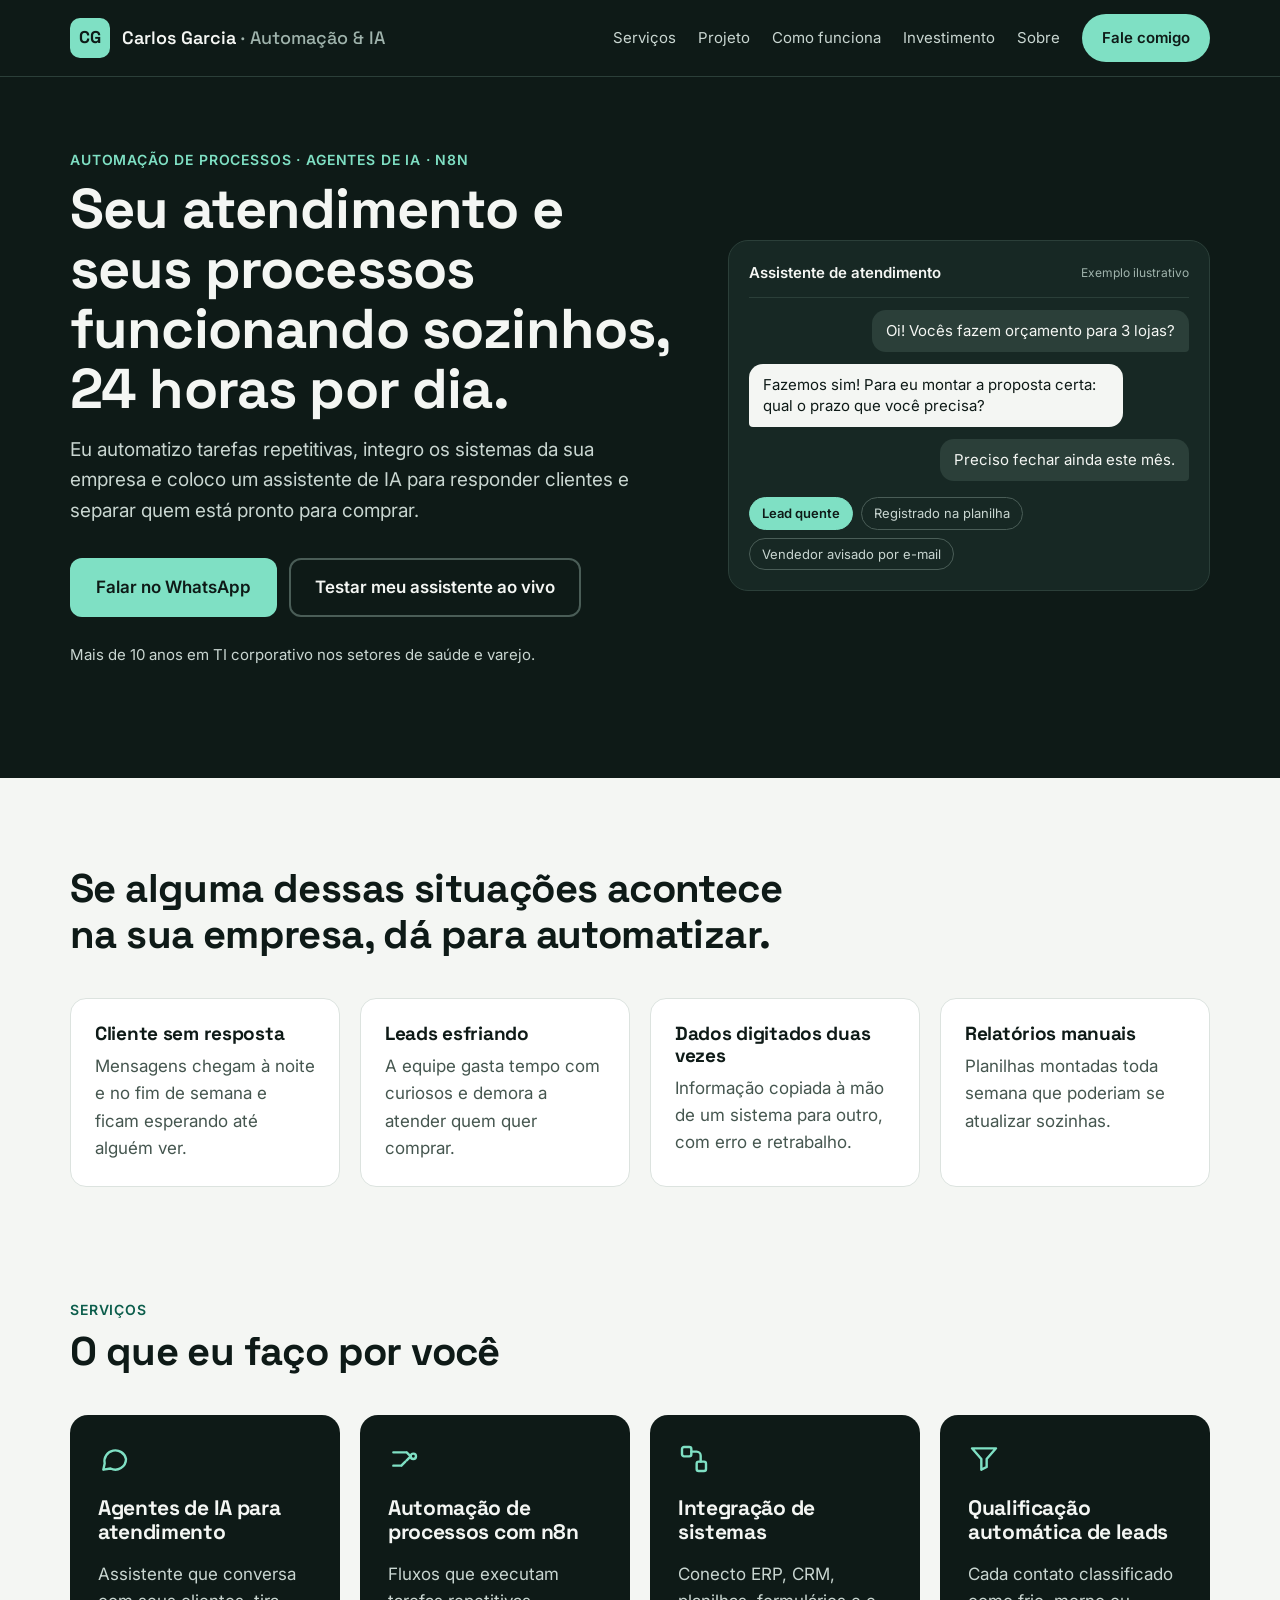
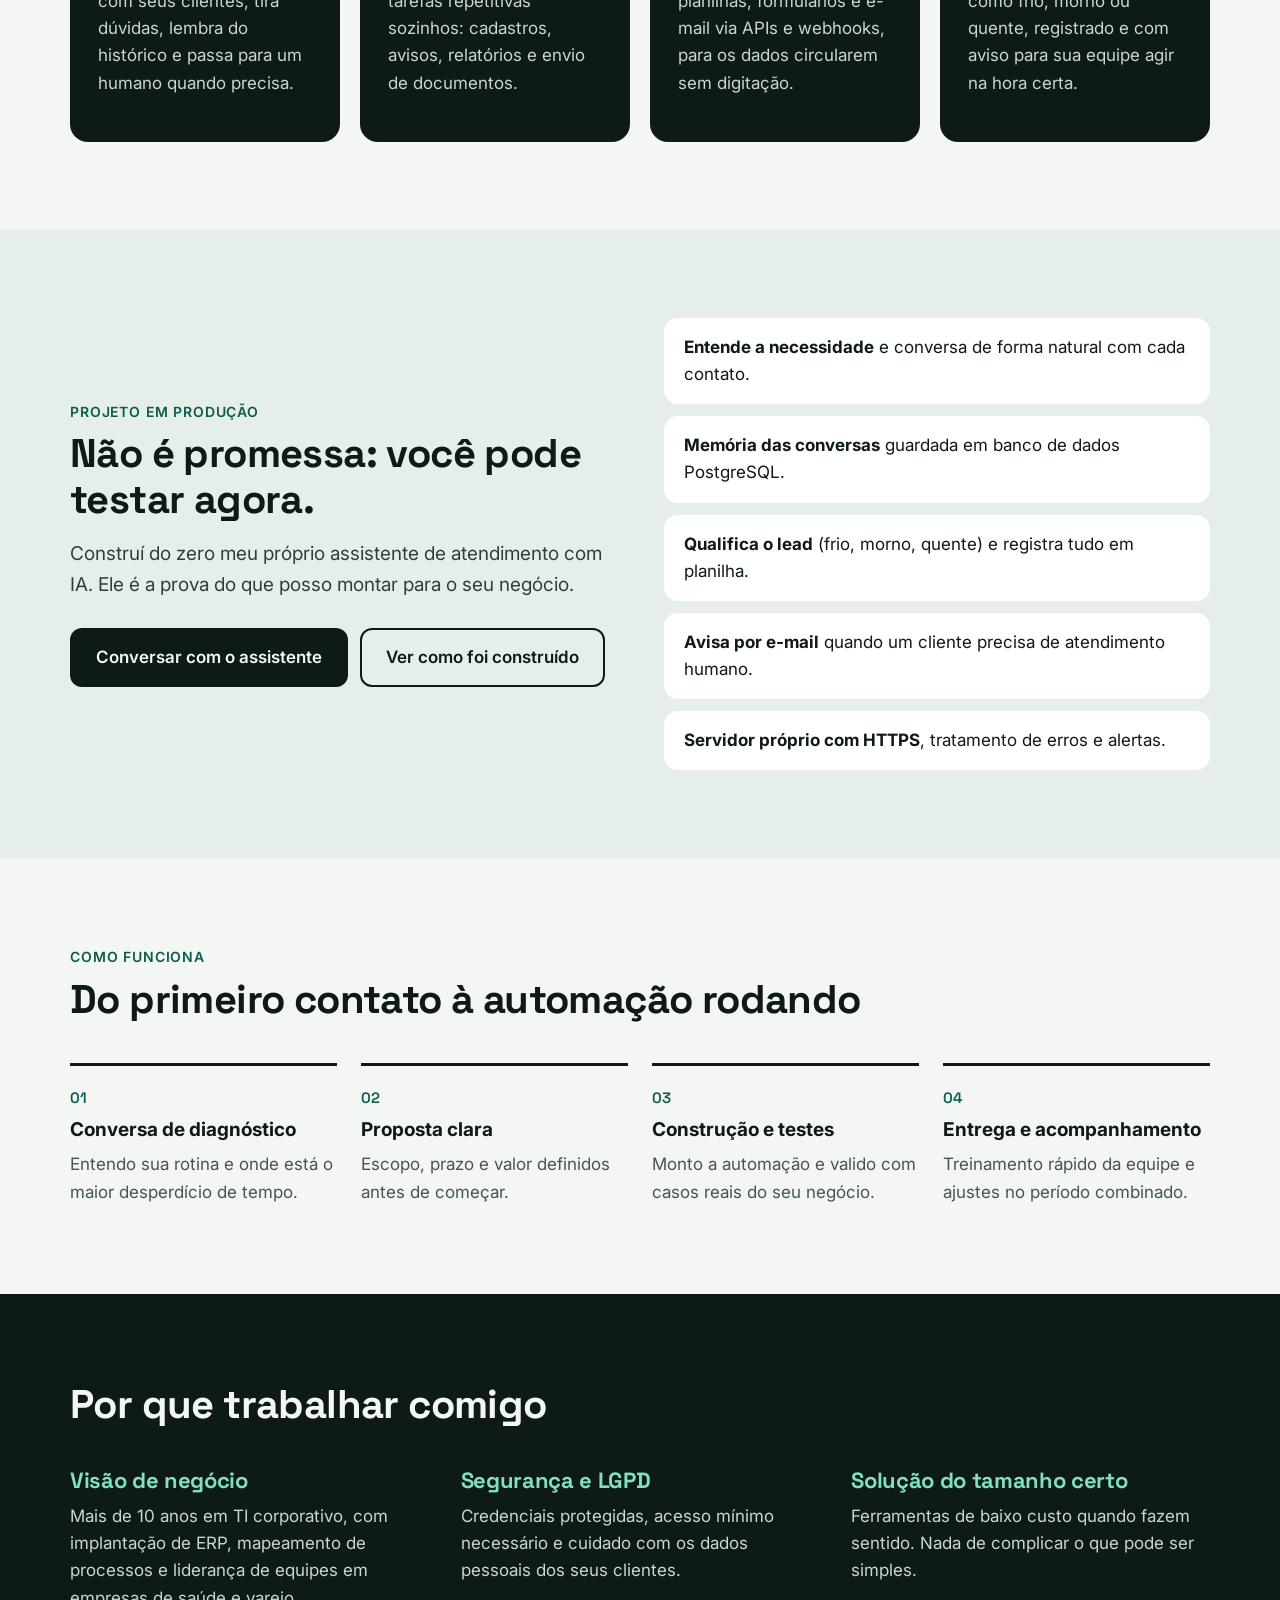
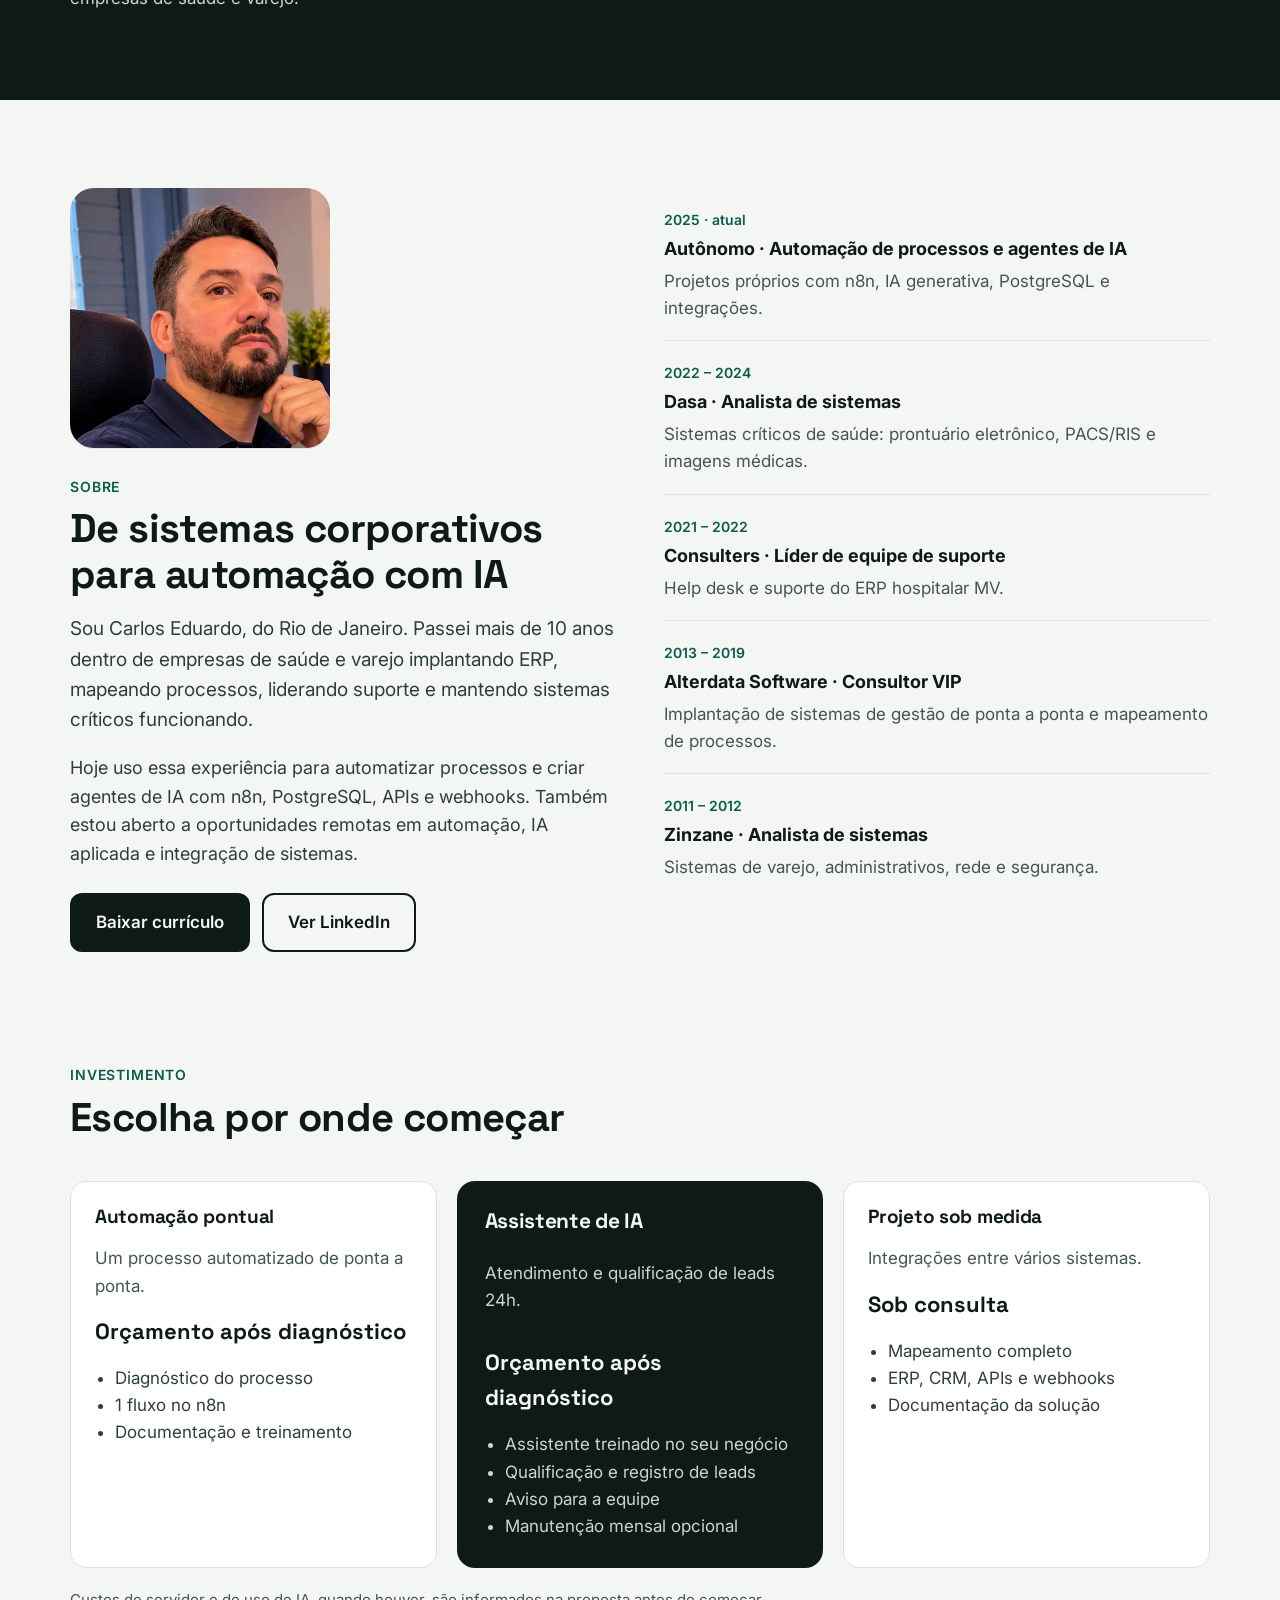
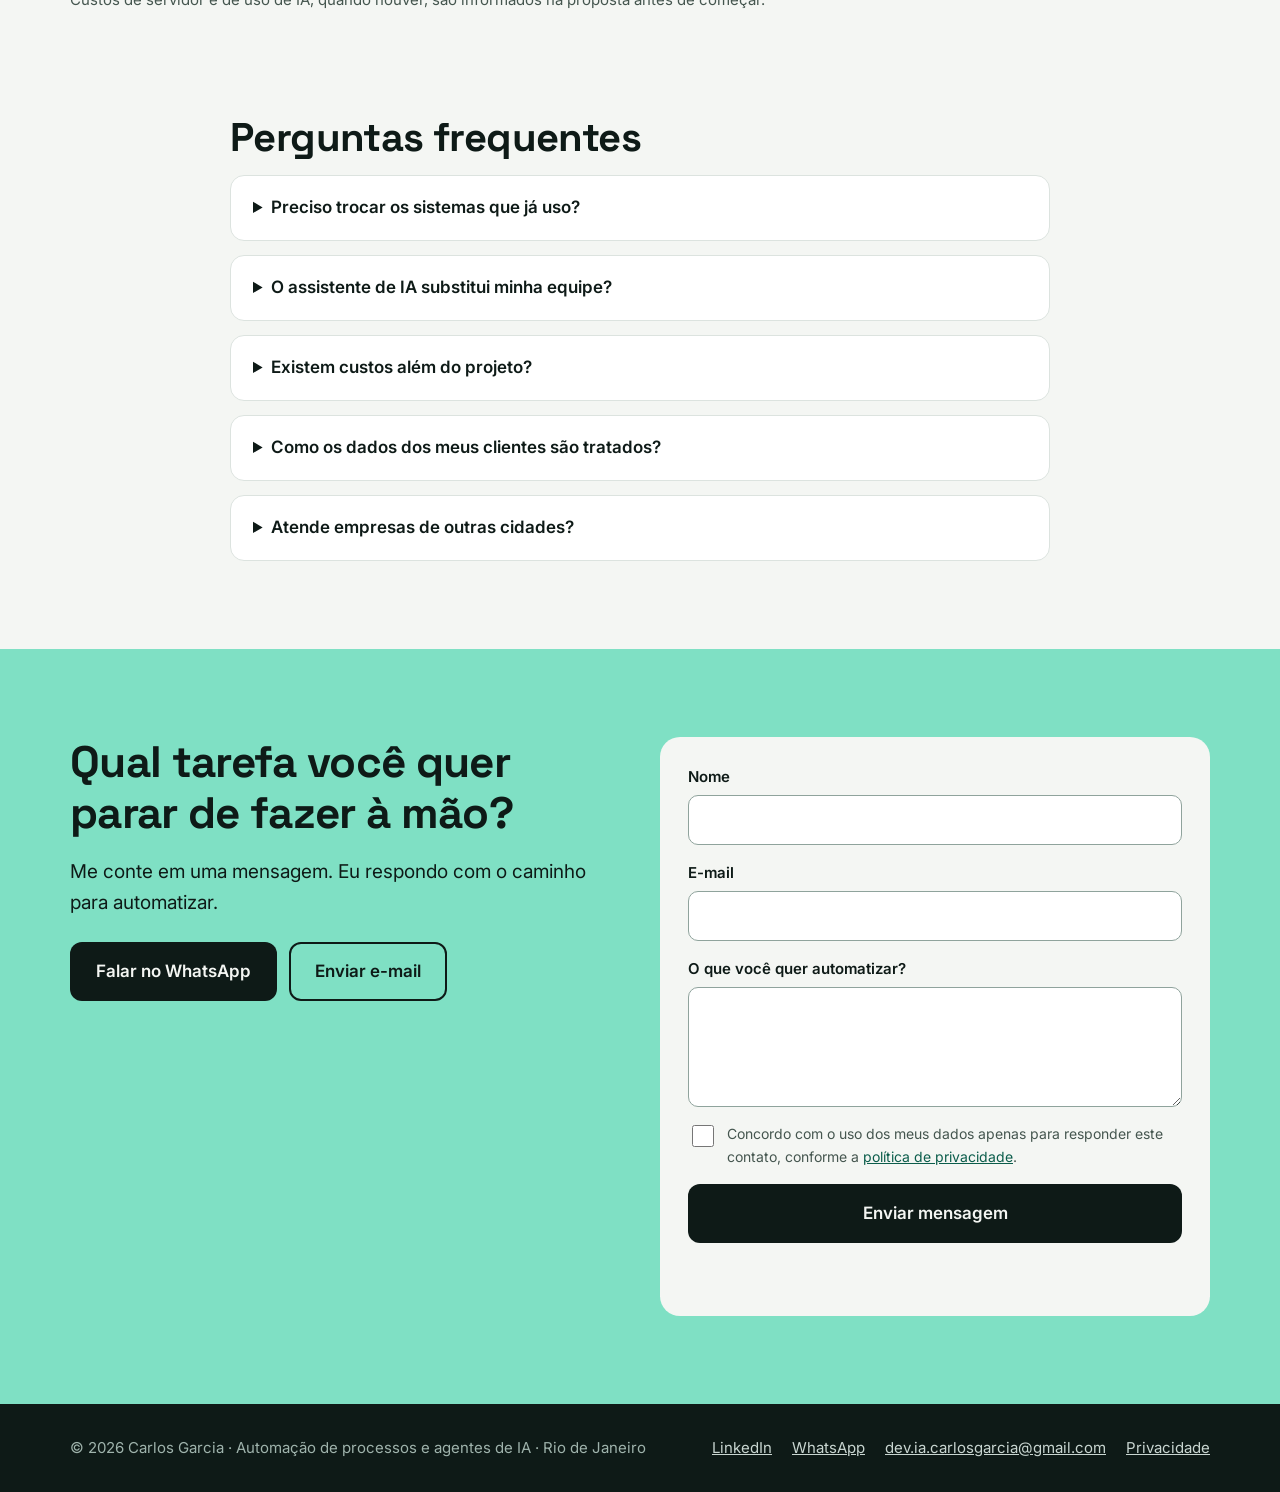
==== index.html @ 7ea8e910 "Publica site carlosgarcia.tech" ====
<!doctype html>
<html lang="pt-BR">
<head>
<meta charset="utf-8">
<meta name="viewport" content="width=device-width, initial-scale=1">
<title>Carlos Garcia · Automação de processos e agentes de IA</title>
<meta name="description" content="Automação de processos com n8n, agentes de IA para atendimento e integração de sistemas. Mais de 10 anos em TI corporativo nos setores de saúde e varejo. Rio de Janeiro, atendimento remoto.">
<link rel="canonical" href="https://carlosgarcia.tech/">
<meta name="theme-color" content="#0E1A17">
<meta property="og:type" content="website">
<meta property="og:locale" content="pt_BR">
<meta property="og:url" content="https://carlosgarcia.tech/">
<meta property="og:title" content="Carlos Garcia · Automação de processos e agentes de IA">
<meta property="og:description" content="Automatizo tarefas repetitivas, integro sistemas e coloco um assistente de IA para atender seus clientes. Teste o assistente ao vivo.">
<meta property="og:image" content="https://carlosgarcia.tech/assets/img/og-carlosgarcia.jpg">
<meta property="og:image:width" content="1200">
<meta property="og:image:height" content="630">
<meta name="twitter:card" content="summary_large_image">
<link rel="icon" href="/favicon.svg" type="image/svg+xml">
<link rel="preconnect" href="https://fonts.googleapis.com">
<link rel="preconnect" href="https://fonts.gstatic.com" crossorigin>
<link href="https://fonts.googleapis.com/css2?family=Inter:wght@400;500;600&family=Space+Grotesk:wght@500;600;700&display=swap" rel="stylesheet">
<link rel="stylesheet" href="/assets/style.css">
<script type="application/ld+json">
{
  "@context": "https://schema.org",
  "@type": "Person",
  "name": "Carlos Garcia",
  "alternateName": "Carlos Eduardo",
  "jobTitle": "Especialista em automação de processos e agentes de IA",
  "url": "https://carlosgarcia.tech/",
  "image": "https://carlosgarcia.tech/assets/img/carlos-960.jpg",
  "email": "mailto:dev.ia.carlosgarcia@gmail.com",
  "address": { "@type": "PostalAddress", "addressLocality": "Rio de Janeiro", "addressCountry": "BR" },
  "knowsAbout": ["n8n", "Automação de processos", "Agentes de IA", "Integração de sistemas", "PostgreSQL", "APIs", "Webhooks"],
  "sameAs": ["https://www.linkedin.com/in/carlosgarcia-ia"]
}
</script>
</head>
<body>
<a class="skip" href="#conteudo">Pular para o conteúdo</a>

<header class="header">
  <div class="wrap header__in">
    <a class="brand" href="/" aria-label="Carlos Garcia, página inicial">
      <span class="brand__mark" aria-hidden="true">CG</span>
      <span class="brand__name">Carlos Garcia <span>· Automação &amp; IA</span></span>
    </a>
    <button class="nav__toggle" type="button" aria-controls="menu" aria-expanded="false" aria-label="Abrir menu">
      <svg aria-hidden="true" width="22" height="22" viewBox="0 0 24 24" fill="none" stroke="currentColor" stroke-width="2" stroke-linecap="round"><path d="M4 7h16M4 12h16M4 17h16"/></svg>
    </button>
    <nav class="nav" id="menu" aria-label="Seções">
      <a href="#servicos">Serviços</a>
      <a href="#projeto">Projeto</a>
      <a href="#como">Como funciona</a>
      <a href="#planos">Investimento</a>
      <a href="#sobre">Sobre</a>
      <a class="btn btn--accent" href="#contato">Fale comigo</a>
    </nav>
  </div>
</header>

<main id="conteudo">

<section class="dark hero">
  <div class="wrap hero__grid">
    <div>
      <p class="eyebrow">Automação de processos · Agentes de IA · n8n</p>
      <h1>Seu atendimento e seus processos funcionando sozinhos, 24 horas por dia.</h1>
      <p class="lead">Eu automatizo tarefas repetitivas, integro os sistemas da sua empresa e coloco um assistente de IA para responder clientes e separar quem está pronto para comprar.</p>
      <div class="btns" style="margin-top: 32px">
        <a class="btn btn--accent" href="https://wa.me/5521987308053?text=Ol%C3%A1%2C%20Carlos!%20Vim%20pelo%20seu%20site." target="_blank" rel="noopener">Falar no WhatsApp</a>
        <a class="btn btn--ghost-light" href="https://chat.carlosgarcia.tech" target="_blank" rel="noopener">Testar meu assistente ao vivo</a>
      </div>
      <p class="hero__note">Mais de 10 anos em TI corporativo nos setores de saúde e varejo.</p>
    </div>
    <div class="chat" role="img" aria-label="Exemplo ilustrativo de conversa: o cliente pede orçamento, o assistente pergunta o prazo e classifica o contato como lead quente, registra na planilha e avisa o vendedor por e-mail.">
      <div class="chat__head"><span>Assistente de atendimento</span><small>Exemplo ilustrativo</small></div>
      <div class="bubble bubble--in">Oi! Vocês fazem orçamento para 3 lojas?</div>
      <div class="bubble bubble--out">Fazemos sim! Para eu montar a proposta certa: qual o prazo que você precisa?</div>
      <div class="bubble bubble--in">Preciso fechar ainda este mês.</div>
      <div class="tags">
        <span class="tag tag--hot">Lead quente</span>
        <span class="tag">Registrado na planilha</span>
        <span class="tag">Vendedor avisado por e-mail</span>
      </div>
    </div>
  </div>
</section>

<section class="section section--tight-bottom" aria-labelledby="dor">
  <div class="wrap">
    <h2 class="h2" id="dor" style="max-width: 720px">Se alguma dessas situações acontece na sua empresa, dá para automatizar.</h2>
    <div class="grid grid--4">
      <div class="card"><h3>Cliente sem resposta</h3><p>Mensagens chegam à noite e no fim de semana e ficam esperando até alguém ver.</p></div>
      <div class="card"><h3>Leads esfriando</h3><p>A equipe gasta tempo com curiosos e demora a atender quem quer comprar.</p></div>
      <div class="card"><h3>Dados digitados duas vezes</h3><p>Informação copiada à mão de um sistema para outro, com erro e retrabalho.</p></div>
      <div class="card"><h3>Relatórios manuais</h3><p>Planilhas montadas toda semana que poderiam se atualizar sozinhas.</p></div>
    </div>
  </div>
</section>

<section class="section" id="servicos" aria-labelledby="serv">
  <div class="wrap">
    <p class="eyebrow">Serviços</p>
    <h2 class="h2" id="serv">O que eu faço por você</h2>
    <div class="grid grid--4">
      <div class="card--dark">
        <svg aria-hidden="true" width="32" height="32" viewBox="0 0 24 24" fill="none" stroke="#7FE0C4" stroke-width="1.8" stroke-linecap="round" stroke-linejoin="round"><path d="M21 12a8 8 0 0 1-11.6 7.1L4 20l1-4.6A8 8 0 1 1 21 12z"/></svg>
        <h3>Agentes de IA para atendimento</h3>
        <p>Assistente que conversa com seus clientes, tira dúvidas, lembra do histórico e passa para um humano quando precisa.</p>
      </div>
      <div class="card--dark">
        <svg aria-hidden="true" width="32" height="32" viewBox="0 0 24 24" fill="none" stroke="#7FE0C4" stroke-width="1.8" stroke-linecap="round" stroke-linejoin="round"><path d="M4 7h10M4 17h6M14 7l3 3-3 3M10 17l3-3"/><circle cx="19" cy="10" r="2"/></svg>
        <h3>Automação de processos com n8n</h3>
        <p>Fluxos que executam tarefas repetitivas sozinhos: cadastros, avisos, relatórios e envio de documentos.</p>
      </div>
      <div class="card--dark">
        <svg aria-hidden="true" width="32" height="32" viewBox="0 0 24 24" fill="none" stroke="#7FE0C4" stroke-width="1.8" stroke-linecap="round" stroke-linejoin="round"><rect x="3" y="3" width="7" height="7" rx="1.5"/><rect x="14" y="14" width="7" height="7" rx="1.5"/><path d="M10 6.5h4a3 3 0 0 1 3 3V14"/></svg>
        <h3>Integração de sistemas</h3>
        <p>Conecto ERP, CRM, planilhas, formulários e e-mail via APIs e webhooks, para os dados circularem sem digitação.</p>
      </div>
      <div class="card--dark">
        <svg aria-hidden="true" width="32" height="32" viewBox="0 0 24 24" fill="none" stroke="#7FE0C4" stroke-width="1.8" stroke-linecap="round" stroke-linejoin="round"><path d="M3 4h18l-7 8v6l-4 2v-8z"/></svg>
        <h3>Qualificação automática de leads</h3>
        <p>Cada contato classificado como frio, morno ou quente, registrado e com aviso para sua equipe agir na hora certa.</p>
      </div>
    </div>
  </div>
</section>

<section class="section tint" id="projeto" aria-labelledby="proj">
  <div class="wrap split">
    <div>
      <p class="eyebrow">Projeto em produção</p>
      <h2 class="h2" id="proj">Não é promessa: você pode testar agora.</h2>
      <p class="lead" style="color: var(--body)">Construí do zero meu próprio assistente de atendimento com IA. Ele é a prova do que posso montar para o seu negócio.</p>
      <div class="btns" style="margin-top: 28px">
        <a class="btn btn--dark" href="https://chat.carlosgarcia.tech" target="_blank" rel="noopener">Conversar com o assistente</a>
        <a class="btn btn--ghost-dark" href="/caso-assistente-ia.html">Ver como foi construído</a>
      </div>
    </div>
    <ul class="checklist">
      <li><strong>Entende a necessidade</strong> e conversa de forma natural com cada contato.</li>
      <li><strong>Memória das conversas</strong> guardada em banco de dados PostgreSQL.</li>
      <li><strong>Qualifica o lead</strong> (frio, morno, quente) e registra tudo em planilha.</li>
      <li><strong>Avisa por e-mail</strong> quando um cliente precisa de atendimento humano.</li>
      <li><strong>Servidor próprio com HTTPS</strong>, tratamento de erros e alertas.</li>
    </ul>
  </div>
</section>

<section class="section" id="como" aria-labelledby="comof">
  <div class="wrap">
    <p class="eyebrow">Como funciona</p>
    <h2 class="h2" id="comof">Do primeiro contato à automação rodando</h2>
    <ol class="steps">
      <li><span class="n">01</span><strong>Conversa de diagnóstico</strong><p>Entendo sua rotina e onde está o maior desperdício de tempo.</p></li>
      <li><span class="n">02</span><strong>Proposta clara</strong><p>Escopo, prazo e valor definidos antes de começar.</p></li>
      <li><span class="n">03</span><strong>Construção e testes</strong><p>Monto a automação e valido com casos reais do seu negócio.</p></li>
      <li><span class="n">04</span><strong>Entrega e acompanhamento</strong><p>Treinamento rápido da equipe e ajustes no período combinado.</p></li>
    </ol>
  </div>
</section>

<section class="section dark" aria-labelledby="porque">
  <div class="wrap">
    <h2 class="h2" id="porque">Por que trabalhar comigo</h2>
    <div class="pillars">
      <div><h3>Visão de negócio</h3><p>Mais de 10 anos em TI corporativo, com implantação de ERP, mapeamento de processos e liderança de equipes em empresas de saúde e varejo.</p></div>
      <div><h3>Segurança e LGPD</h3><p>Credenciais protegidas, acesso mínimo necessário e cuidado com os dados pessoais dos seus clientes.</p></div>
      <div><h3>Solução do tamanho certo</h3><p>Ferramentas de baixo custo quando fazem sentido. Nada de complicar o que pode ser simples.</p></div>
    </div>
  </div>
</section>

<section class="section section--tight-bottom" id="sobre" aria-labelledby="sobret">
  <div class="wrap split" style="align-items: start">
    <div>
      <picture>
        <source type="image/webp" srcset="/assets/img/carlos-480.webp 480w, /assets/img/carlos-960.webp 960w" sizes="(max-width: 600px) 220px, 260px">
        <img class="portrait" src="/assets/img/carlos-480.jpg" srcset="/assets/img/carlos-480.jpg 480w, /assets/img/carlos-960.jpg 960w" sizes="(max-width: 600px) 220px, 260px" width="480" height="480" alt="Carlos Garcia, especialista em automação de processos e agentes de IA" loading="lazy" decoding="async">
      </picture>
      <p class="eyebrow">Sobre</p>
      <h2 class="h2" id="sobret">De sistemas corporativos para automação com IA</h2>
      <p class="lead" style="color: var(--body)">Sou Carlos Eduardo, do Rio de Janeiro. Passei mais de 10 anos dentro de empresas de saúde e varejo implantando ERP, mapeando processos, liderando suporte e mantendo sistemas críticos funcionando.</p>
      <p style="font-size: 18px; color: var(--body)">Hoje uso essa experiência para automatizar processos e criar agentes de IA com n8n, PostgreSQL, APIs e webhooks. Também estou aberto a oportunidades remotas em automação, IA aplicada e integração de sistemas.</p>
      <div class="btns" style="margin-top: 24px">
        <a class="btn btn--dark" href="/curriculo-carlos-eduardo.pdf" download>Baixar currículo</a>
        <a class="btn btn--ghost-dark" href="https://www.linkedin.com/in/carlosgarcia-ia" target="_blank" rel="noopener">Ver LinkedIn</a>
      </div>
    </div>
    <ol class="timeline" aria-label="Trajetória profissional">
      <li><span class="when">2025 · atual</span><strong>Autônomo · Automação de processos e agentes de IA</strong><p>Projetos próprios com n8n, IA generativa, PostgreSQL e integrações.</p></li>
      <li><span class="when">2022 – 2024</span><strong>Dasa · Analista de sistemas</strong><p>Sistemas críticos de saúde: prontuário eletrônico, PACS/RIS e imagens médicas.</p></li>
      <li><span class="when">2021 – 2022</span><strong>Consulters · Líder de equipe de suporte</strong><p>Help desk e suporte do ERP hospitalar MV.</p></li>
      <li><span class="when">2013 – 2019</span><strong>Alterdata Software · Consultor VIP</strong><p>Implantação de sistemas de gestão de ponta a ponta e mapeamento de processos.</p></li>
      <li><span class="when">2011 – 2012</span><strong>Zinzane · Analista de sistemas</strong><p>Sistemas de varejo, administrativos, rede e segurança.</p></li>
    </ol>
  </div>
</section>

<section class="section" id="planos" aria-labelledby="inv">
  <div class="wrap">
    <p class="eyebrow">Investimento</p>
    <h2 class="h2" id="inv">Escolha por onde começar</h2>
    <div class="grid grid--3">
      <div class="card plan">
        <h3>Automação pontual</h3>
        <p>Um processo automatizado de ponta a ponta.</p>
        <div class="price">Orçamento após diagnóstico</div>
        <ul><li>Diagnóstico do processo</li><li>1 fluxo no n8n</li><li>Documentação e treinamento</li></ul>
      </div>
      <div class="card--dark plan">
        <h3 style="margin-top: 0">Assistente de IA</h3>
        <p>Atendimento e qualificação de leads 24h.</p>
        <div class="price">Orçamento após diagnóstico</div>
        <ul><li>Assistente treinado no seu negócio</li><li>Qualificação e registro de leads</li><li>Aviso para a equipe</li><li>Manutenção mensal opcional</li></ul>
      </div>
      <div class="card plan">
        <h3>Projeto sob medida</h3>
        <p>Integrações entre vários sistemas.</p>
        <div class="price">Sob consulta</div>
        <ul><li>Mapeamento completo</li><li>ERP, CRM, APIs e webhooks</li><li>Documentação da solução</li></ul>
      </div>
    </div>
    <p class="note">Custos de servidor e de uso de IA, quando houver, são informados na proposta antes de começar.</p>
  </div>
</section>

<section class="section section--tight-bottom" aria-labelledby="faq" style="padding-top: 0">
  <div class="wrap faq">
    <h2 class="h2" id="faq">Perguntas frequentes</h2>
    <details><summary>Preciso trocar os sistemas que já uso?</summary><p>Não. A ideia é conectar o que você já tem e automatizar o trabalho entre eles.</p></details>
    <details><summary>O assistente de IA substitui minha equipe?</summary><p>Ele cuida do primeiro atendimento e das perguntas repetidas. Quando o cliente precisa de uma pessoa, sua equipe é avisada.</p></details>
    <details><summary>Existem custos além do projeto?</summary><p>Pode haver custo de servidor e de uso de IA. Eles são informados na proposta, antes de começar.</p></details>
    <details><summary>Como os dados dos meus clientes são tratados?</summary><p>Somente os dados necessários são usados, com acesso restrito e credenciais protegidas, seguindo a LGPD. As regras ficam registradas na proposta.</p></details>
    <details><summary>Atende empresas de outras cidades?</summary><p>Sim, o trabalho é feito de forma remota.</p></details>
  </div>
</section>

<section class="section cta" id="contato" aria-labelledby="cta" style="margin-top: 64px">
  <div class="wrap cta__grid">
    <div>
      <h2 id="cta">Qual tarefa você quer parar de fazer à mão?</h2>
      <p>Me conte em uma mensagem. Eu respondo com o caminho para automatizar.</p>
      <div class="btns" style="margin-top: 24px">
        <a class="btn btn--dark" href="https://wa.me/5521987308053?text=Ol%C3%A1%2C%20Carlos!%20Vim%20pelo%20seu%20site." target="_blank" rel="noopener">Falar no WhatsApp</a>
        <a class="btn btn--ghost-dark" href="mailto:dev.ia.carlosgarcia@gmail.com">Enviar e-mail</a>
      </div>
    </div>
    <!-- data-webhook: workflow "Site - Formulário de Contato" no n8n. Vazio = envia por e-mail. -->
    <form class="form" id="form-contato" data-webhook="https://n8n.carlosgarcia.tech/webhook/contato-site" data-email="dev.ia.carlosgarcia@gmail.com" novalidate>
      <label>Nome<input type="text" name="nome" autocomplete="name" required maxlength="120"></label>
      <label>E-mail<input type="email" name="email" autocomplete="email" required maxlength="160"></label>
      <label>O que você quer automatizar?<textarea name="mensagem" required maxlength="2000"></textarea></label>
      <div class="hp" aria-hidden="true"><label>Não preencha<input type="text" name="website" tabindex="-1" autocomplete="off"></label></div>
      <label class="consent"><input type="checkbox" name="consentimento" required><span>Concordo com o uso dos meus dados apenas para responder este contato, conforme a <a href="/privacidade.html">política de privacidade</a>.</span></label>
      <button class="btn btn--dark" type="submit">Enviar mensagem</button>
      <p class="form__status" role="status" aria-live="polite"></p>
    </form>
  </div>
</section>

</main>

<footer class="footer">
  <div class="wrap footer__in">
    <div>© <span id="ano">2026</span> Carlos Garcia · Automação de processos e agentes de IA · Rio de Janeiro</div>
    <nav aria-label="Rodapé">
      <a href="https://www.linkedin.com/in/carlosgarcia-ia" target="_blank" rel="noopener">LinkedIn</a>
      <a href="https://wa.me/5521987308053" target="_blank" rel="noopener">WhatsApp</a>
      <a href="mailto:dev.ia.carlosgarcia@gmail.com">dev.ia.carlosgarcia@gmail.com</a>
      <a href="/privacidade.html">Privacidade</a>
    </nav>
  </div>
</footer>

<script src="/assets/site.js" defer></script>
</body>
</html>
---- assets/style.css ----
/* carlosgarcia.tech — estilos globais */
:root {
  --ink: #0E1A17;
  --ink-2: #172824;
  --line-dark: #2B3F39;
  --muted-dark: #9FB3AC;
  --text-dark: #C9D6D1;
  --paper: #F4F6F3;
  --paper-2: #E6EEEA;
  --white: #FFFFFF;
  --line: #DCE3DF;
  --muted: #45564F;
  --body: #2E3F39;
  --brand: #0B5D4B;
  --accent: #7FE0C4;
  --radius: 16px;
  --max: 1180px;
}

*, *::before, *::after { box-sizing: border-box; }
html { scroll-behavior: smooth; -webkit-text-size-adjust: 100%; }
body {
  margin: 0;
  font-family: Inter, system-ui, -apple-system, "Segoe UI", Roboto, sans-serif;
  font-size: 17px;
  line-height: 1.6;
  color: var(--ink);
  background: var(--paper);
}
img, video { max-width: 100%; height: auto; display: block; }
a { color: var(--brand); }
a:hover { color: #08463A; }
:focus-visible { outline: 3px solid var(--accent); outline-offset: 3px; border-radius: 4px; }
h1, h2, h3 { font-family: "Space Grotesk", Inter, sans-serif; letter-spacing: -0.015em; line-height: 1.15; margin: 0; }

.skip { position: absolute; left: -9999px; top: 0; background: var(--accent); color: var(--ink); padding: 10px 16px; z-index: 100; font-weight: 600; }
.skip:focus { left: 16px; top: 16px; }

.wrap { max-width: var(--max); margin: 0 auto; padding: 0 20px; }
.section { padding: 88px 0; }
.section--tight-bottom { padding-bottom: 24px; }
.dark { background: var(--ink); color: var(--paper); }
.dark p { color: var(--text-dark); }
.tint { background: var(--paper-2); }

.eyebrow { margin: 0 0 8px; font-size: 14px; letter-spacing: 0.06em; text-transform: uppercase; color: var(--brand); font-weight: 600; }
.dark .eyebrow { color: var(--accent); }
.h2 { font-size: clamp(30px, 4.2vw, 40px); }
.lead { font-size: 19px; color: var(--muted); max-width: 720px; margin: 16px 0 0; }
.dark .lead { color: var(--text-dark); }

/* Botões */
.btn {
  display: inline-flex; align-items: center; justify-content: center; gap: 8px;
  min-height: 48px; padding: 14px 24px; border-radius: 12px;
  font: inherit; font-weight: 600; font-size: 17px; text-decoration: none;
  border: 2px solid transparent; cursor: pointer; transition: transform .15s ease, background .15s ease;
}
.btn:hover { transform: translateY(-1px); }
.btn--accent { background: var(--accent); color: var(--ink); }
.btn--accent:hover { color: var(--ink); background: #96E8D1; }
.btn--dark { background: var(--ink); color: var(--paper); }
.btn--dark:hover { color: var(--paper); background: #1C302B; }
.btn--ghost-light { border-color: #4A5D57; color: var(--paper); }
.btn--ghost-light:hover { color: var(--paper); border-color: var(--accent); }
.btn--ghost-dark { border-color: var(--ink); color: var(--ink); }
.btn--ghost-dark:hover { color: var(--ink); background: rgba(14,26,23,.06); }
.btns { display: flex; flex-wrap: wrap; gap: 12px; }

/* Cabeçalho */
.header { background: var(--ink); color: var(--paper); position: sticky; top: 0; z-index: 50; border-bottom: 1px solid var(--line-dark); }
.header__in { display: flex; align-items: center; justify-content: space-between; gap: 16px; padding-top: 14px; padding-bottom: 14px; }
.brand { display: flex; align-items: center; gap: 12px; color: var(--paper); text-decoration: none; }
.brand:hover { color: var(--paper); }
.brand__mark { width: 40px; height: 40px; border-radius: 10px; background: var(--accent); color: var(--ink); display: grid; place-items: center; font-family: "Space Grotesk", sans-serif; font-weight: 700; flex: none; }
.brand__name { font-family: "Space Grotesk", sans-serif; font-weight: 600; font-size: 18px; }
.brand__name span { color: var(--muted-dark); font-weight: 500; }
.nav { display: flex; align-items: center; gap: 22px; font-size: 15px; }
.nav a { color: var(--text-dark); text-decoration: none; }
.nav a:hover { color: var(--paper); }
.nav .btn { min-height: 44px; padding: 10px 18px; font-size: 15px; border-radius: 999px; }
.nav .btn--accent, .nav .btn--accent:hover { color: var(--ink); }
.nav__toggle { display: none; background: none; border: 1.5px solid #4A5D57; color: var(--paper); border-radius: 10px; min-height: 44px; min-width: 44px; cursor: pointer; }

@media (max-width: 860px) {
  .brand__name span { display: none; }
  .nav__toggle { display: inline-grid; place-items: center; }
  .nav { display: none; position: absolute; left: 0; right: 0; top: 100%; background: var(--ink); flex-direction: column; align-items: stretch; gap: 0; padding: 8px 20px 20px; border-bottom: 1px solid var(--line-dark); }
  .nav.is-open { display: flex; }
  .nav a { padding: 14px 0; border-bottom: 1px solid var(--line-dark); font-size: 17px; }
  .nav .btn { margin-top: 14px; border-bottom: 0; }
}

/* Hero */
.hero { padding: 72px 0 96px; }
.hero__grid { display: grid; grid-template-columns: 1.25fr 1fr; gap: 56px; align-items: center; }
.hero h1 { font-size: clamp(36px, 5.4vw, 56px); line-height: 1.07; }
.hero__note { margin-top: 26px; font-size: 15px; color: var(--muted-dark); }
@media (max-width: 900px) { .hero { padding: 48px 0 64px; } .hero__grid { grid-template-columns: 1fr; gap: 40px; } }

.chat { background: var(--ink-2); border: 1px solid var(--line-dark); border-radius: 20px; padding: 20px; display: flex; flex-direction: column; gap: 12px; }
.chat__head { display: flex; justify-content: space-between; align-items: center; padding-bottom: 12px; border-bottom: 1px solid var(--line-dark); font-size: 15px; font-weight: 600; }
.chat__head small { font-weight: 400; font-size: 12px; color: var(--muted-dark); }
.bubble { max-width: 85%; padding: 10px 14px; font-size: 15px; line-height: 1.45; }
.bubble--in { align-self: flex-end; background: var(--line-dark); border-radius: 14px 14px 4px 14px; color: var(--paper); }
.bubble--out { align-self: flex-start; background: var(--paper); color: var(--ink); border-radius: 14px 14px 14px 4px; }
.tags { display: flex; flex-wrap: wrap; gap: 8px; margin-top: 4px; }
.tag { font-size: 13px; padding: 5px 12px; border-radius: 999px; border: 1px solid #4A5D57; color: var(--text-dark); }
.tag--hot { background: var(--accent); color: var(--ink); border-color: var(--accent); font-weight: 600; }

/* Grids e cards */
.grid { display: grid; gap: 20px; margin-top: 40px; }
.grid--4 { grid-template-columns: repeat(auto-fit, minmax(240px, 1fr)); }
.grid--3 { grid-template-columns: repeat(auto-fit, minmax(260px, 1fr)); }
.card { background: var(--white); border: 1px solid var(--line); border-radius: var(--radius); padding: 24px; }
.card h3 { font-size: 19px; }
.card p { margin: 8px 0 0; color: var(--muted); }
.card--dark { background: var(--ink); color: var(--paper); border-color: var(--ink); border-radius: 18px; padding: 28px; }
.card--dark h3 { font-size: 21px; margin-top: 12px; }
.card--dark p { color: var(--text-dark); }

/* Projeto */
.split { display: grid; grid-template-columns: 1fr 1fr; gap: 48px; align-items: center; }
@media (max-width: 900px) { .split { grid-template-columns: 1fr; gap: 32px; } }
.checklist { list-style: none; margin: 0; padding: 0; display: grid; gap: 12px; }
.checklist li { background: var(--white); border-radius: 14px; padding: 16px 20px; }

/* Passos */
.steps { list-style: none; margin: 40px 0 0; padding: 0; display: grid; gap: 24px; grid-template-columns: repeat(auto-fit, minmax(230px, 1fr)); }
.steps li { border-top: 3px solid var(--ink); padding-top: 18px; }
.steps .n { font-family: "Space Grotesk", sans-serif; font-size: 15px; color: var(--brand); font-weight: 600; }
.steps strong { display: block; font-size: 19px; margin-top: 4px; }
.steps p { margin: 6px 0 0; color: var(--muted); }

.pillars { display: grid; gap: 32px; margin-top: 40px; grid-template-columns: repeat(auto-fit, minmax(260px, 1fr)); }
.pillars h3 { color: var(--accent); font-size: 22px; }
.pillars p { margin: 10px 0 0; }

/* Sobre */
.portrait { width: 260px; height: 260px; object-fit: cover; border-radius: 24px; margin-bottom: 28px; background: var(--paper-2); box-shadow: 0 1px 0 var(--line); }
@media (max-width: 600px) { .portrait { width: 220px; height: 220px; } }
.timeline { list-style: none; margin: 0; padding: 0; }
.timeline li { padding: 18px 0; border-bottom: 1px solid var(--line); }
.timeline li:last-child { border-bottom: 0; }
.timeline .when { font-size: 14px; color: var(--brand); font-weight: 600; }
.timeline strong { display: block; font-size: 18px; margin-top: 2px; }
.timeline p { margin: 4px 0 0; color: var(--muted); }

/* Planos */
.plan { display: flex; flex-direction: column; gap: 10px; }
.plan .price { font-family: "Space Grotesk", sans-serif; font-size: 22px; font-weight: 700; margin-top: 4px; }
.plan ul { margin: 6px 0 0; padding-left: 20px; }
.plan.card ul { color: var(--body); }
.plan.card--dark ul { color: var(--text-dark); }
.note { margin-top: 20px; font-size: 15px; color: var(--muted); }

/* FAQ */
.faq { max-width: 860px; }
.faq details { background: var(--white); border: 1px solid var(--line); border-radius: 14px; padding: 18px 22px; margin-top: 14px; }
.faq summary { font-weight: 600; font-size: 17px; cursor: pointer; min-height: 28px; }
.faq details p { margin: 10px 0 0; color: var(--muted); }

/* Contato */
.cta { background: var(--accent); color: var(--ink); }
.cta__grid { display: grid; grid-template-columns: 1fr 1fr; gap: 40px; align-items: start; }
@media (max-width: 900px) { .cta__grid { grid-template-columns: 1fr; } }
.cta h2 { font-size: clamp(32px, 4.4vw, 44px); }
.cta p { font-size: 19px; }
.form { background: var(--paper); border-radius: 20px; padding: 28px; display: grid; gap: 16px; }
.form label { display: grid; gap: 6px; font-weight: 600; font-size: 15px; }
.form input, .form textarea {
  font: inherit; font-weight: 400; padding: 12px 14px; min-height: 48px; width: 100%;
  border: 1px solid #8FA39C; border-radius: 10px; background: var(--white); color: var(--ink);
}
.form textarea { min-height: 120px; resize: vertical; }
.form .hp { position: absolute; left: -9999px; width: 1px; height: 1px; overflow: hidden; }
.form .consent { display: flex; gap: 10px; align-items: flex-start; font-weight: 400; font-size: 14px; color: var(--muted); }
.form .consent input { width: 22px; min-height: 22px; height: 22px; margin-top: 2px; flex: none; }
.form__status { margin: 0; font-size: 15px; min-height: 1.5em; }
.form__status.is-ok { color: var(--brand); font-weight: 600; }
.form__status.is-err { color: #9B2C1F; font-weight: 600; }

/* Rodapé */
.footer { background: var(--ink); color: var(--muted-dark); font-size: 15px; }
.footer__in { display: flex; flex-wrap: wrap; justify-content: space-between; gap: 16px; padding-top: 32px; padding-bottom: 32px; }
.footer a { color: var(--text-dark); }
.footer a:hover { color: var(--paper); }
.footer nav { display: flex; flex-wrap: wrap; gap: 20px; }

/* Páginas internas */
.page-hero { padding: 64px 0 56px; }
.page-hero h1 { font-size: clamp(34px, 5vw, 50px); max-width: 860px; }
.prose { max-width: 760px; }
.prose h2 { font-size: 28px; margin-top: 48px; }
.prose h3 { font-size: 20px; margin-top: 28px; }
.prose p, .prose li { color: var(--body); }
.prose ul, .prose ol { padding-left: 22px; }
.callout { background: var(--white); border: 1px solid var(--line); border-radius: 14px; padding: 20px 22px; margin: 24px 0; }
.flow { display: grid; gap: 10px; margin: 24px 0; padding: 0; list-style: none; counter-reset: f; }
.flow li { counter-increment: f; background: var(--white); border: 1px solid var(--line); border-radius: 12px; padding: 14px 16px 14px 56px; position: relative; }
.flow li::before { content: counter(f); position: absolute; left: 14px; top: 12px; width: 30px; height: 30px; border-radius: 50%; background: var(--ink); color: var(--accent); display: grid; place-items: center; font-family: "Space Grotesk", sans-serif; font-weight: 700; font-size: 15px; }
.video-slot { aspect-ratio: 16 / 9; border-radius: 16px; background: var(--ink); color: var(--muted-dark); display: grid; place-items: center; text-align: center; padding: 24px; margin: 24px 0; }
.stack { display: flex; flex-wrap: wrap; gap: 8px; margin-top: 16px; }
.stack span { background: var(--paper-2); color: var(--brand); font-size: 14px; font-weight: 600; padding: 6px 12px; border-radius: 999px; }

@media (prefers-reduced-motion: reduce) {
  html { scroll-behavior: auto; }
  .btn { transition: none; }
  .btn:hover { transform: none; }
}
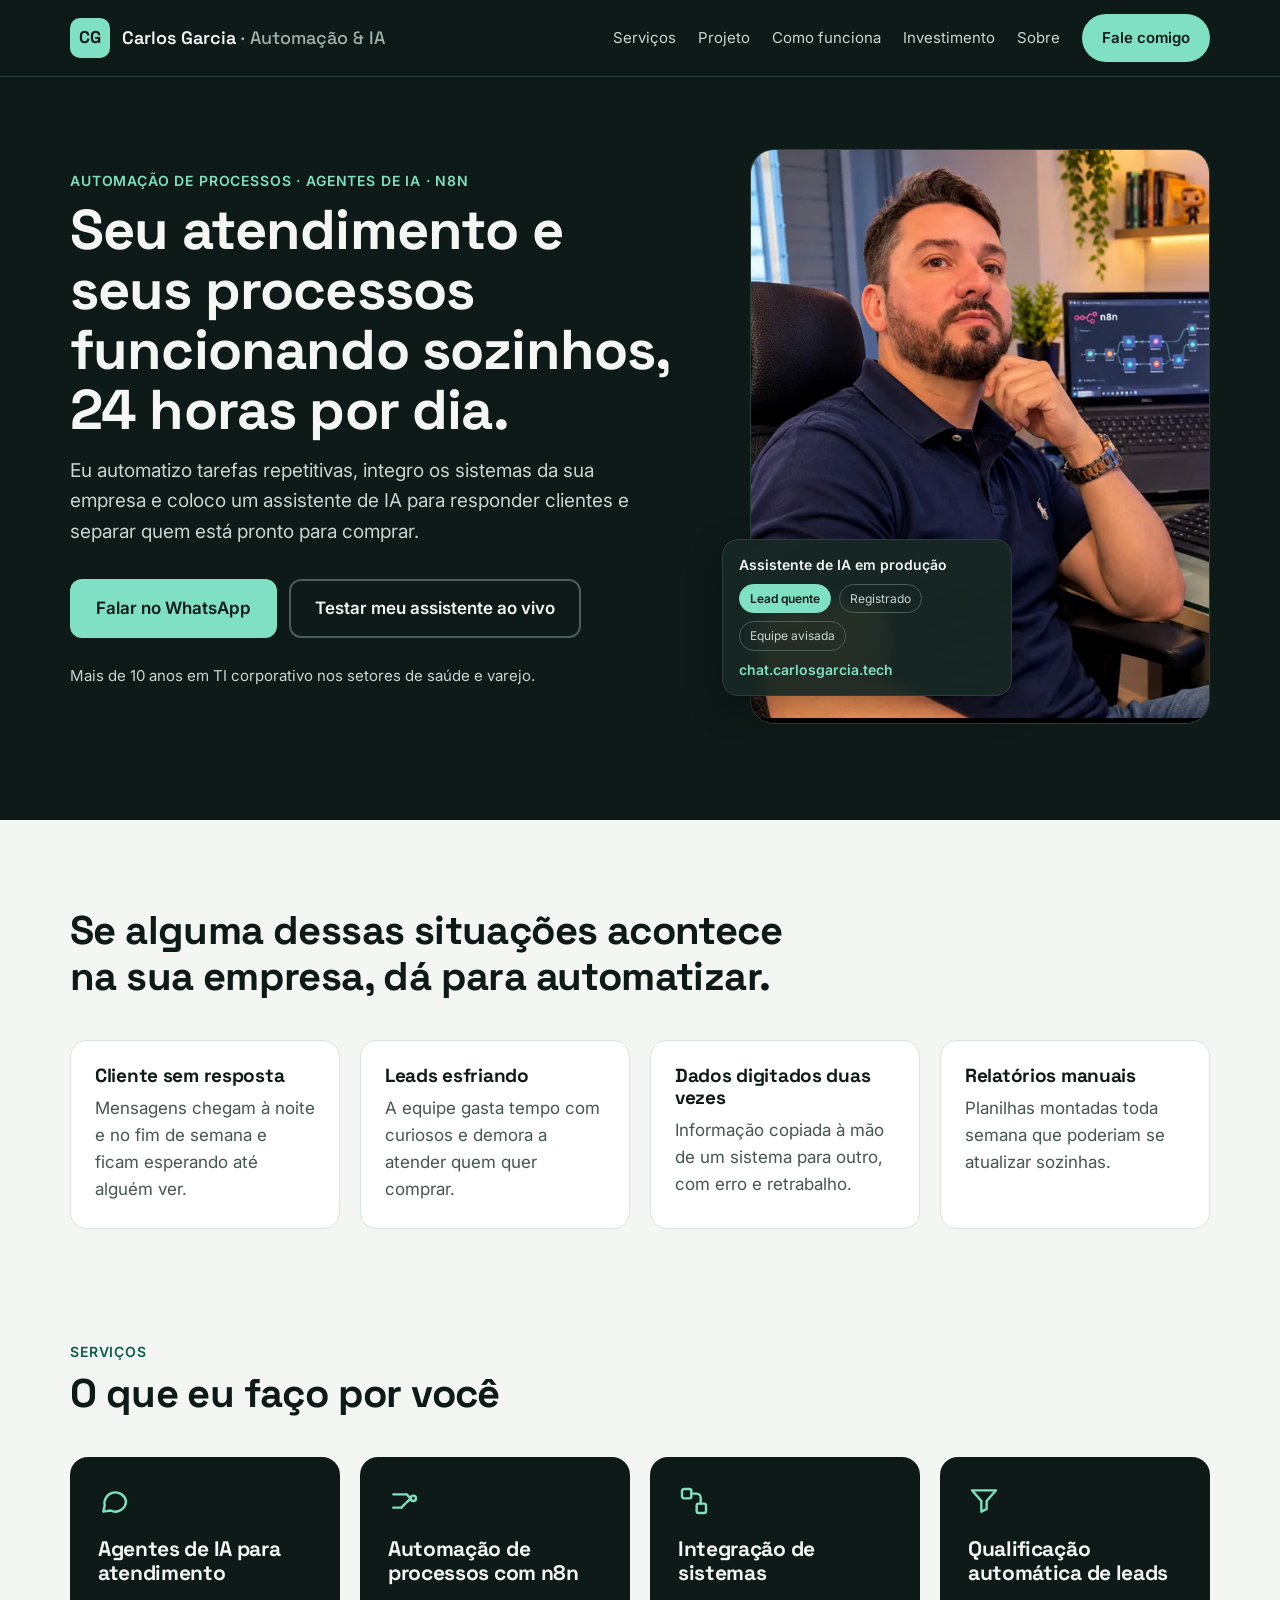
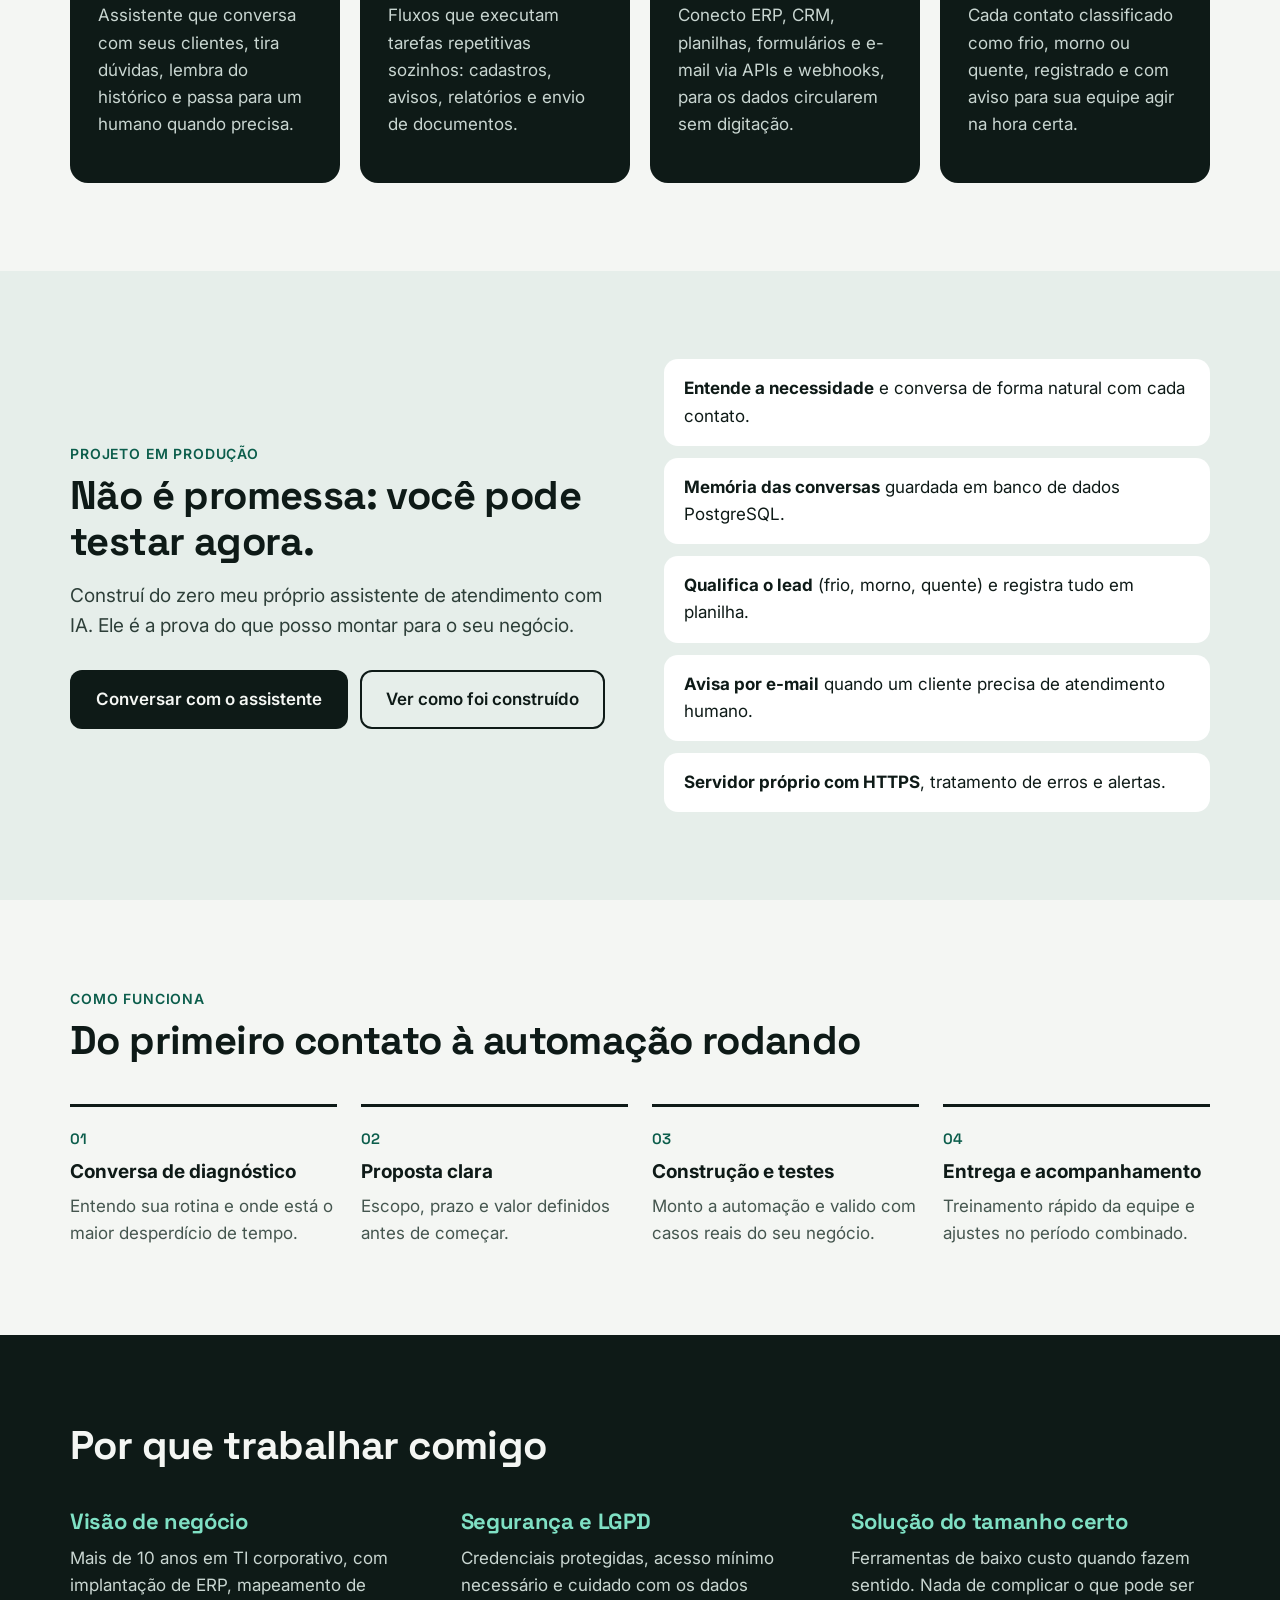
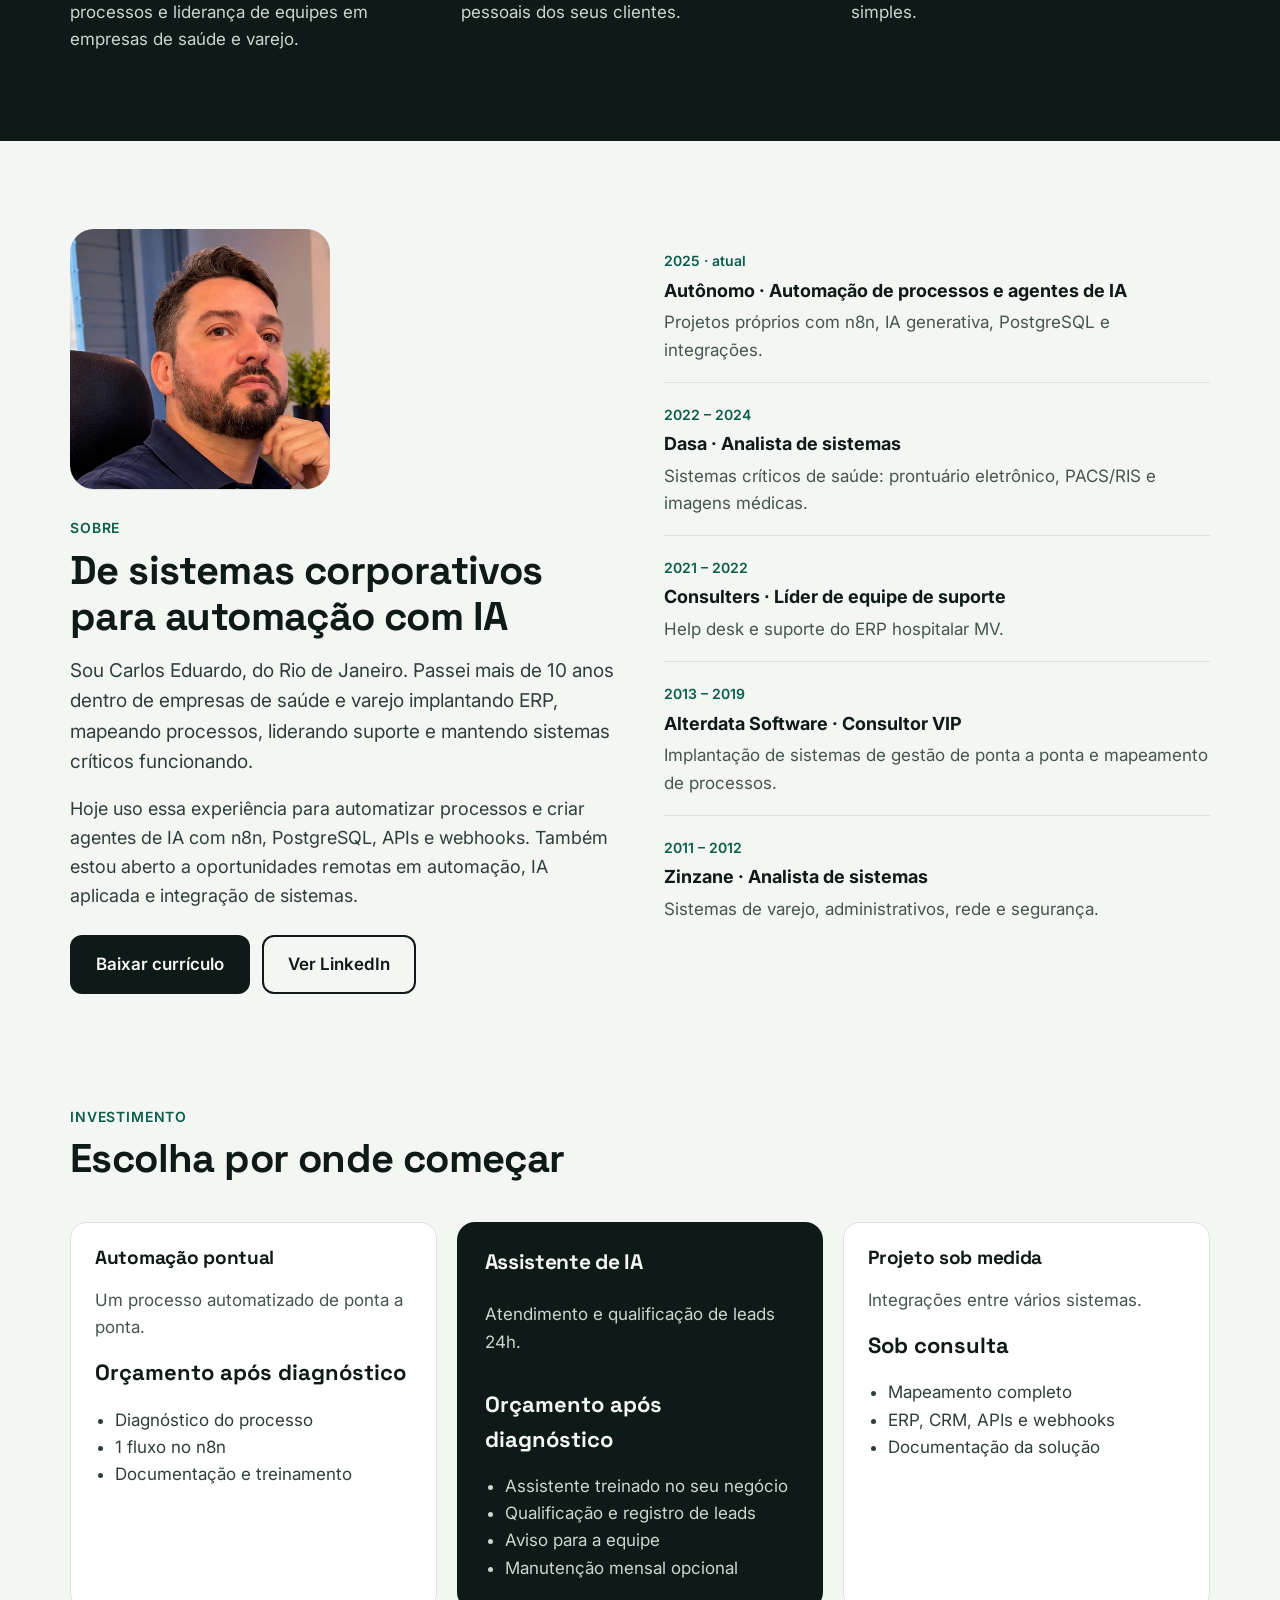
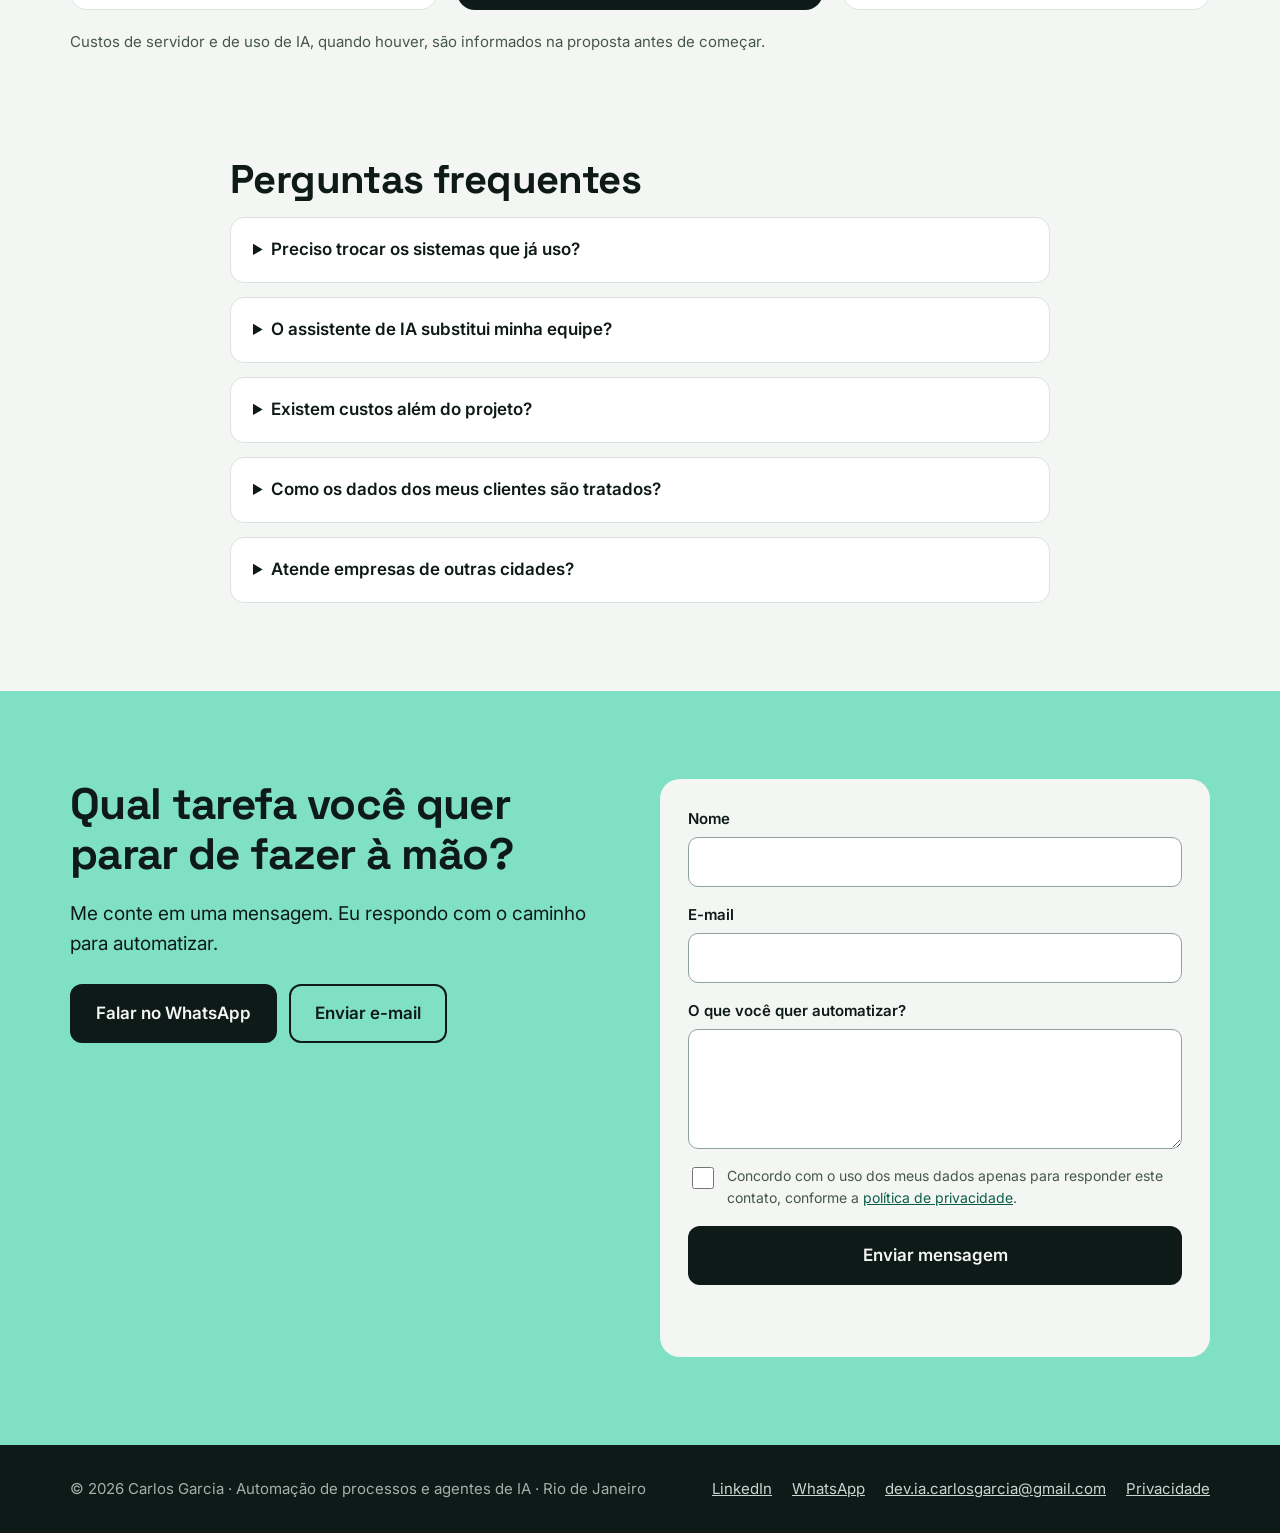
==== commit d71de2e3: "Add files via upload" ====
--- a/index.html
+++ b/index.html
@@ -74,17 +74,21 @@
       </div>
       <p class="hero__note">Mais de 10 anos em TI corporativo nos setores de saúde e varejo.</p>
     </div>
-    <div class="chat" role="img" aria-label="Exemplo ilustrativo de conversa: o cliente pede orçamento, o assistente pergunta o prazo e classifica o contato como lead quente, registra na planilha e avisa o vendedor por e-mail.">
-      <div class="chat__head"><span>Assistente de atendimento</span><small>Exemplo ilustrativo</small></div>
-      <div class="bubble bubble--in">Oi! Vocês fazem orçamento para 3 lojas?</div>
-      <div class="bubble bubble--out">Fazemos sim! Para eu montar a proposta certa: qual o prazo que você precisa?</div>
-      <div class="bubble bubble--in">Preciso fechar ainda este mês.</div>
-      <div class="tags">
-        <span class="tag tag--hot">Lead quente</span>
-        <span class="tag">Registrado na planilha</span>
-        <span class="tag">Vendedor avisado por e-mail</span>
-      </div>
-    </div>
+    <figure class="hero-photo">
+      <picture>
+        <source type="image/webp" srcset="/assets/img/carlos-trabalhando-560.webp 560w, /assets/img/carlos-trabalhando-1000.webp 1000w" sizes="(max-width: 900px) 92vw, 460px">
+        <img src="/assets/img/carlos-trabalhando-560.jpg" srcset="/assets/img/carlos-trabalhando-560.jpg 560w, /assets/img/carlos-trabalhando-1000.jpg 1000w" sizes="(max-width: 900px) 92vw, 460px" width="560" height="700" alt="Carlos Garcia trabalhando na sua estação, com um workflow de automação do n8n aberto no notebook" fetchpriority="high" decoding="async">
+      </picture>
+      <figcaption class="hero-card">
+        <span class="hero-card__title">Assistente de IA em produção</span>
+        <span class="tags">
+          <span class="tag tag--hot">Lead quente</span>
+          <span class="tag">Registrado</span>
+          <span class="tag">Equipe avisada</span>
+        </span>
+        <a class="hero-card__link" href="https://chat.carlosgarcia.tech" target="_blank" rel="noopener">chat.carlosgarcia.tech</a>
+      </figcaption>
+    </figure>
   </div>
 </section>
 
--- a/assets/style.css
+++ b/assets/style.css
@@ -98,6 +98,18 @@
 .hero__note { margin-top: 26px; font-size: 15px; color: var(--muted-dark); }
 @media (max-width: 900px) { .hero { padding: 48px 0 64px; } .hero__grid { grid-template-columns: 1fr; gap: 40px; } }
 
+.hero-photo { position: relative; margin: 0; justify-self: end; width: 100%; max-width: 460px; }
+.hero-photo img { width: 100%; height: auto; aspect-ratio: 4 / 5; object-fit: cover; border-radius: 24px; border: 1px solid var(--line-dark); background: var(--ink-2); }
+.hero-card { position: absolute; left: -28px; bottom: 28px; max-width: 290px; background: rgba(23, 40, 36, .94); border: 1px solid var(--line-dark); border-radius: 16px; padding: 14px 16px; display: grid; gap: 8px; box-shadow: 0 12px 32px rgba(0, 0, 0, .35); backdrop-filter: blur(6px); }
+.hero-card__title { font-weight: 600; font-size: 14px; color: var(--paper); }
+.hero-card .tags { margin-top: 0; }
+.hero-card .tag { font-size: 12px; padding: 4px 10px; }
+.hero-card__link { color: var(--accent); font-size: 14px; font-weight: 600; text-decoration: none; }
+.hero-card__link:hover { color: var(--accent); text-decoration: underline; }
+@media (max-width: 900px) {
+  .hero-photo { justify-self: start; max-width: 520px; }
+  .hero-card { left: 12px; right: 12px; bottom: 12px; max-width: none; }
+}
 .chat { background: var(--ink-2); border: 1px solid var(--line-dark); border-radius: 20px; padding: 20px; display: flex; flex-direction: column; gap: 12px; }
 .chat__head { display: flex; justify-content: space-between; align-items: center; padding-bottom: 12px; border-bottom: 1px solid var(--line-dark); font-size: 15px; font-weight: 600; }
 .chat__head small { font-weight: 400; font-size: 12px; color: var(--muted-dark); }
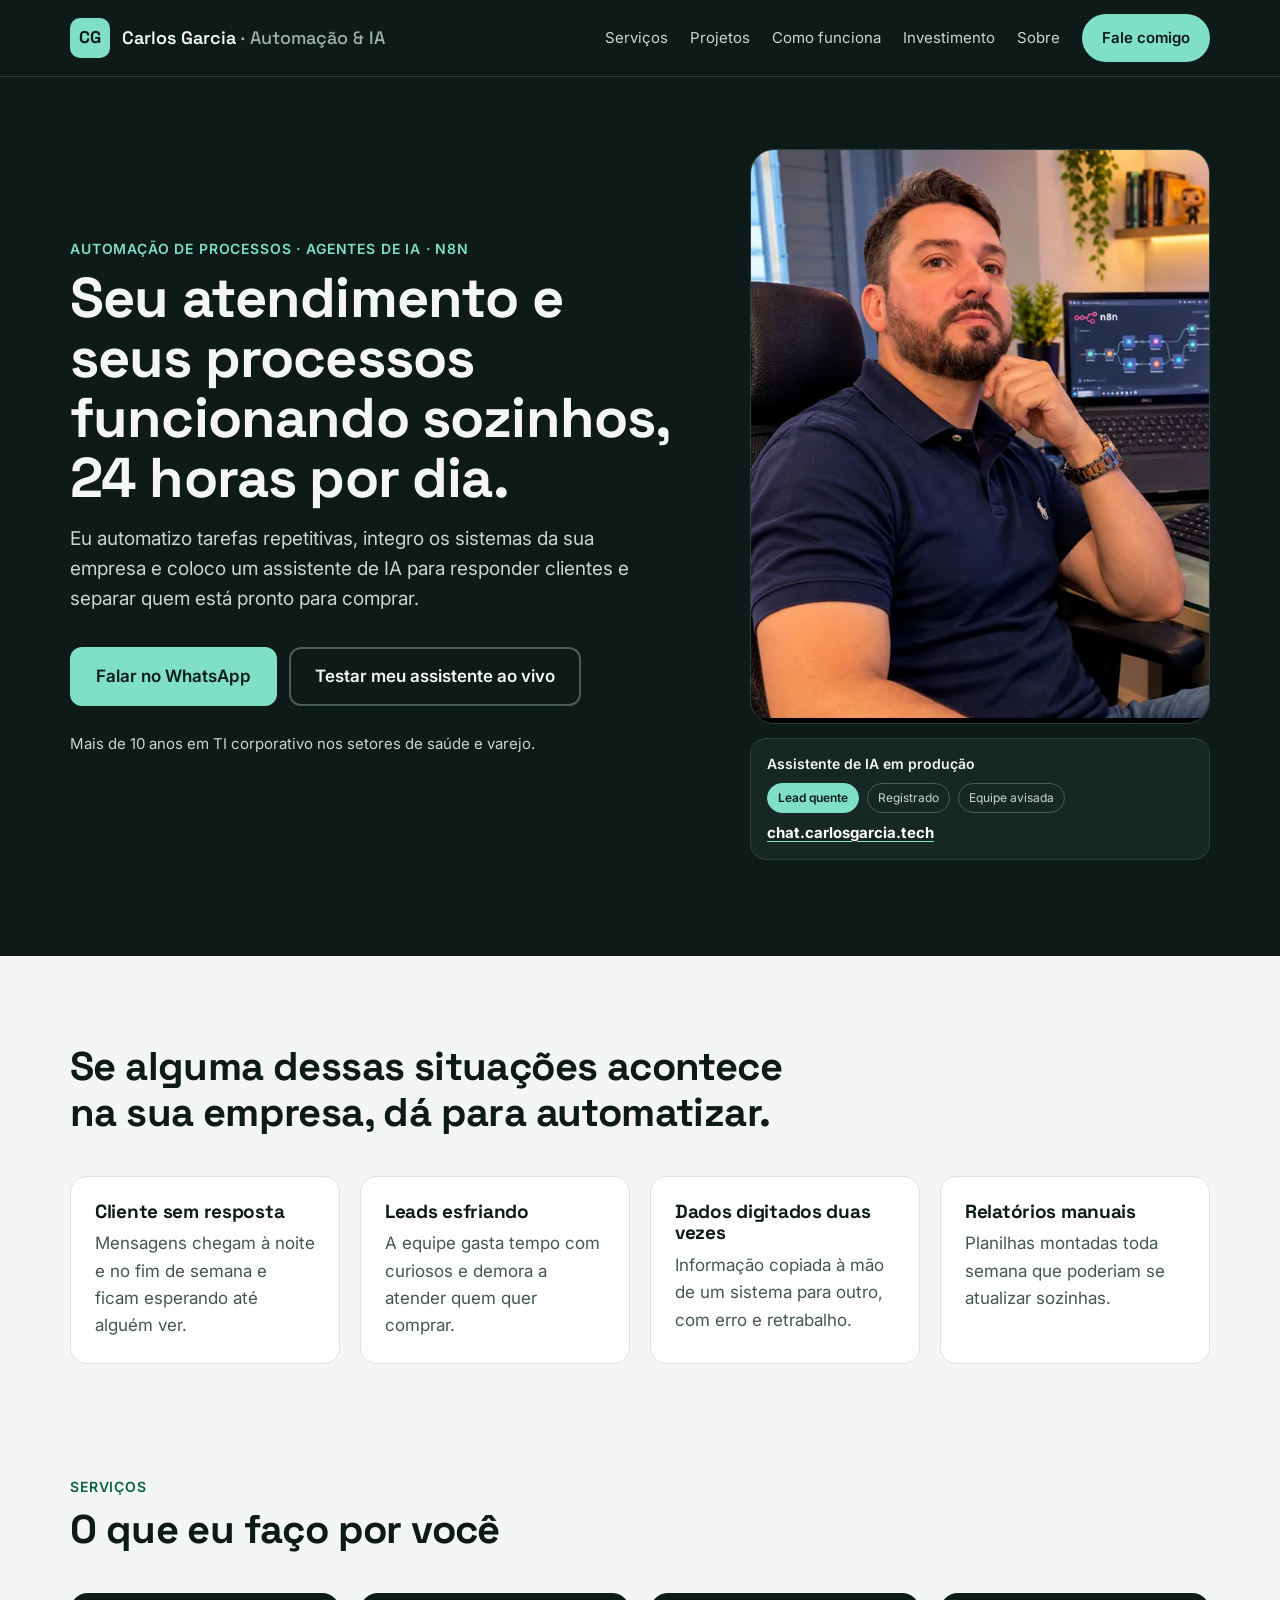
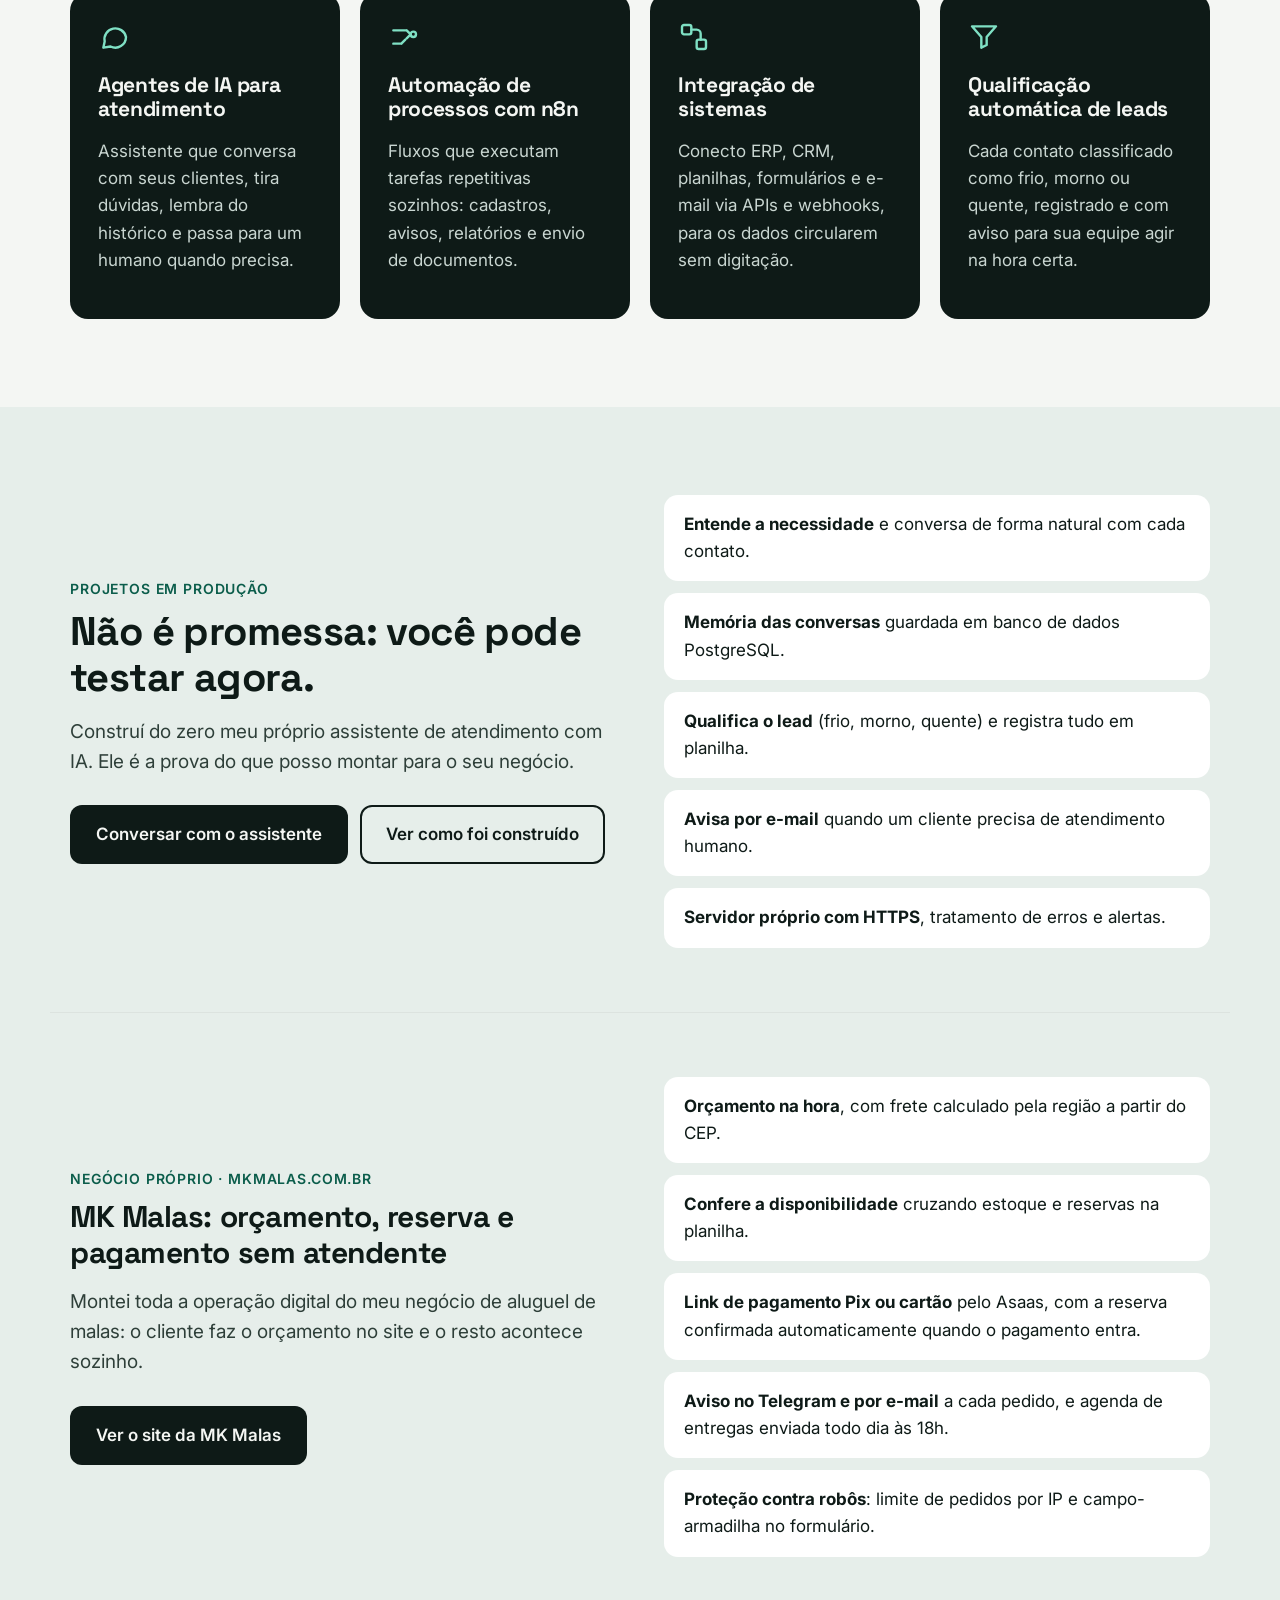
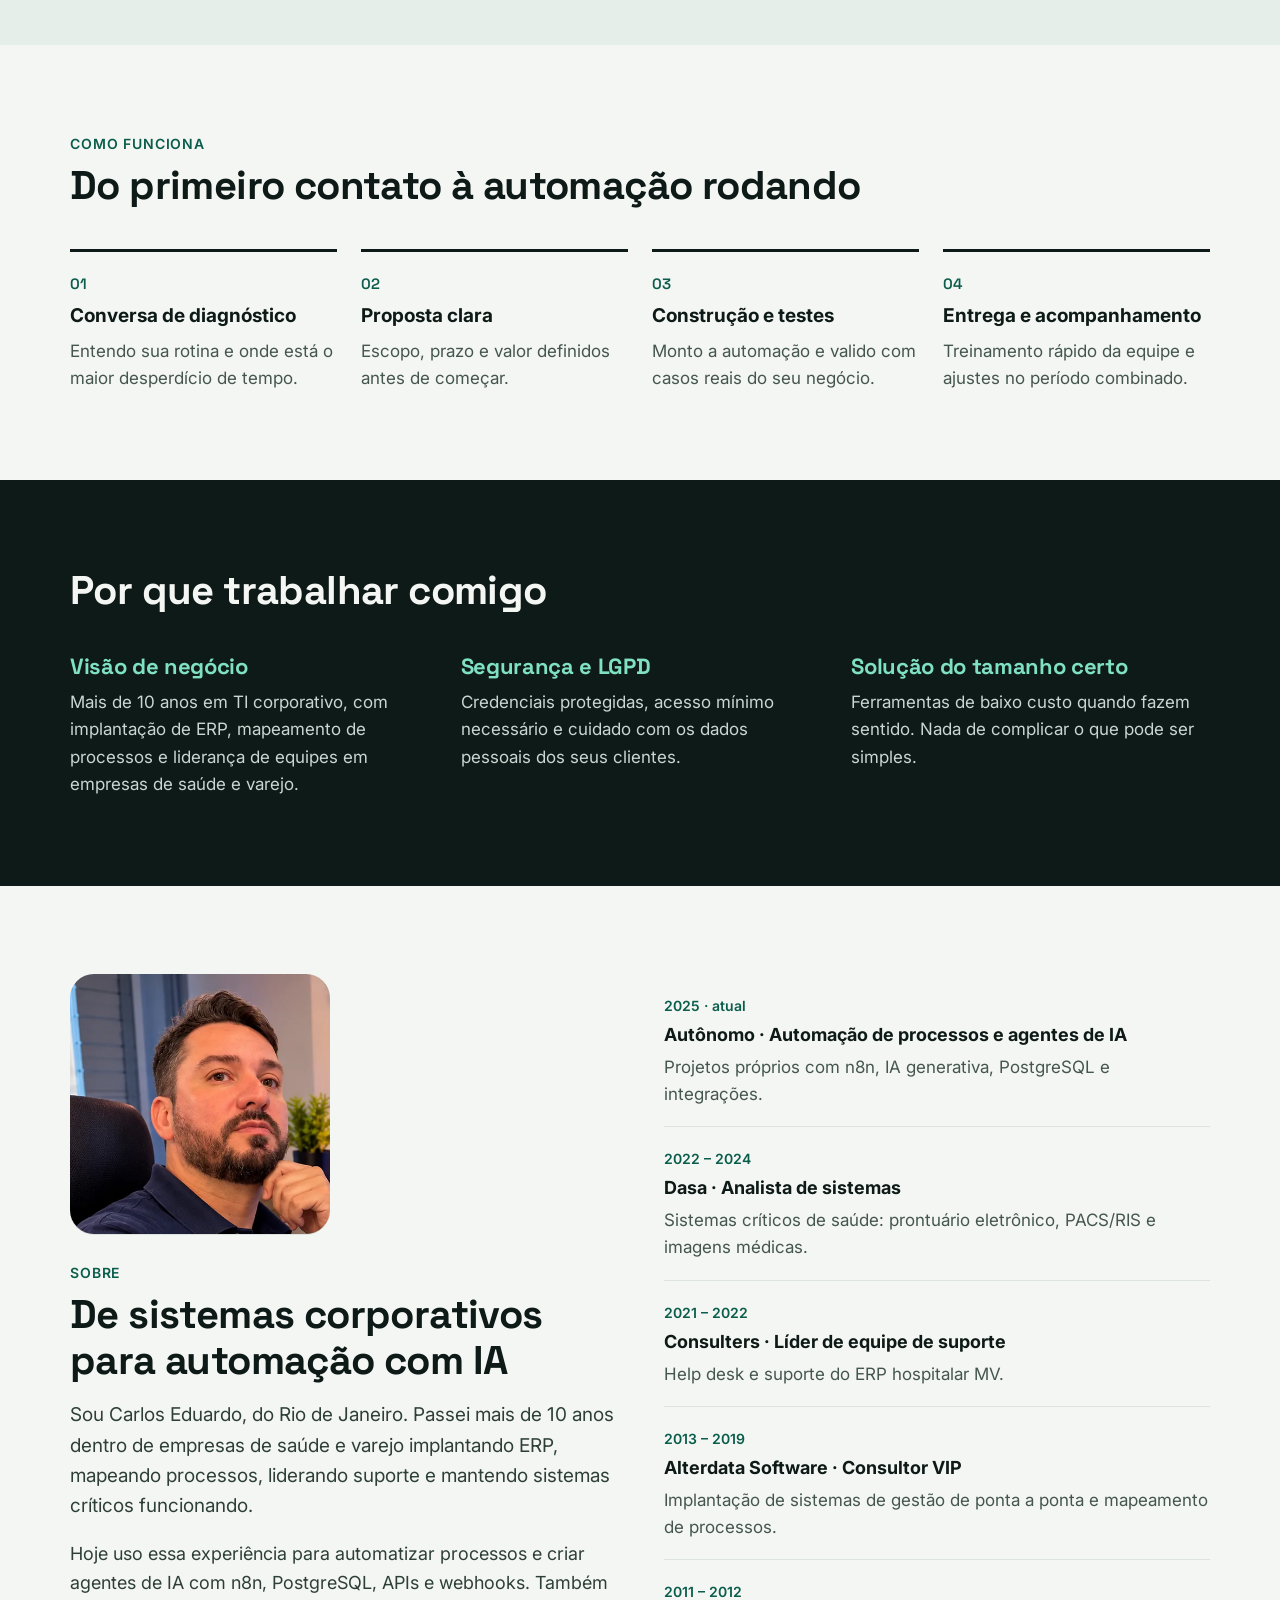
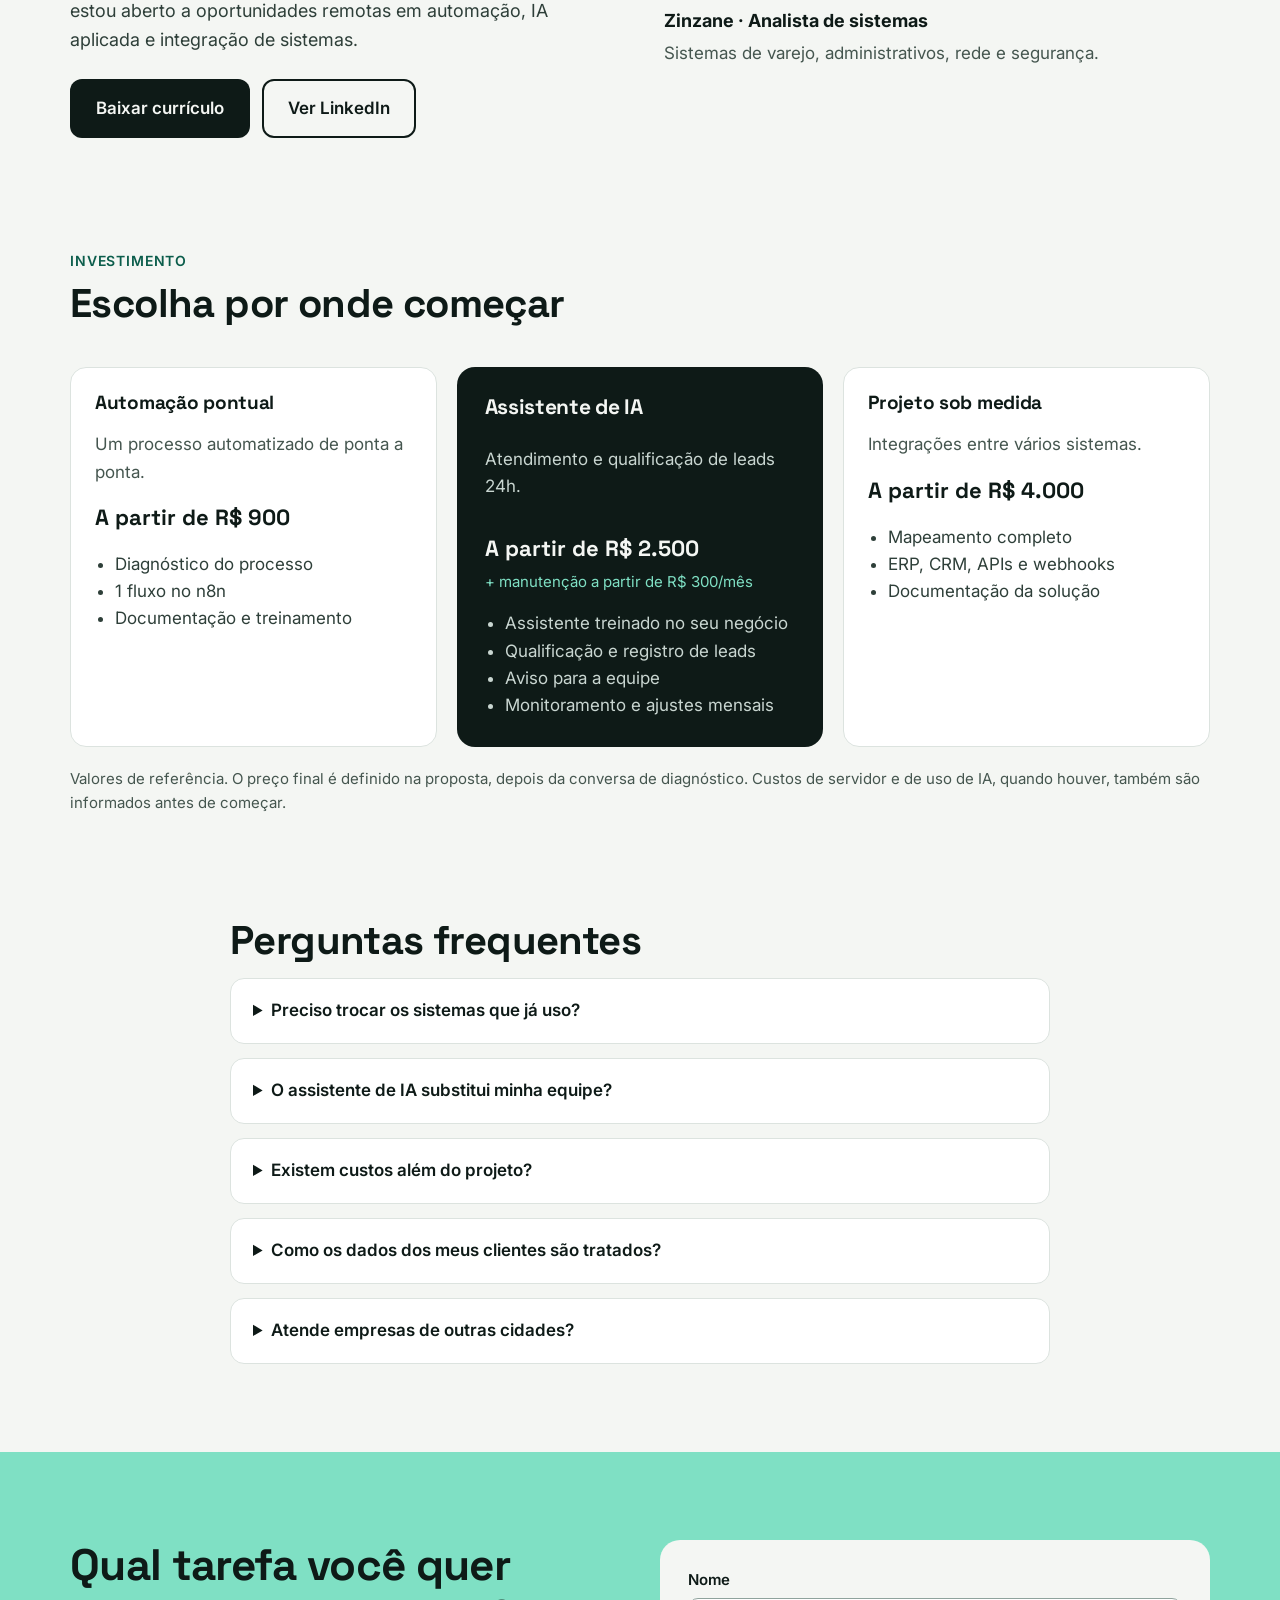
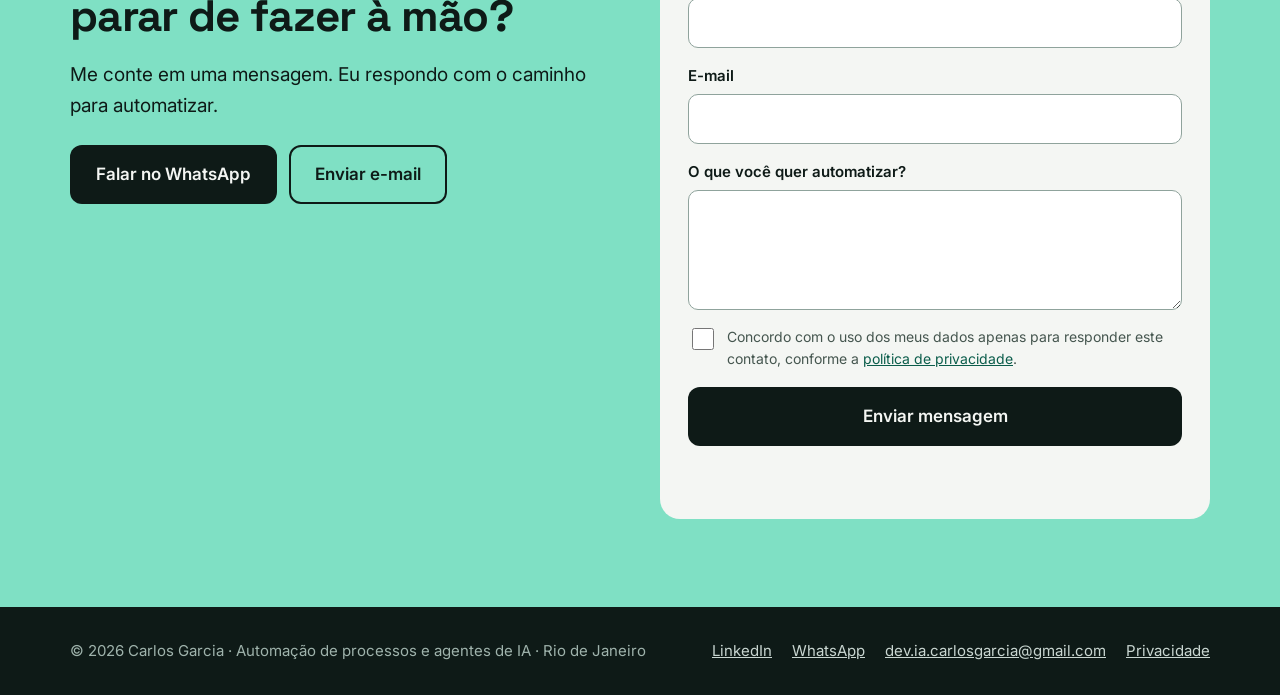
==== commit 30175dba: "Add files via upload" ====
--- a/index.html
+++ b/index.html
@@ -51,7 +51,7 @@
     </button>
     <nav class="nav" id="menu" aria-label="Seções">
       <a href="#servicos">Serviços</a>
-      <a href="#projeto">Projeto</a>
+      <a href="#projeto">Projetos</a>
       <a href="#como">Como funciona</a>
       <a href="#planos">Investimento</a>
       <a href="#sobre">Sobre</a>
@@ -136,7 +136,7 @@
 <section class="section tint" id="projeto" aria-labelledby="proj">
   <div class="wrap split">
     <div>
-      <p class="eyebrow">Projeto em produção</p>
+      <p class="eyebrow">Projetos em produção</p>
       <h2 class="h2" id="proj">Não é promessa: você pode testar agora.</h2>
       <p class="lead" style="color: var(--body)">Construí do zero meu próprio assistente de atendimento com IA. Ele é a prova do que posso montar para o seu negócio.</p>
       <div class="btns" style="margin-top: 28px">
@@ -150,6 +150,23 @@
       <li><strong>Qualifica o lead</strong> (frio, morno, quente) e registra tudo em planilha.</li>
       <li><strong>Avisa por e-mail</strong> quando um cliente precisa de atendimento humano.</li>
       <li><strong>Servidor próprio com HTTPS</strong>, tratamento de erros e alertas.</li>
+    </ul>
+  </div>
+  <div class="wrap split case2">
+    <div>
+      <p class="eyebrow">Negócio próprio · mkmalas.com.br</p>
+      <h3 class="case2__title">MK Malas: orçamento, reserva e pagamento sem atendente</h3>
+      <p class="lead" style="color: var(--body)">Montei toda a operação digital do meu negócio de aluguel de malas: o cliente faz o orçamento no site e o resto acontece sozinho.</p>
+      <div class="btns" style="margin-top: 28px">
+        <a class="btn btn--dark" href="https://mkmalas.com.br" target="_blank" rel="noopener">Ver o site da MK Malas</a>
+      </div>
+    </div>
+    <ul class="checklist">
+      <li><strong>Orçamento na hora</strong>, com frete calculado pela região a partir do CEP.</li>
+      <li><strong>Confere a disponibilidade</strong> cruzando estoque e reservas na planilha.</li>
+      <li><strong>Link de pagamento Pix ou cartão</strong> pelo Asaas, com a reserva confirmada automaticamente quando o pagamento entra.</li>
+      <li><strong>Aviso no Telegram e por e-mail</strong> a cada pedido, e agenda de entregas enviada todo dia às 18h.</li>
+      <li><strong>Proteção contra robôs</strong>: limite de pedidos por IP e campo-armadilha no formulário.</li>
     </ul>
   </div>
 </section>
@@ -212,23 +229,24 @@
       <div class="card plan">
         <h3>Automação pontual</h3>
         <p>Um processo automatizado de ponta a ponta.</p>
-        <div class="price">Orçamento após diagnóstico</div>
+        <div class="price">A partir de R$ 900</div>
         <ul><li>Diagnóstico do processo</li><li>1 fluxo no n8n</li><li>Documentação e treinamento</li></ul>
       </div>
       <div class="card--dark plan">
         <h3 style="margin-top: 0">Assistente de IA</h3>
         <p>Atendimento e qualificação de leads 24h.</p>
-        <div class="price">Orçamento após diagnóstico</div>
-        <ul><li>Assistente treinado no seu negócio</li><li>Qualificação e registro de leads</li><li>Aviso para a equipe</li><li>Manutenção mensal opcional</li></ul>
+        <div class="price">A partir de R$ 2.500</div>
+        <p class="price-sub">+ manutenção a partir de R$ 300/mês</p>
+        <ul><li>Assistente treinado no seu negócio</li><li>Qualificação e registro de leads</li><li>Aviso para a equipe</li><li>Monitoramento e ajustes mensais</li></ul>
       </div>
       <div class="card plan">
         <h3>Projeto sob medida</h3>
         <p>Integrações entre vários sistemas.</p>
-        <div class="price">Sob consulta</div>
+        <div class="price">A partir de R$ 4.000</div>
         <ul><li>Mapeamento completo</li><li>ERP, CRM, APIs e webhooks</li><li>Documentação da solução</li></ul>
       </div>
     </div>
-    <p class="note">Custos de servidor e de uso de IA, quando houver, são informados na proposta antes de começar.</p>
+    <p class="note">Valores de referência. O preço final é definido na proposta, depois da conversa de diagnóstico. Custos de servidor e de uso de IA, quando houver, também são informados antes de começar.</p>
   </div>
 </section>
 
--- a/assets/style.css
+++ b/assets/style.css
@@ -100,15 +100,14 @@
 
 .hero-photo { position: relative; margin: 0; justify-self: end; width: 100%; max-width: 460px; }
 .hero-photo img { width: 100%; height: auto; aspect-ratio: 4 / 5; object-fit: cover; border-radius: 24px; border: 1px solid var(--line-dark); background: var(--ink-2); }
-.hero-card { position: absolute; left: -28px; bottom: 28px; max-width: 290px; background: rgba(23, 40, 36, .94); border: 1px solid var(--line-dark); border-radius: 16px; padding: 14px 16px; display: grid; gap: 8px; box-shadow: 0 12px 32px rgba(0, 0, 0, .35); backdrop-filter: blur(6px); }
-.hero-card__title { font-weight: 600; font-size: 14px; color: var(--paper); }
+.hero-card { margin-top: 14px; background: var(--ink-2); border: 1px solid var(--line-dark); border-radius: 16px; padding: 14px 16px; display: flex; flex-wrap: wrap; align-items: center; gap: 8px 12px; }
+.hero-card__title { font-weight: 600; font-size: 14px; color: var(--paper); flex-basis: 100%; }
 .hero-card .tags { margin-top: 0; }
 .hero-card .tag { font-size: 12px; padding: 4px 10px; }
-.hero-card__link { color: var(--accent); font-size: 14px; font-weight: 600; text-decoration: none; }
-.hero-card__link:hover { color: var(--accent); text-decoration: underline; }
+.hero-card__link { color: #FFFFFF; font-size: 15px; font-weight: 700; text-decoration: underline; text-decoration-color: var(--accent); text-underline-offset: 3px; }
+.hero-card__link:hover { color: var(--accent); }
 @media (max-width: 900px) {
   .hero-photo { justify-self: start; max-width: 520px; }
-  .hero-card { left: 12px; right: 12px; bottom: 12px; max-width: none; }
 }
 .chat { background: var(--ink-2); border: 1px solid var(--line-dark); border-radius: 20px; padding: 20px; display: flex; flex-direction: column; gap: 12px; }
 .chat__head { display: flex; justify-content: space-between; align-items: center; padding-bottom: 12px; border-bottom: 1px solid var(--line-dark); font-size: 15px; font-weight: 600; }
@@ -136,6 +135,8 @@
 @media (max-width: 900px) { .split { grid-template-columns: 1fr; gap: 32px; } }
 .checklist { list-style: none; margin: 0; padding: 0; display: grid; gap: 12px; }
 .checklist li { background: var(--white); border-radius: 14px; padding: 16px 20px; }
+.case2 { margin-top: 64px; padding-top: 64px; border-top: 1px solid var(--line); }
+.case2__title { font-size: clamp(24px, 3vw, 30px); line-height: 1.2; margin: 0; }
 
 /* Passos */
 .steps { list-style: none; margin: 40px 0 0; padding: 0; display: grid; gap: 24px; grid-template-columns: repeat(auto-fit, minmax(230px, 1fr)); }
@@ -161,6 +162,8 @@
 /* Planos */
 .plan { display: flex; flex-direction: column; gap: 10px; }
 .plan .price { font-family: "Space Grotesk", sans-serif; font-size: 22px; font-weight: 700; margin-top: 4px; }
+.plan .price-sub { margin: -6px 0 0; font-size: 15px; }
+.plan.card--dark .price-sub { color: var(--accent); }
 .plan ul { margin: 6px 0 0; padding-left: 20px; }
 .plan.card ul { color: var(--body); }
 .plan.card--dark ul { color: var(--text-dark); }
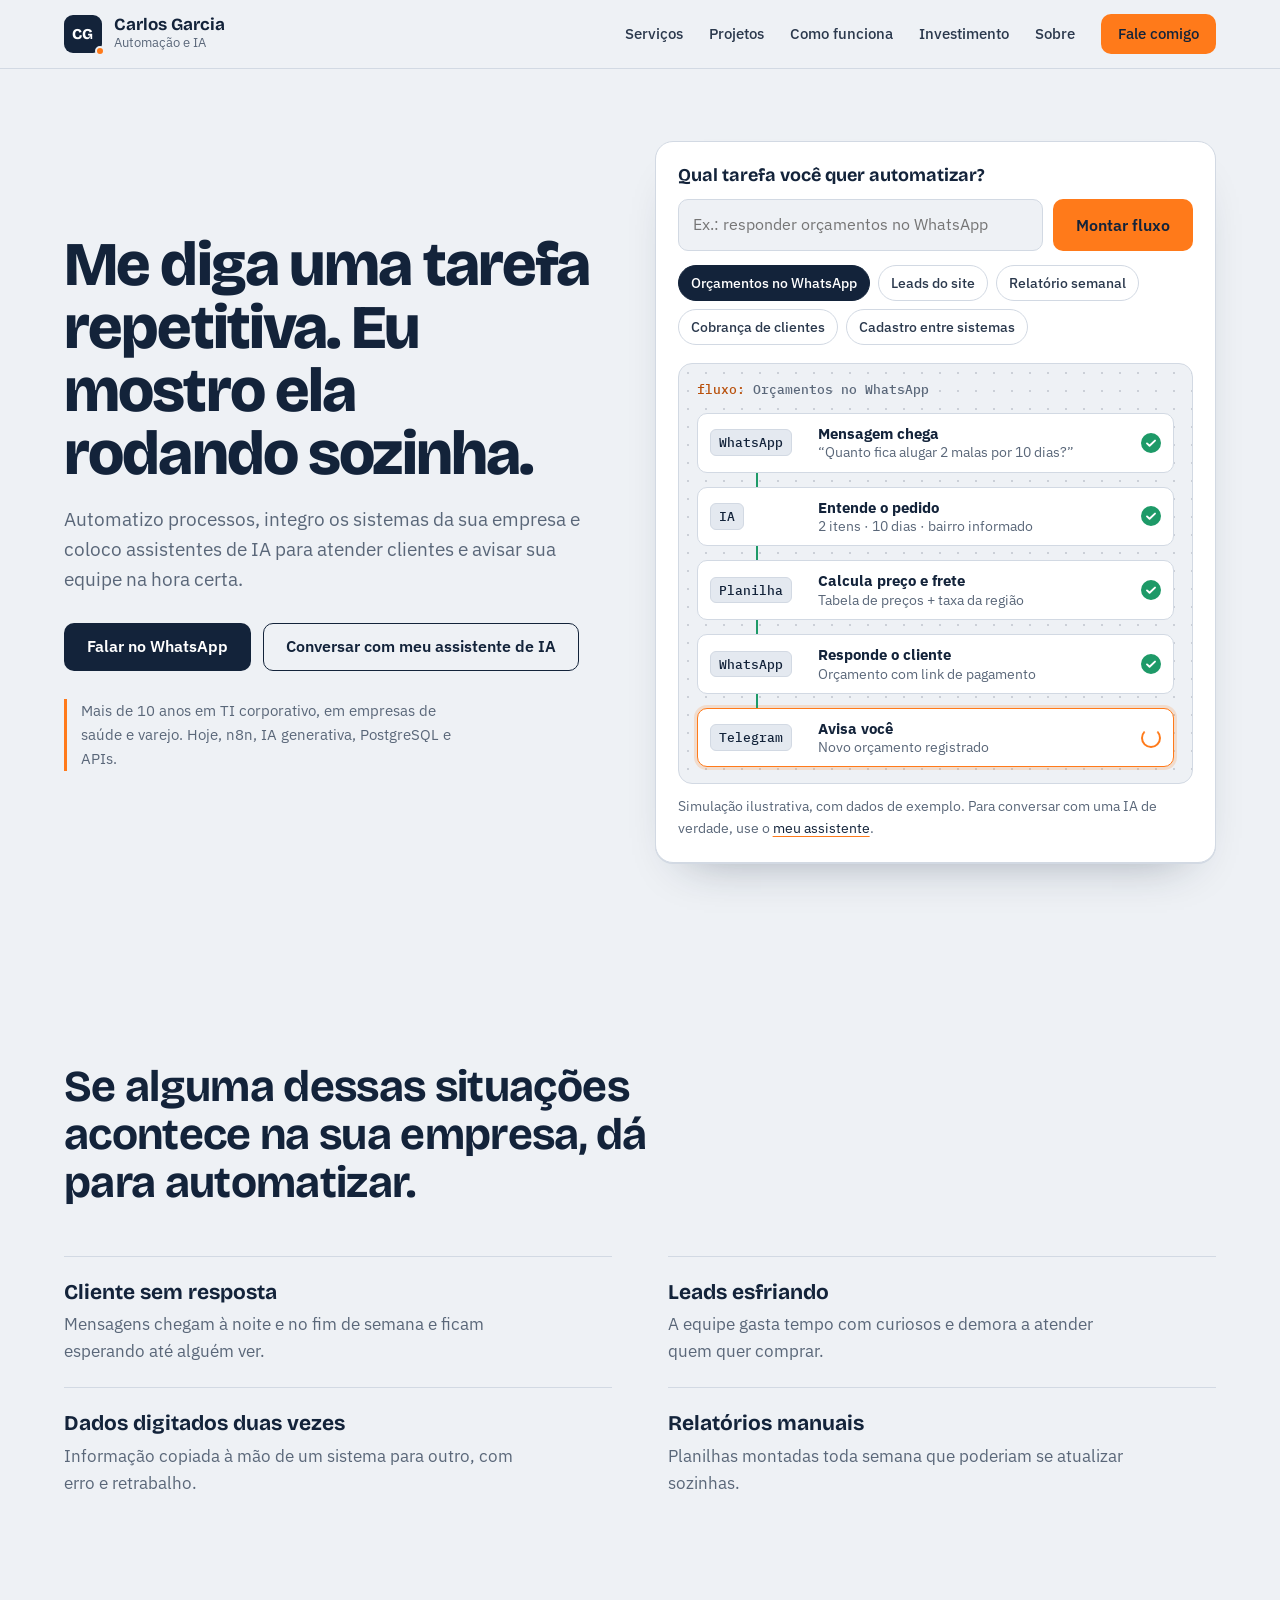
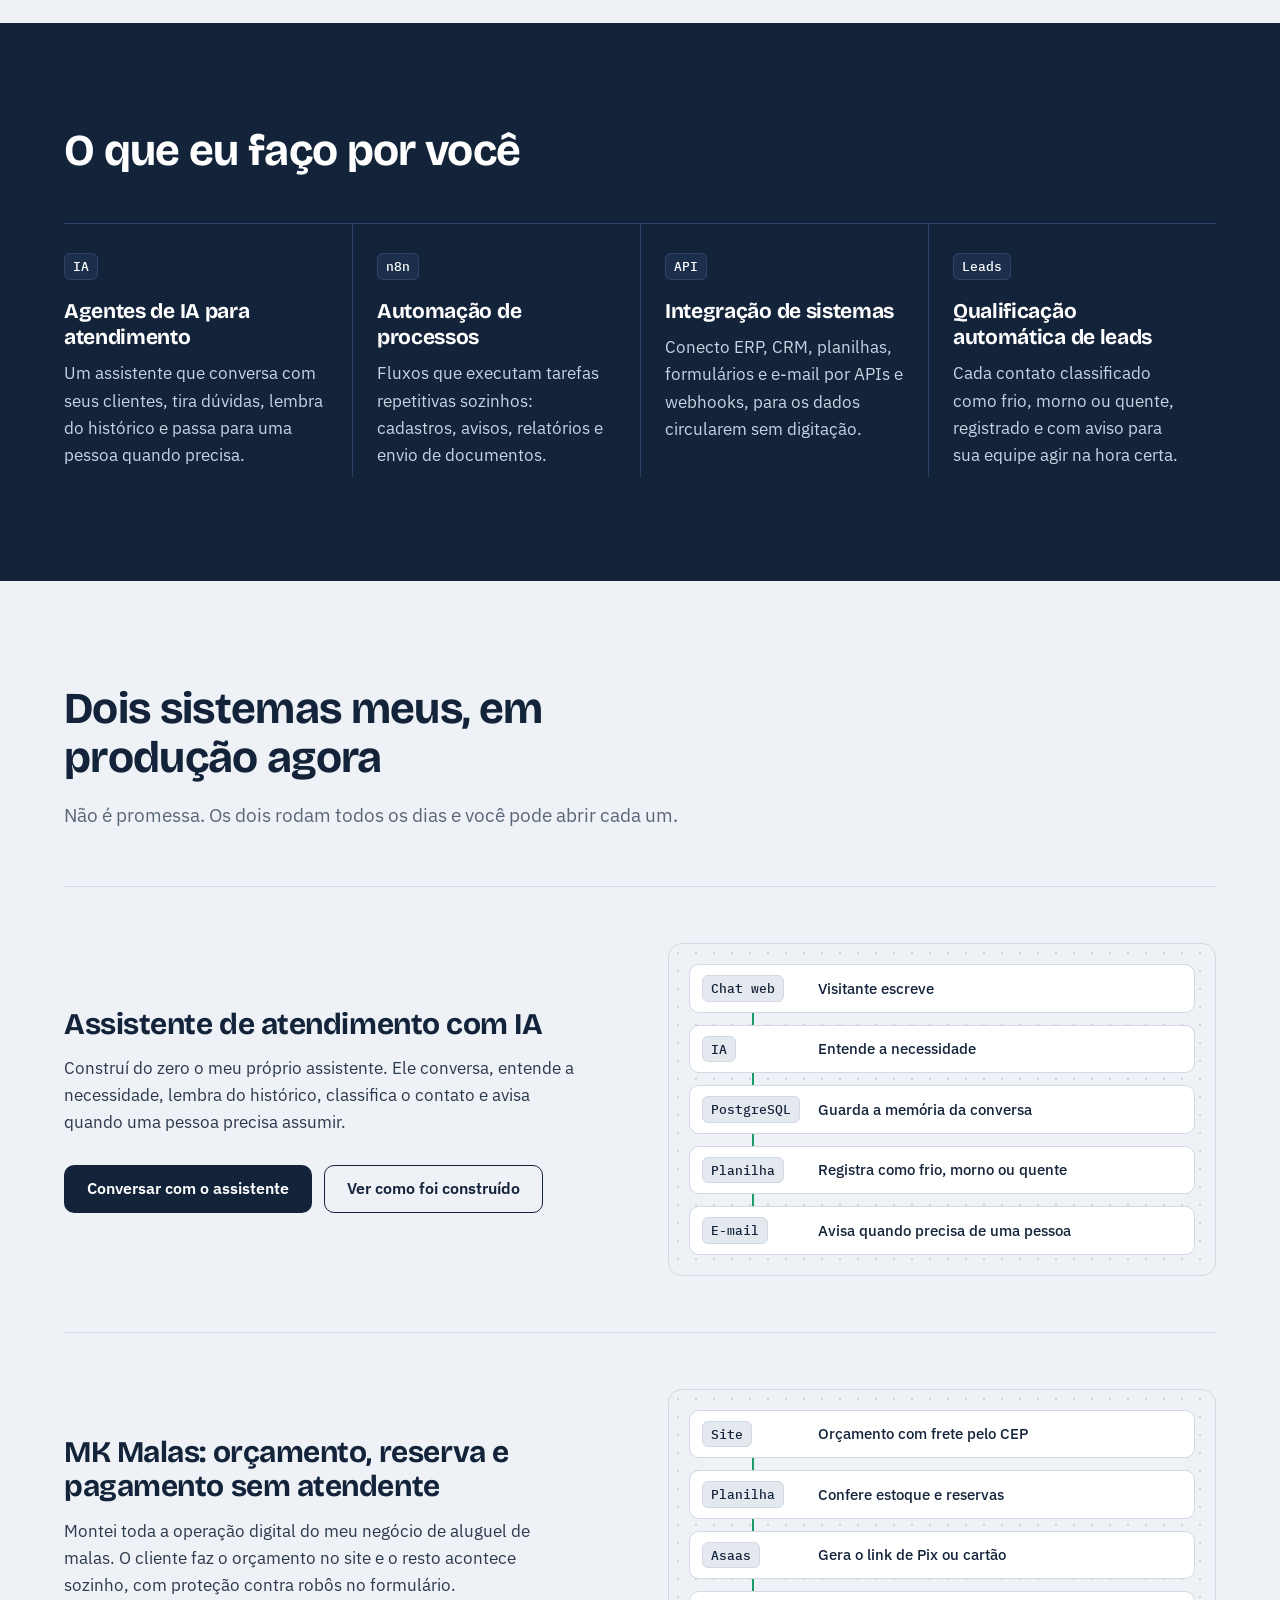
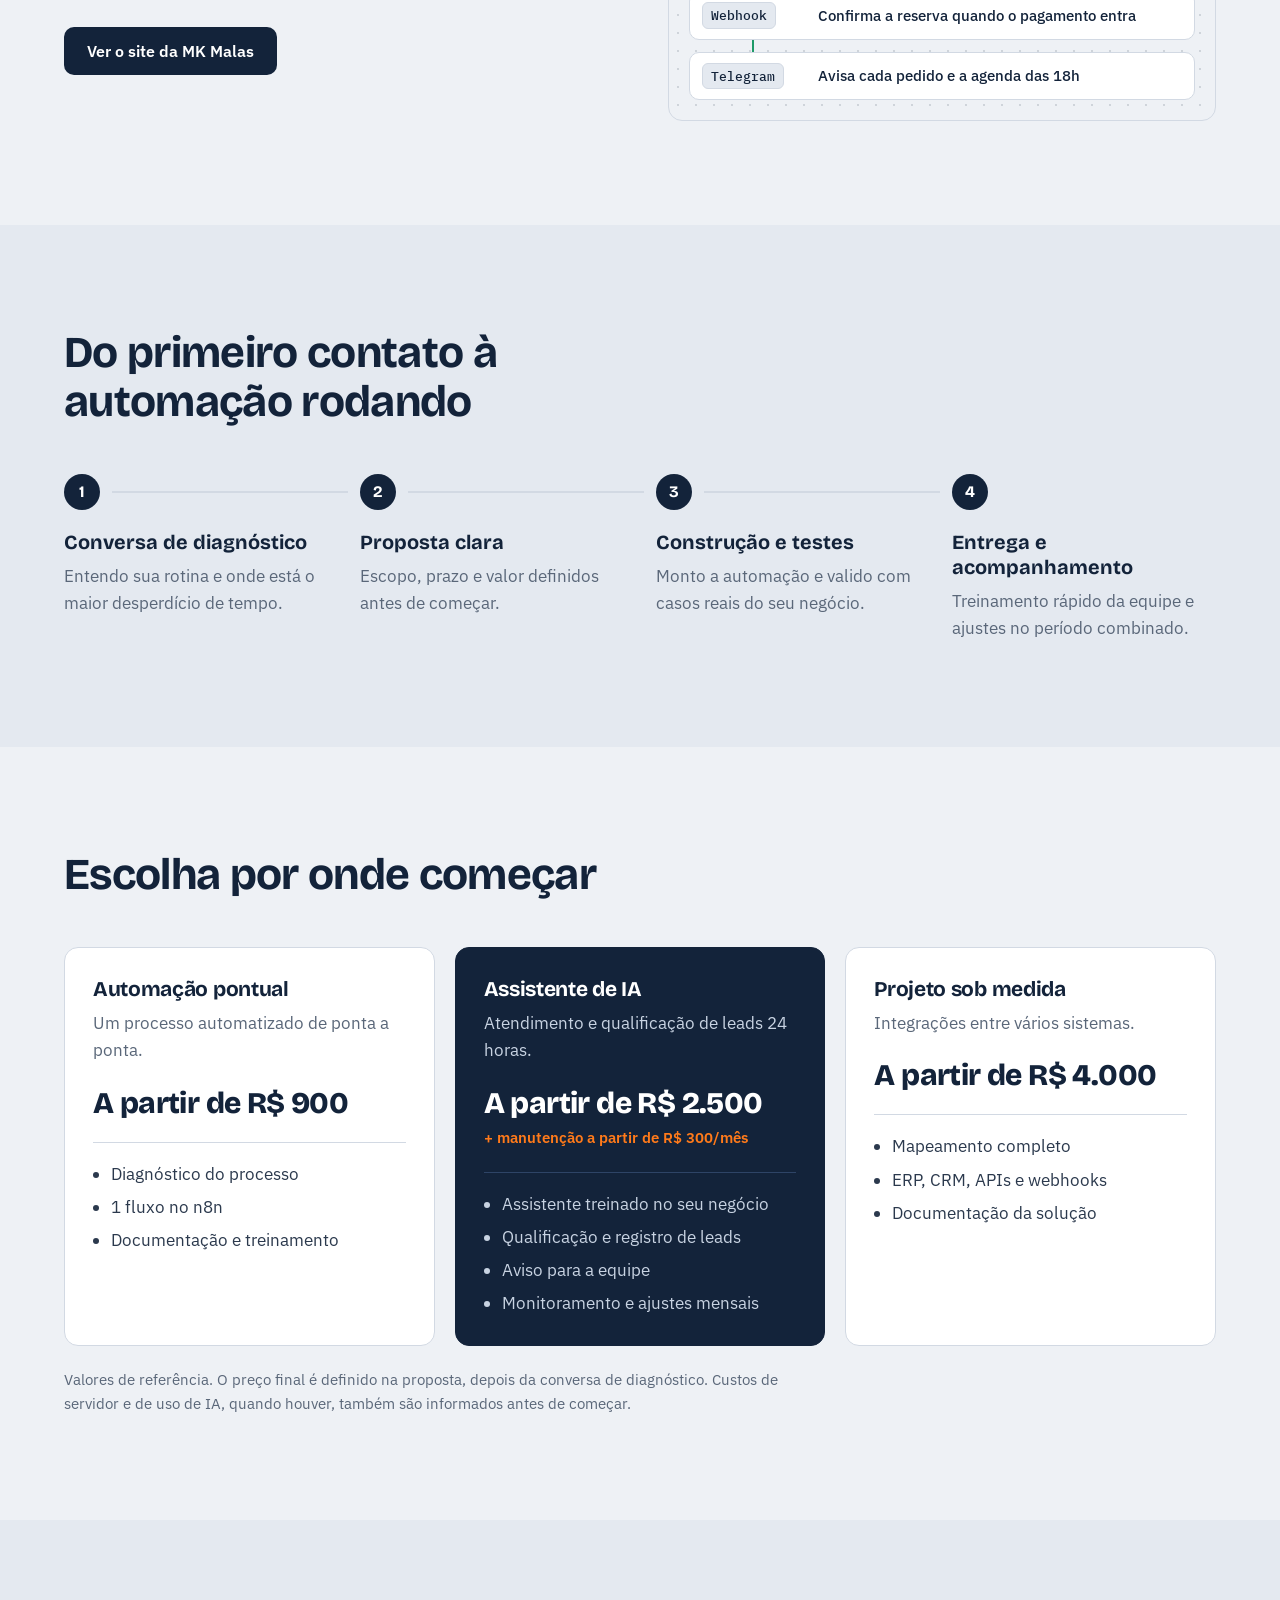
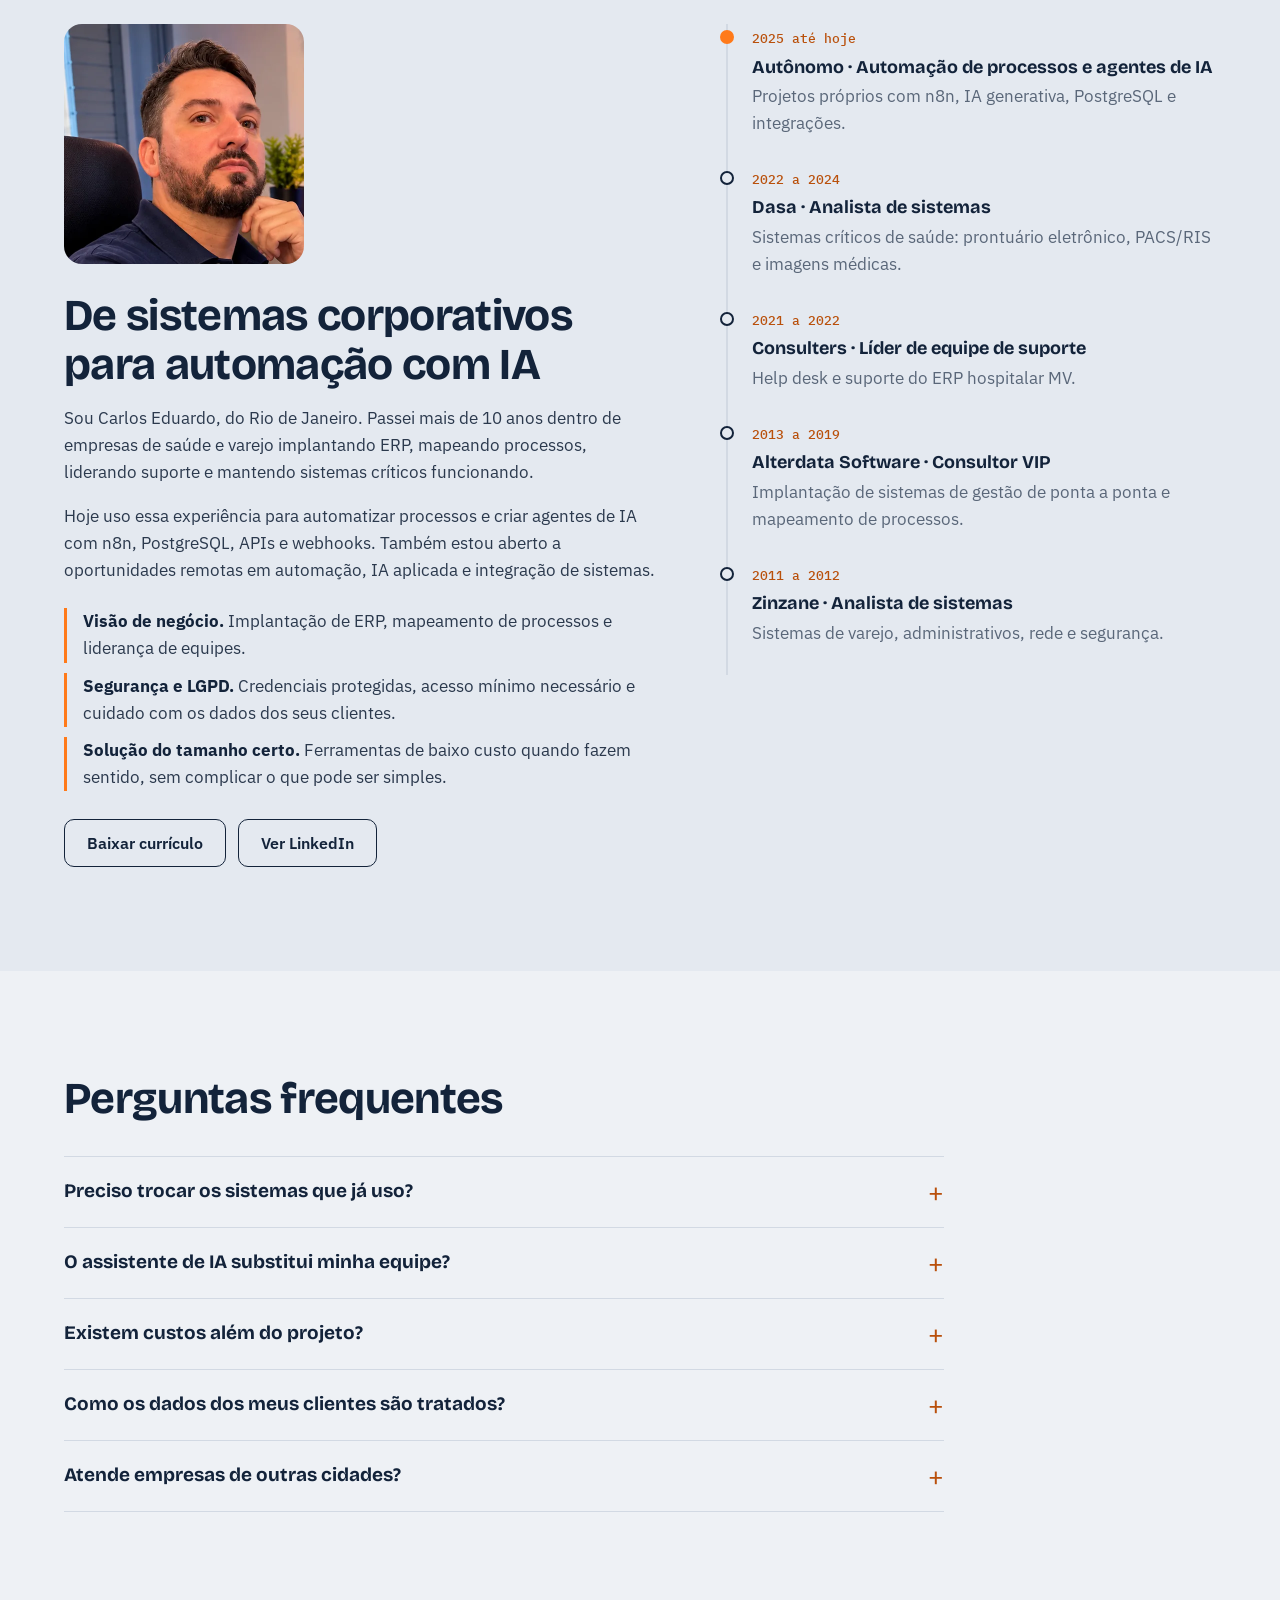
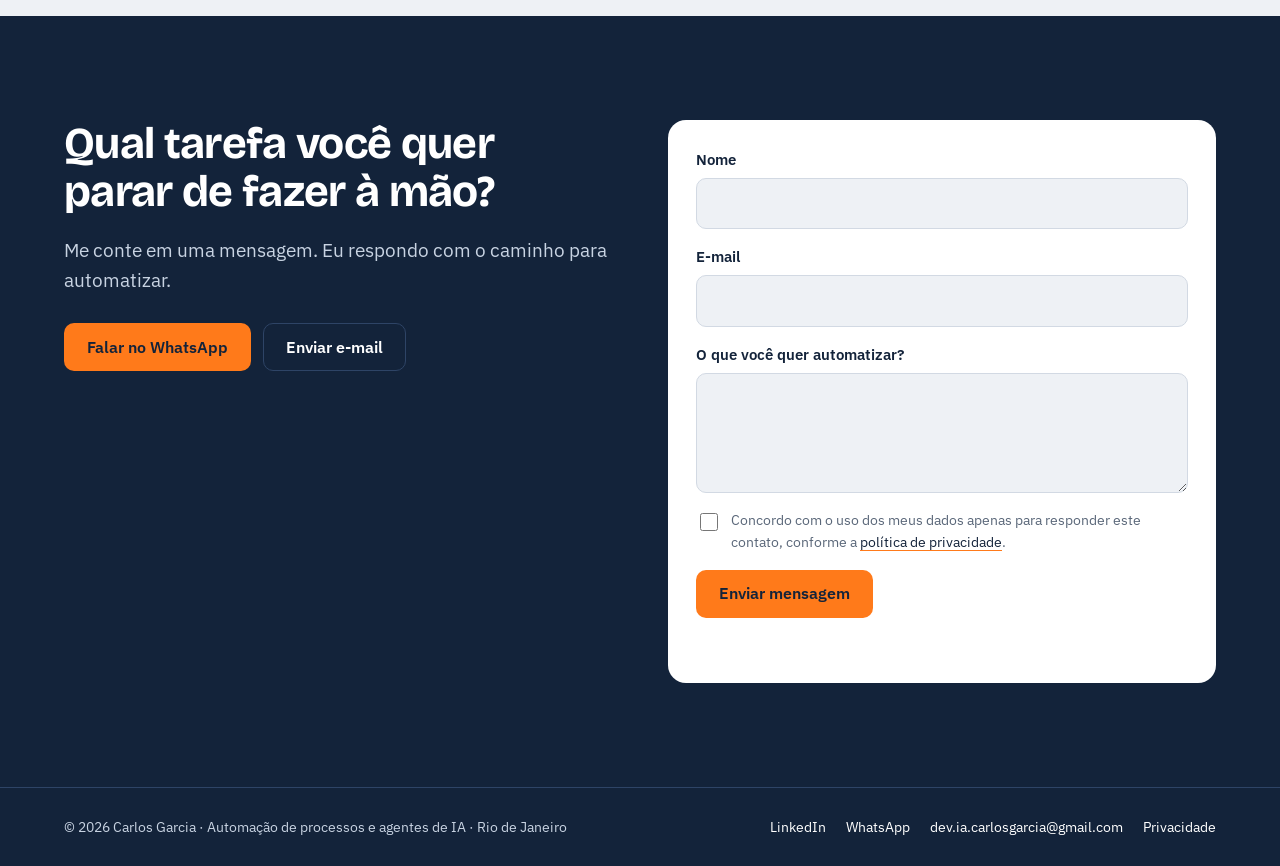
==== commit f325e55a: "Site v2: novo visual, simulador interativo e politica de privacidade corrigida Co-Authored-By: Claud" ====
--- a/index.html
+++ b/index.html
@@ -6,7 +6,7 @@
 <title>Carlos Garcia · Automação de processos e agentes de IA</title>
 <meta name="description" content="Automação de processos com n8n, agentes de IA para atendimento e integração de sistemas. Mais de 10 anos em TI corporativo nos setores de saúde e varejo. Rio de Janeiro, atendimento remoto.">
 <link rel="canonical" href="https://carlosgarcia.tech/">
-<meta name="theme-color" content="#0E1A17">
+<meta name="theme-color" content="#13233A">
 <meta property="og:type" content="website">
 <meta property="og:locale" content="pt_BR">
 <meta property="og:url" content="https://carlosgarcia.tech/">
@@ -19,8 +19,8 @@
 <link rel="icon" href="/favicon.svg" type="image/svg+xml">
 <link rel="preconnect" href="https://fonts.googleapis.com">
 <link rel="preconnect" href="https://fonts.gstatic.com" crossorigin>
-<link href="https://fonts.googleapis.com/css2?family=Inter:wght@400;500;600&family=Space+Grotesk:wght@500;600;700&display=swap" rel="stylesheet">
-<link rel="stylesheet" href="/assets/style.css">
+<link href="https://fonts.googleapis.com/css2?family=Bricolage+Grotesque:opsz,wght@12..96,500;12..96,700;12..96,800&family=IBM+Plex+Mono:wght@500&family=IBM+Plex+Sans:wght@400;500;600&display=swap" rel="stylesheet">
+<link rel="stylesheet" href="/assets/v2.css">
 <script type="application/ld+json">
 {
   "@context": "https://schema.org",
@@ -44,213 +44,215 @@
   <div class="wrap header__in">
     <a class="brand" href="/" aria-label="Carlos Garcia, página inicial">
       <span class="brand__mark" aria-hidden="true">CG</span>
-      <span class="brand__name">Carlos Garcia <span>· Automação &amp; IA</span></span>
+      <span class="brand__name">Carlos Garcia <span>Automação e IA</span></span>
     </a>
     <button class="nav__toggle" type="button" aria-controls="menu" aria-expanded="false" aria-label="Abrir menu">
       <svg aria-hidden="true" width="22" height="22" viewBox="0 0 24 24" fill="none" stroke="currentColor" stroke-width="2" stroke-linecap="round"><path d="M4 7h16M4 12h16M4 17h16"/></svg>
     </button>
     <nav class="nav" id="menu" aria-label="Seções">
       <a href="#servicos">Serviços</a>
-      <a href="#projeto">Projetos</a>
+      <a href="#projetos">Projetos</a>
       <a href="#como">Como funciona</a>
       <a href="#planos">Investimento</a>
       <a href="#sobre">Sobre</a>
-      <a class="btn btn--accent" href="#contato">Fale comigo</a>
+      <a class="btn btn--signal btn--sm" href="#contato">Fale comigo</a>
     </nav>
   </div>
 </header>
 
 <main id="conteudo">
 
-<section class="dark hero">
+<section class="hero">
   <div class="wrap hero__grid">
-    <div>
-      <p class="eyebrow">Automação de processos · Agentes de IA · n8n</p>
-      <h1>Seu atendimento e seus processos funcionando sozinhos, 24 horas por dia.</h1>
-      <p class="lead">Eu automatizo tarefas repetitivas, integro os sistemas da sua empresa e coloco um assistente de IA para responder clientes e separar quem está pronto para comprar.</p>
-      <div class="btns" style="margin-top: 32px">
-        <a class="btn btn--accent" href="https://wa.me/5521987308053?text=Ol%C3%A1%2C%20Carlos!%20Vim%20pelo%20seu%20site." target="_blank" rel="noopener">Falar no WhatsApp</a>
-        <a class="btn btn--ghost-light" href="https://chat.carlosgarcia.tech" target="_blank" rel="noopener">Testar meu assistente ao vivo</a>
-      </div>
-      <p class="hero__note">Mais de 10 anos em TI corporativo nos setores de saúde e varejo.</p>
-    </div>
-    <figure class="hero-photo">
-      <picture>
-        <source type="image/webp" srcset="/assets/img/carlos-trabalhando-560.webp 560w, /assets/img/carlos-trabalhando-1000.webp 1000w" sizes="(max-width: 900px) 92vw, 460px">
-        <img src="/assets/img/carlos-trabalhando-560.jpg" srcset="/assets/img/carlos-trabalhando-560.jpg 560w, /assets/img/carlos-trabalhando-1000.jpg 1000w" sizes="(max-width: 900px) 92vw, 460px" width="560" height="700" alt="Carlos Garcia trabalhando na sua estação, com um workflow de automação do n8n aberto no notebook" fetchpriority="high" decoding="async">
-      </picture>
-      <figcaption class="hero-card">
-        <span class="hero-card__title">Assistente de IA em produção</span>
-        <span class="tags">
-          <span class="tag tag--hot">Lead quente</span>
-          <span class="tag">Registrado</span>
-          <span class="tag">Equipe avisada</span>
-        </span>
-        <a class="hero-card__link" href="https://chat.carlosgarcia.tech" target="_blank" rel="noopener">chat.carlosgarcia.tech</a>
-      </figcaption>
-    </figure>
-  </div>
-</section>
-
-<section class="section section--tight-bottom" aria-labelledby="dor">
-  <div class="wrap">
-    <h2 class="h2" id="dor" style="max-width: 720px">Se alguma dessas situações acontece na sua empresa, dá para automatizar.</h2>
-    <div class="grid grid--4">
-      <div class="card"><h3>Cliente sem resposta</h3><p>Mensagens chegam à noite e no fim de semana e ficam esperando até alguém ver.</p></div>
-      <div class="card"><h3>Leads esfriando</h3><p>A equipe gasta tempo com curiosos e demora a atender quem quer comprar.</p></div>
-      <div class="card"><h3>Dados digitados duas vezes</h3><p>Informação copiada à mão de um sistema para outro, com erro e retrabalho.</p></div>
-      <div class="card"><h3>Relatórios manuais</h3><p>Planilhas montadas toda semana que poderiam se atualizar sozinhas.</p></div>
-    </div>
-  </div>
-</section>
-
-<section class="section" id="servicos" aria-labelledby="serv">
-  <div class="wrap">
-    <p class="eyebrow">Serviços</p>
+    <div class="hero__copy">
+      <h1>Me diga uma tarefa repetitiva. Eu mostro ela rodando sozinha.</h1>
+      <p class="lead">Automatizo processos, integro os sistemas da sua empresa e coloco assistentes de IA para atender clientes e avisar sua equipe na hora certa.</p>
+      <div class="btns">
+        <a class="btn btn--ink" href="https://wa.me/5521987308053?text=Ol%C3%A1%2C%20Carlos!%20Vim%20pelo%20seu%20site." target="_blank" rel="noopener">Falar no WhatsApp</a>
+        <a class="btn btn--line" href="https://chat.carlosgarcia.tech" target="_blank" rel="noopener">Conversar com meu assistente de IA</a>
+      </div>
+      <p class="hero__note">Mais de 10 anos em TI corporativo, em empresas de saúde e varejo. Hoje, n8n, IA generativa, PostgreSQL e APIs.</p>
+    </div>
+
+    <div class="sim" id="simulador">
+      <form class="sim__ask" id="sim-form">
+        <label for="sim-input">Qual tarefa você quer automatizar?</label>
+        <div class="sim__row">
+          <input id="sim-input" name="tarefa" type="text" maxlength="90" autocomplete="off" placeholder="Ex.: responder orçamentos no WhatsApp">
+          <button class="btn btn--signal" type="submit">Montar fluxo</button>
+        </div>
+        <div class="sim__chips" role="group" aria-label="Exemplos de tarefas">
+          <button type="button" data-cenario="orcamento">Orçamentos no WhatsApp</button>
+          <button type="button" data-cenario="leads">Leads do site</button>
+          <button type="button" data-cenario="relatorio">Relatório semanal</button>
+          <button type="button" data-cenario="cobranca">Cobrança de clientes</button>
+          <button type="button" data-cenario="cadastro">Cadastro entre sistemas</button>
+        </div>
+      </form>
+
+      <div class="sim__canvas">
+        <p class="sim__title" id="sim-title">Orçamentos no WhatsApp</p>
+        <ol class="sim__flow" id="sim-flow" aria-live="polite"></ol>
+        <p class="sim__result" id="sim-result" hidden></p>
+      </div>
+      <p class="sim__foot">Simulação ilustrativa, com dados de exemplo. Para conversar com uma IA de verdade, use o <a href="https://chat.carlosgarcia.tech" target="_blank" rel="noopener">meu assistente</a>.</p>
+    </div>
+  </div>
+</section>
+
+<section class="section" aria-labelledby="dor">
+  <div class="wrap">
+    <h2 class="h2" id="dor">Se alguma dessas situações acontece na sua empresa, dá para automatizar.</h2>
+    <dl class="pains">
+      <div><dt>Cliente sem resposta</dt><dd>Mensagens chegam à noite e no fim de semana e ficam esperando até alguém ver.</dd></div>
+      <div><dt>Leads esfriando</dt><dd>A equipe gasta tempo com curiosos e demora a atender quem quer comprar.</dd></div>
+      <div><dt>Dados digitados duas vezes</dt><dd>Informação copiada à mão de um sistema para outro, com erro e retrabalho.</dd></div>
+      <div><dt>Relatórios manuais</dt><dd>Planilhas montadas toda semana que poderiam se atualizar sozinhas.</dd></div>
+    </dl>
+  </div>
+</section>
+
+<section class="section section--ink" id="servicos" aria-labelledby="serv">
+  <div class="wrap">
     <h2 class="h2" id="serv">O que eu faço por você</h2>
-    <div class="grid grid--4">
-      <div class="card--dark">
-        <svg aria-hidden="true" width="32" height="32" viewBox="0 0 24 24" fill="none" stroke="#7FE0C4" stroke-width="1.8" stroke-linecap="round" stroke-linejoin="round"><path d="M21 12a8 8 0 0 1-11.6 7.1L4 20l1-4.6A8 8 0 1 1 21 12z"/></svg>
+    <div class="services">
+      <article>
+        <span class="node-tag">IA</span>
         <h3>Agentes de IA para atendimento</h3>
-        <p>Assistente que conversa com seus clientes, tira dúvidas, lembra do histórico e passa para um humano quando precisa.</p>
-      </div>
-      <div class="card--dark">
-        <svg aria-hidden="true" width="32" height="32" viewBox="0 0 24 24" fill="none" stroke="#7FE0C4" stroke-width="1.8" stroke-linecap="round" stroke-linejoin="round"><path d="M4 7h10M4 17h6M14 7l3 3-3 3M10 17l3-3"/><circle cx="19" cy="10" r="2"/></svg>
-        <h3>Automação de processos com n8n</h3>
+        <p>Um assistente que conversa com seus clientes, tira dúvidas, lembra do histórico e passa para uma pessoa quando precisa.</p>
+      </article>
+      <article>
+        <span class="node-tag">n8n</span>
+        <h3>Automação de processos</h3>
         <p>Fluxos que executam tarefas repetitivas sozinhos: cadastros, avisos, relatórios e envio de documentos.</p>
-      </div>
-      <div class="card--dark">
-        <svg aria-hidden="true" width="32" height="32" viewBox="0 0 24 24" fill="none" stroke="#7FE0C4" stroke-width="1.8" stroke-linecap="round" stroke-linejoin="round"><rect x="3" y="3" width="7" height="7" rx="1.5"/><rect x="14" y="14" width="7" height="7" rx="1.5"/><path d="M10 6.5h4a3 3 0 0 1 3 3V14"/></svg>
+      </article>
+      <article>
+        <span class="node-tag">API</span>
         <h3>Integração de sistemas</h3>
-        <p>Conecto ERP, CRM, planilhas, formulários e e-mail via APIs e webhooks, para os dados circularem sem digitação.</p>
-      </div>
-      <div class="card--dark">
-        <svg aria-hidden="true" width="32" height="32" viewBox="0 0 24 24" fill="none" stroke="#7FE0C4" stroke-width="1.8" stroke-linecap="round" stroke-linejoin="round"><path d="M3 4h18l-7 8v6l-4 2v-8z"/></svg>
+        <p>Conecto ERP, CRM, planilhas, formulários e e-mail por APIs e webhooks, para os dados circularem sem digitação.</p>
+      </article>
+      <article>
+        <span class="node-tag">Leads</span>
         <h3>Qualificação automática de leads</h3>
         <p>Cada contato classificado como frio, morno ou quente, registrado e com aviso para sua equipe agir na hora certa.</p>
-      </div>
-    </div>
-  </div>
-</section>
-
-<section class="section tint" id="projeto" aria-labelledby="proj">
-  <div class="wrap split">
-    <div>
-      <p class="eyebrow">Projetos em produção</p>
-      <h2 class="h2" id="proj">Não é promessa: você pode testar agora.</h2>
-      <p class="lead" style="color: var(--body)">Construí do zero meu próprio assistente de atendimento com IA. Ele é a prova do que posso montar para o seu negócio.</p>
-      <div class="btns" style="margin-top: 28px">
-        <a class="btn btn--dark" href="https://chat.carlosgarcia.tech" target="_blank" rel="noopener">Conversar com o assistente</a>
-        <a class="btn btn--ghost-dark" href="/caso-assistente-ia.html">Ver como foi construído</a>
-      </div>
-    </div>
-    <ul class="checklist">
-      <li><strong>Entende a necessidade</strong> e conversa de forma natural com cada contato.</li>
-      <li><strong>Memória das conversas</strong> guardada em banco de dados PostgreSQL.</li>
-      <li><strong>Qualifica o lead</strong> (frio, morno, quente) e registra tudo em planilha.</li>
-      <li><strong>Avisa por e-mail</strong> quando um cliente precisa de atendimento humano.</li>
-      <li><strong>Servidor próprio com HTTPS</strong>, tratamento de erros e alertas.</li>
-    </ul>
-  </div>
-  <div class="wrap split case2">
-    <div>
-      <p class="eyebrow">Negócio próprio · mkmalas.com.br</p>
-      <h3 class="case2__title">MK Malas: orçamento, reserva e pagamento sem atendente</h3>
-      <p class="lead" style="color: var(--body)">Montei toda a operação digital do meu negócio de aluguel de malas: o cliente faz o orçamento no site e o resto acontece sozinho.</p>
-      <div class="btns" style="margin-top: 28px">
-        <a class="btn btn--dark" href="https://mkmalas.com.br" target="_blank" rel="noopener">Ver o site da MK Malas</a>
-      </div>
-    </div>
-    <ul class="checklist">
-      <li><strong>Orçamento na hora</strong>, com frete calculado pela região a partir do CEP.</li>
-      <li><strong>Confere a disponibilidade</strong> cruzando estoque e reservas na planilha.</li>
-      <li><strong>Link de pagamento Pix ou cartão</strong> pelo Asaas, com a reserva confirmada automaticamente quando o pagamento entra.</li>
-      <li><strong>Aviso no Telegram e por e-mail</strong> a cada pedido, e agenda de entregas enviada todo dia às 18h.</li>
-      <li><strong>Proteção contra robôs</strong>: limite de pedidos por IP e campo-armadilha no formulário.</li>
-    </ul>
-  </div>
-</section>
-
-<section class="section" id="como" aria-labelledby="comof">
-  <div class="wrap">
-    <p class="eyebrow">Como funciona</p>
+      </article>
+    </div>
+  </div>
+</section>
+
+<section class="section" id="projetos" aria-labelledby="proj">
+  <div class="wrap">
+    <h2 class="h2" id="proj">Dois sistemas meus, em produção agora</h2>
+    <p class="lead">Não é promessa. Os dois rodam todos os dias e você pode abrir cada um.</p>
+
+    <article class="case">
+      <div class="case__text">
+        <h3>Assistente de atendimento com IA</h3>
+        <p>Construí do zero o meu próprio assistente. Ele conversa, entende a necessidade, lembra do histórico, classifica o contato e avisa quando uma pessoa precisa assumir.</p>
+        <div class="btns">
+          <a class="btn btn--ink" href="https://chat.carlosgarcia.tech" target="_blank" rel="noopener">Conversar com o assistente</a>
+          <a class="btn btn--line" href="/caso-assistente-ia.html">Ver como foi construído</a>
+        </div>
+      </div>
+      <ol class="schema" aria-label="Fluxo do assistente">
+        <li><span class="node-tag">Chat web</span>Visitante escreve</li>
+        <li><span class="node-tag">IA</span>Entende a necessidade</li>
+        <li><span class="node-tag">PostgreSQL</span>Guarda a memória da conversa</li>
+        <li><span class="node-tag">Planilha</span>Registra como frio, morno ou quente</li>
+        <li><span class="node-tag">E-mail</span>Avisa quando precisa de uma pessoa</li>
+      </ol>
+    </article>
+
+    <article class="case">
+      <div class="case__text">
+        <h3>MK Malas: orçamento, reserva e pagamento sem atendente</h3>
+        <p>Montei toda a operação digital do meu negócio de aluguel de malas. O cliente faz o orçamento no site e o resto acontece sozinho, com proteção contra robôs no formulário.</p>
+        <div class="btns">
+          <a class="btn btn--ink" href="https://mkmalas.com.br" target="_blank" rel="noopener">Ver o site da MK Malas</a>
+        </div>
+      </div>
+      <ol class="schema" aria-label="Fluxo da MK Malas">
+        <li><span class="node-tag">Site</span>Orçamento com frete pelo CEP</li>
+        <li><span class="node-tag">Planilha</span>Confere estoque e reservas</li>
+        <li><span class="node-tag">Asaas</span>Gera o link de Pix ou cartão</li>
+        <li><span class="node-tag">Webhook</span>Confirma a reserva quando o pagamento entra</li>
+        <li><span class="node-tag">Telegram</span>Avisa cada pedido e a agenda das 18h</li>
+      </ol>
+    </article>
+  </div>
+</section>
+
+<section class="section section--tint" id="como" aria-labelledby="comof">
+  <div class="wrap">
     <h2 class="h2" id="comof">Do primeiro contato à automação rodando</h2>
     <ol class="steps">
-      <li><span class="n">01</span><strong>Conversa de diagnóstico</strong><p>Entendo sua rotina e onde está o maior desperdício de tempo.</p></li>
-      <li><span class="n">02</span><strong>Proposta clara</strong><p>Escopo, prazo e valor definidos antes de começar.</p></li>
-      <li><span class="n">03</span><strong>Construção e testes</strong><p>Monto a automação e valido com casos reais do seu negócio.</p></li>
-      <li><span class="n">04</span><strong>Entrega e acompanhamento</strong><p>Treinamento rápido da equipe e ajustes no período combinado.</p></li>
+      <li><strong>Conversa de diagnóstico</strong><p>Entendo sua rotina e onde está o maior desperdício de tempo.</p></li>
+      <li><strong>Proposta clara</strong><p>Escopo, prazo e valor definidos antes de começar.</p></li>
+      <li><strong>Construção e testes</strong><p>Monto a automação e valido com casos reais do seu negócio.</p></li>
+      <li><strong>Entrega e acompanhamento</strong><p>Treinamento rápido da equipe e ajustes no período combinado.</p></li>
     </ol>
   </div>
 </section>
 
-<section class="section dark" aria-labelledby="porque">
-  <div class="wrap">
-    <h2 class="h2" id="porque">Por que trabalhar comigo</h2>
-    <div class="pillars">
-      <div><h3>Visão de negócio</h3><p>Mais de 10 anos em TI corporativo, com implantação de ERP, mapeamento de processos e liderança de equipes em empresas de saúde e varejo.</p></div>
-      <div><h3>Segurança e LGPD</h3><p>Credenciais protegidas, acesso mínimo necessário e cuidado com os dados pessoais dos seus clientes.</p></div>
-      <div><h3>Solução do tamanho certo</h3><p>Ferramentas de baixo custo quando fazem sentido. Nada de complicar o que pode ser simples.</p></div>
-    </div>
-  </div>
-</section>
-
-<section class="section section--tight-bottom" id="sobre" aria-labelledby="sobret">
-  <div class="wrap split" style="align-items: start">
-    <div>
-      <picture>
-        <source type="image/webp" srcset="/assets/img/carlos-480.webp 480w, /assets/img/carlos-960.webp 960w" sizes="(max-width: 600px) 220px, 260px">
-        <img class="portrait" src="/assets/img/carlos-480.jpg" srcset="/assets/img/carlos-480.jpg 480w, /assets/img/carlos-960.jpg 960w" sizes="(max-width: 600px) 220px, 260px" width="480" height="480" alt="Carlos Garcia, especialista em automação de processos e agentes de IA" loading="lazy" decoding="async">
-      </picture>
-      <p class="eyebrow">Sobre</p>
-      <h2 class="h2" id="sobret">De sistemas corporativos para automação com IA</h2>
-      <p class="lead" style="color: var(--body)">Sou Carlos Eduardo, do Rio de Janeiro. Passei mais de 10 anos dentro de empresas de saúde e varejo implantando ERP, mapeando processos, liderando suporte e mantendo sistemas críticos funcionando.</p>
-      <p style="font-size: 18px; color: var(--body)">Hoje uso essa experiência para automatizar processos e criar agentes de IA com n8n, PostgreSQL, APIs e webhooks. Também estou aberto a oportunidades remotas em automação, IA aplicada e integração de sistemas.</p>
-      <div class="btns" style="margin-top: 24px">
-        <a class="btn btn--dark" href="/curriculo-carlos-eduardo.pdf" download>Baixar currículo</a>
-        <a class="btn btn--ghost-dark" href="https://www.linkedin.com/in/carlosgarcia-ia" target="_blank" rel="noopener">Ver LinkedIn</a>
-      </div>
-    </div>
-    <ol class="timeline" aria-label="Trajetória profissional">
-      <li><span class="when">2025 · atual</span><strong>Autônomo · Automação de processos e agentes de IA</strong><p>Projetos próprios com n8n, IA generativa, PostgreSQL e integrações.</p></li>
-      <li><span class="when">2022 – 2024</span><strong>Dasa · Analista de sistemas</strong><p>Sistemas críticos de saúde: prontuário eletrônico, PACS/RIS e imagens médicas.</p></li>
-      <li><span class="when">2021 – 2022</span><strong>Consulters · Líder de equipe de suporte</strong><p>Help desk e suporte do ERP hospitalar MV.</p></li>
-      <li><span class="when">2013 – 2019</span><strong>Alterdata Software · Consultor VIP</strong><p>Implantação de sistemas de gestão de ponta a ponta e mapeamento de processos.</p></li>
-      <li><span class="when">2011 – 2012</span><strong>Zinzane · Analista de sistemas</strong><p>Sistemas de varejo, administrativos, rede e segurança.</p></li>
-    </ol>
-  </div>
-</section>
-
 <section class="section" id="planos" aria-labelledby="inv">
   <div class="wrap">
-    <p class="eyebrow">Investimento</p>
     <h2 class="h2" id="inv">Escolha por onde começar</h2>
-    <div class="grid grid--3">
-      <div class="card plan">
+    <div class="plans">
+      <article class="plan">
         <h3>Automação pontual</h3>
         <p>Um processo automatizado de ponta a ponta.</p>
-        <div class="price">A partir de R$ 900</div>
+        <p class="price">A partir de R$ 900</p>
         <ul><li>Diagnóstico do processo</li><li>1 fluxo no n8n</li><li>Documentação e treinamento</li></ul>
-      </div>
-      <div class="card--dark plan">
-        <h3 style="margin-top: 0">Assistente de IA</h3>
-        <p>Atendimento e qualificação de leads 24h.</p>
-        <div class="price">A partir de R$ 2.500</div>
+      </article>
+      <article class="plan plan--main">
+        <h3>Assistente de IA</h3>
+        <p>Atendimento e qualificação de leads 24 horas.</p>
+        <p class="price">A partir de R$ 2.500</p>
         <p class="price-sub">+ manutenção a partir de R$ 300/mês</p>
         <ul><li>Assistente treinado no seu negócio</li><li>Qualificação e registro de leads</li><li>Aviso para a equipe</li><li>Monitoramento e ajustes mensais</li></ul>
-      </div>
-      <div class="card plan">
+      </article>
+      <article class="plan">
         <h3>Projeto sob medida</h3>
         <p>Integrações entre vários sistemas.</p>
-        <div class="price">A partir de R$ 4.000</div>
+        <p class="price">A partir de R$ 4.000</p>
         <ul><li>Mapeamento completo</li><li>ERP, CRM, APIs e webhooks</li><li>Documentação da solução</li></ul>
-      </div>
+      </article>
     </div>
     <p class="note">Valores de referência. O preço final é definido na proposta, depois da conversa de diagnóstico. Custos de servidor e de uso de IA, quando houver, também são informados antes de começar.</p>
   </div>
 </section>
 
-<section class="section section--tight-bottom" aria-labelledby="faq" style="padding-top: 0">
+<section class="section section--tint" id="sobre" aria-labelledby="sobret">
+  <div class="wrap about">
+    <div class="about__intro">
+      <picture>
+        <source type="image/webp" srcset="/assets/img/carlos-480.webp 480w, /assets/img/carlos-960.webp 960w" sizes="(max-width: 600px) 200px, 240px">
+        <img class="portrait" src="/assets/img/carlos-480.jpg" srcset="/assets/img/carlos-480.jpg 480w, /assets/img/carlos-960.jpg 960w" sizes="(max-width: 600px) 200px, 240px" width="480" height="480" alt="Carlos Garcia, especialista em automação de processos e agentes de IA" loading="lazy" decoding="async">
+      </picture>
+      <h2 class="h2" id="sobret">De sistemas corporativos para automação com IA</h2>
+      <p>Sou Carlos Eduardo, do Rio de Janeiro. Passei mais de 10 anos dentro de empresas de saúde e varejo implantando ERP, mapeando processos, liderando suporte e mantendo sistemas críticos funcionando.</p>
+      <p>Hoje uso essa experiência para automatizar processos e criar agentes de IA com n8n, PostgreSQL, APIs e webhooks. Também estou aberto a oportunidades remotas em automação, IA aplicada e integração de sistemas.</p>
+      <ul class="values">
+        <li><strong>Visão de negócio.</strong> Implantação de ERP, mapeamento de processos e liderança de equipes.</li>
+        <li><strong>Segurança e LGPD.</strong> Credenciais protegidas, acesso mínimo necessário e cuidado com os dados dos seus clientes.</li>
+        <li><strong>Solução do tamanho certo.</strong> Ferramentas de baixo custo quando fazem sentido, sem complicar o que pode ser simples.</li>
+      </ul>
+      <div class="btns">
+        <a class="btn btn--line" href="/curriculo-carlos-eduardo.pdf">Baixar currículo</a>
+        <a class="btn btn--line" href="https://www.linkedin.com/in/carlosgarcia-ia" target="_blank" rel="noopener">Ver LinkedIn</a>
+      </div>
+    </div>
+    <ol class="timeline" aria-label="Trajetória profissional">
+      <li><span class="when">2025 até hoje</span><strong>Autônomo · Automação de processos e agentes de IA</strong><p>Projetos próprios com n8n, IA generativa, PostgreSQL e integrações.</p></li>
+      <li><span class="when">2022 a 2024</span><strong>Dasa · Analista de sistemas</strong><p>Sistemas críticos de saúde: prontuário eletrônico, PACS/RIS e imagens médicas.</p></li>
+      <li><span class="when">2021 a 2022</span><strong>Consulters · Líder de equipe de suporte</strong><p>Help desk e suporte do ERP hospitalar MV.</p></li>
+      <li><span class="when">2013 a 2019</span><strong>Alterdata Software · Consultor VIP</strong><p>Implantação de sistemas de gestão de ponta a ponta e mapeamento de processos.</p></li>
+      <li><span class="when">2011 a 2012</span><strong>Zinzane · Analista de sistemas</strong><p>Sistemas de varejo, administrativos, rede e segurança.</p></li>
+    </ol>
+  </div>
+</section>
+
+<section class="section" aria-labelledby="faq">
   <div class="wrap faq">
     <h2 class="h2" id="faq">Perguntas frequentes</h2>
     <details><summary>Preciso trocar os sistemas que já uso?</summary><p>Não. A ideia é conectar o que você já tem e automatizar o trabalho entre eles.</p></details>
@@ -261,14 +263,14 @@
   </div>
 </section>
 
-<section class="section cta" id="contato" aria-labelledby="cta" style="margin-top: 64px">
-  <div class="wrap cta__grid">
+<section class="section section--ink contact" id="contato" aria-labelledby="cta">
+  <div class="wrap contact__grid">
     <div>
-      <h2 id="cta">Qual tarefa você quer parar de fazer à mão?</h2>
-      <p>Me conte em uma mensagem. Eu respondo com o caminho para automatizar.</p>
-      <div class="btns" style="margin-top: 24px">
-        <a class="btn btn--dark" href="https://wa.me/5521987308053?text=Ol%C3%A1%2C%20Carlos!%20Vim%20pelo%20seu%20site." target="_blank" rel="noopener">Falar no WhatsApp</a>
-        <a class="btn btn--ghost-dark" href="mailto:dev.ia.carlosgarcia@gmail.com">Enviar e-mail</a>
+      <h2 class="h2" id="cta">Qual tarefa você quer parar de fazer à mão?</h2>
+      <p class="lead">Me conte em uma mensagem. Eu respondo com o caminho para automatizar.</p>
+      <div class="btns">
+        <a class="btn btn--signal" href="https://wa.me/5521987308053?text=Ol%C3%A1%2C%20Carlos!%20Vim%20pelo%20seu%20site." target="_blank" rel="noopener">Falar no WhatsApp</a>
+        <a class="btn btn--line-light" href="mailto:dev.ia.carlosgarcia@gmail.com">Enviar e-mail</a>
       </div>
     </div>
     <!-- data-webhook: workflow "Site - Formulário de Contato" no n8n. Vazio = envia por e-mail. -->
@@ -278,7 +280,7 @@
       <label>O que você quer automatizar?<textarea name="mensagem" required maxlength="2000"></textarea></label>
       <div class="hp" aria-hidden="true"><label>Não preencha<input type="text" name="website" tabindex="-1" autocomplete="off"></label></div>
       <label class="consent"><input type="checkbox" name="consentimento" required><span>Concordo com o uso dos meus dados apenas para responder este contato, conforme a <a href="/privacidade.html">política de privacidade</a>.</span></label>
-      <button class="btn btn--dark" type="submit">Enviar mensagem</button>
+      <button class="btn btn--signal" type="submit">Enviar mensagem</button>
       <p class="form__status" role="status" aria-live="polite"></p>
     </form>
   </div>
@@ -298,6 +300,7 @@
   </div>
 </footer>
 
-<script src="/assets/site.js" defer></script>
+<script src="/assets/site.js?v=2" defer></script>
+<script src="/assets/simulador.js" defer></script>
 </body>
 </html>
--- a/assets/v2.css
+++ b/assets/v2.css
@@ -0,0 +1,269 @@
+/* carlosgarcia.tech — v2 (nov/2026): canvas de automação */
+:root {
+  --canvas: #EEF1F5;
+  --paper: #FFFFFF;
+  --tint: #E4E9F0;
+  --ink: #13233A;
+  --ink-2: #1B2F4C;
+  --text: #2B394D;
+  --muted: #5A6779;
+  --line: #D2D9E3;
+  --line-ink: #2E4466;
+  --on-ink: #C8D3E2;
+  --signal: #FF7A1A;
+  --signal-text: #B9500B;
+  --ok: #1E9A68;
+  --display: "Bricolage Grotesque", "IBM Plex Sans", system-ui, sans-serif;
+  --sans: "IBM Plex Sans", system-ui, -apple-system, "Segoe UI", Roboto, sans-serif;
+  --mono: "IBM Plex Mono", ui-monospace, Consolas, monospace;
+  --max: 1200px;
+}
+
+*, *::before, *::after { box-sizing: border-box; }
+html { scroll-behavior: smooth; -webkit-text-size-adjust: 100%; scroll-padding-top: 76px; }
+body { margin: 0; font-family: var(--sans); font-size: 17px; line-height: 1.6; color: var(--text); background: var(--canvas); }
+img { max-width: 100%; height: auto; display: block; }
+a { color: var(--ink); text-decoration-color: var(--signal); text-underline-offset: 3px; }
+a:hover { color: var(--signal-text); }
+h1, h2, h3 { font-family: var(--display); color: var(--ink); margin: 0; font-weight: 700; letter-spacing: -0.015em; }
+h3 { font-size: 21px; line-height: 1.25; }
+p { margin: 0; }
+:focus-visible { outline: 3px solid var(--signal); outline-offset: 3px; border-radius: 6px; }
+.wrap { max-width: var(--max); margin: 0 auto; padding: 0 24px; }
+@media (max-width: 600px) { .wrap { padding: 0 16px; } }
+.skip { position: absolute; left: -9999px; top: 0; background: var(--signal); color: var(--ink); padding: 10px 16px; z-index: 100; font-weight: 600; }
+.skip:focus { left: 16px; top: 12px; }
+
+/* Ritmo das seções */
+.section { padding: 104px 0; }
+@media (max-width: 700px) { .section { padding: 72px 0; } }
+.section--tint { background: var(--tint); }
+.section--ink, .dark { background: var(--ink); color: var(--on-ink); }
+.section--ink h2, .section--ink h3, .dark h1, .dark h2, .dark h3 { color: #FFFFFF; }
+.h2 { font-size: clamp(30px, 3.8vw, 44px); line-height: 1.1; max-width: 22ch; }
+.lead { font-size: 19px; color: var(--muted); max-width: 60ch; margin-top: 18px; }
+.section--ink .lead, .dark .lead { color: var(--on-ink); }
+.eyebrow { margin: 0 0 12px; font-size: 15px; font-weight: 600; color: var(--signal-text); }
+.dark .eyebrow { color: var(--signal); }
+
+/* Etiqueta de nó: o vocabulário visual do site */
+.node-tag { display: inline-flex; align-items: center; font-family: var(--mono); font-size: 12.5px; font-weight: 500; line-height: 1; padding: 6px 8px; border-radius: 6px; background: var(--tint); color: var(--ink); border: 1px solid var(--line); white-space: nowrap; }
+.section--ink .node-tag, .dark .node-tag { background: var(--ink-2); color: #FFFFFF; border-color: var(--line-ink); }
+
+/* Botões */
+.btns { display: flex; flex-wrap: wrap; gap: 12px; margin-top: 28px; }
+.btn { display: inline-flex; align-items: center; justify-content: center; min-height: 48px; padding: 12px 22px; border-radius: 10px; border: 1.5px solid transparent; font: 600 16px/1.2 var(--sans); text-decoration: none; cursor: pointer; transition: background .15s ease, border-color .15s ease, color .15s ease; }
+.btn--sm { min-height: 40px; padding: 8px 16px; font-size: 15px; }
+.btn--signal, .btn--accent { background: var(--signal); color: var(--ink); }
+.btn--signal:hover, .btn--accent:hover { background: #FF8F3D; color: var(--ink); }
+.btn--ink, .btn--dark { background: var(--ink); color: #FFFFFF; }
+.btn--ink:hover, .btn--dark:hover { background: var(--ink-2); color: #FFFFFF; }
+.btn--line, .btn--ghost-dark { border-color: var(--ink); color: var(--ink); background: transparent; }
+.btn--line:hover, .btn--ghost-dark:hover { background: rgba(19,35,58,.06); color: var(--ink); }
+.btn--line-light, .btn--ghost-light { border-color: var(--line-ink); color: #FFFFFF; background: transparent; }
+.btn--line-light:hover, .btn--ghost-light:hover { border-color: var(--signal); color: #FFFFFF; }
+.btn[disabled] { opacity: .6; cursor: progress; }
+
+/* Cabeçalho */
+.header { position: sticky; top: 0; z-index: 50; background: rgba(238,241,245,.88); -webkit-backdrop-filter: blur(10px); backdrop-filter: blur(10px); border-bottom: 1px solid var(--line); }
+.header__in { display: flex; align-items: center; justify-content: space-between; gap: 16px; min-height: 68px; }
+.brand { display: flex; align-items: center; gap: 12px; text-decoration: none; color: var(--ink); }
+.brand__mark { width: 38px; height: 38px; border-radius: 9px; background: var(--ink); color: #FFFFFF; display: grid; place-items: center; font: 800 15px/1 var(--display); letter-spacing: .02em; flex: none; position: relative; }
+.brand__mark::after { content: ""; position: absolute; right: -3px; bottom: -3px; width: 10px; height: 10px; border-radius: 50%; background: var(--signal); border: 2px solid var(--canvas); }
+.brand__name { font: 700 17px/1.1 var(--display); }
+.brand__name span { display: block; font: 400 13px/1.3 var(--sans); color: var(--muted); }
+.nav { display: flex; align-items: center; gap: 26px; }
+.nav a { color: var(--text); text-decoration: none; font-size: 15px; font-weight: 500; }
+.nav a:hover { color: var(--ink); }
+.nav .btn--signal { color: var(--ink); }
+.nav__toggle { display: none; background: transparent; border: 1.5px solid var(--line); color: var(--ink); border-radius: 10px; width: 44px; height: 44px; place-items: center; cursor: pointer; }
+@media (max-width: 920px) {
+  .nav__toggle { display: grid; }
+  .nav { display: none; position: absolute; left: 0; right: 0; top: 100%; background: var(--canvas); flex-direction: column; align-items: stretch; gap: 0; padding: 4px 16px 20px; border-bottom: 1px solid var(--line); }
+  .nav.is-open { display: flex; }
+  .nav a { padding: 14px 4px; border-bottom: 1px solid var(--line); font-size: 17px; }
+  .nav .btn { margin-top: 16px; border-bottom: 0; min-height: 48px; }
+}
+.dark .header, .header--dark { background: rgba(19,35,58,.92); border-color: var(--line-ink); }
+
+/* Hero */
+.hero { padding: 72px 0 96px; }
+.hero__grid { display: grid; grid-template-columns: minmax(0, 1fr) minmax(0, 1.05fr); gap: 56px; align-items: center; }
+@media (max-width: 980px) { .hero__grid { grid-template-columns: 1fr; gap: 32px; } .hero { padding: 36px 0 72px; } }
+@media (max-width: 600px) { .hero .lead { font-size: 17px; margin-top: 14px; } .hero .btns { margin-top: 20px; } .hero .btns .btn { flex: 1 1 auto; } .hero__note { display: none; } }
+.hero h1 { font-size: clamp(34px, 5vw, 62px); line-height: 1.02; font-weight: 800; letter-spacing: -0.03em; max-width: 14ch; }
+.hero__note { margin-top: 28px; font-size: 15px; color: var(--muted); max-width: 46ch; padding-left: 14px; border-left: 3px solid var(--signal); }
+
+/* Simulador */
+.sim { background: var(--paper); border: 1px solid var(--line); border-radius: 18px; padding: 22px; box-shadow: 0 1px 0 var(--line), 0 24px 48px -32px rgba(19,35,58,.45); }
+.sim__ask label { display: block; font: 700 18px/1.3 var(--display); color: var(--ink); margin-bottom: 12px; }
+.sim__row { display: flex; gap: 10px; }
+.sim__row input { flex: 1; min-width: 0; font: inherit; font-size: 16px; padding: 12px 14px; border: 1.5px solid var(--line); border-radius: 10px; background: var(--canvas); color: var(--ink); }
+.sim__row input:focus { border-color: var(--ink); outline: none; box-shadow: 0 0 0 3px rgba(255,122,26,.35); }
+@media (max-width: 480px) { .sim__row { flex-direction: column; } }
+.sim__chips { display: flex; flex-wrap: wrap; gap: 8px; margin-top: 14px; }
+.sim__chips button { font: 500 14px/1 var(--sans); padding: 9px 12px; border-radius: 999px; border: 1px solid var(--line); background: var(--paper); color: var(--text); cursor: pointer; min-height: 36px; }
+.sim__chips button:hover { border-color: var(--ink); color: var(--ink); }
+.sim__chips button[aria-pressed="true"] { background: var(--ink); border-color: var(--ink); color: #FFFFFF; }
+.sim__canvas { margin-top: 18px; border-radius: 14px; border: 1px solid var(--line); padding: 18px 18px 16px; background-color: var(--canvas); background-image: radial-gradient(rgba(19,35,58,.16) 1px, transparent 1.2px); background-size: 18px 18px; }
+.sim__title { font: 500 13px/1.3 var(--mono); color: var(--muted); margin-bottom: 14px; }
+.sim__title::before { content: "fluxo: "; color: var(--signal-text); }
+.sim__flow { list-style: none; margin: 0; padding: 0; display: grid; gap: 14px; }
+.sim__node { position: relative; display: grid; grid-template-columns: 96px minmax(0, 1fr) 22px; align-items: center; gap: 12px; background: var(--paper); border: 1px solid var(--line); border-radius: 10px; padding: 10px 12px; opacity: .38; transition: opacity .25s ease, border-color .25s ease, box-shadow .25s ease; }
+.sim__node + .sim__node::before { content: ""; position: absolute; left: 58px; top: -15px; width: 2px; height: 14px; background: var(--line); transition: background .25s ease; }
+.sim__node .node-tag { justify-self: start; }
+.sim__body { display: grid; min-width: 0; }
+.sim__body strong { font-size: 15px; color: var(--ink); line-height: 1.3; }
+.sim__detail { font-size: 13.5px; color: var(--muted); line-height: 1.35; overflow-wrap: anywhere; }
+.sim__status { width: 20px; height: 20px; border-radius: 50%; border: 2px solid var(--line); justify-self: end; }
+.sim__node.is-on { opacity: 1; }
+.sim__node.is-run { border-color: var(--signal); box-shadow: 0 0 0 3px rgba(255,122,26,.18); }
+.sim__node.is-run .sim__status { border-color: var(--signal); border-top-color: transparent; animation: girar .7s linear infinite; }
+.sim__node.is-done { opacity: 1; }
+.sim__node.is-done + .sim__node::before, .sim__node.is-done.is-on + .sim__node.is-on::before { background: var(--ok); }
+.sim__node.is-done .sim__status { border-color: var(--ok); background: var(--ok) url("data:image/svg+xml,%3Csvg xmlns='http://www.w3.org/2000/svg' viewBox='0 0 20 20'%3E%3Cpath d='M5 10.5l3.2 3L15 7' fill='none' stroke='white' stroke-width='2.4' stroke-linecap='round' stroke-linejoin='round'/%3E%3C/svg%3E") center/16px no-repeat; }
+@keyframes girar { to { transform: rotate(360deg); } }
+.sim__result { margin-top: 14px; font-size: 15px; font-weight: 600; color: var(--ink); padding: 10px 12px; border-radius: 10px; background: #DDF1E8; border: 1px solid #A9DCC5; }
+.sim__foot { margin-top: 12px; font-size: 13.5px; color: var(--muted); }
+@media (max-width: 480px) {
+  .sim { padding: 16px; }
+  .sim__canvas { padding: 14px 12px; }
+  .sim__node { grid-template-columns: minmax(0, 1fr) 22px; }
+  .sim__node .node-tag { grid-column: 1 / -1; }
+  .sim__node + .sim__node::before { left: 24px; }
+}
+
+/* Situações */
+.pains { display: grid; grid-template-columns: repeat(2, minmax(0, 1fr)); gap: 0 56px; margin: 48px 0 0; }
+.pains > div { padding: 22px 0; border-top: 1px solid var(--line); }
+.pains dt { font: 700 21px/1.25 var(--display); color: var(--ink); }
+.pains dd { margin: 6px 0 0; color: var(--muted); max-width: 46ch; }
+@media (max-width: 700px) { .pains { grid-template-columns: 1fr; } }
+
+/* Serviços */
+.services { display: grid; grid-template-columns: repeat(4, minmax(0, 1fr)); margin-top: 48px; border-top: 1px solid var(--line-ink); }
+.services article { padding: 28px 24px 8px 0; }
+.services article + article { padding-left: 24px; border-left: 1px solid var(--line-ink); }
+.services h3 { margin-top: 18px; }
+.services p { margin-top: 10px; color: var(--on-ink); }
+@media (max-width: 980px) {
+  .services { grid-template-columns: repeat(2, minmax(0, 1fr)); }
+  .services article:nth-child(3) { padding-left: 0; border-left: 0; }
+  .services article:nth-child(n+3) { border-top: 1px solid var(--line-ink); margin-top: 20px; }
+}
+@media (max-width: 600px) {
+  .services { grid-template-columns: 1fr; }
+  .services article, .services article + article { padding: 24px 0 4px; border-left: 0; }
+  .services article + article { border-top: 1px solid var(--line-ink); margin-top: 20px; }
+}
+
+/* Projetos */
+.case { display: grid; grid-template-columns: minmax(0, 1fr) minmax(0, 1fr); gap: 56px; align-items: center; margin-top: 56px; padding-top: 56px; border-top: 1px solid var(--line); }
+.case h3 { font-size: clamp(24px, 2.6vw, 30px); line-height: 1.15; }
+.case__text p { margin-top: 14px; color: var(--text); max-width: 52ch; }
+@media (max-width: 900px) { .case { grid-template-columns: 1fr; gap: 32px; } }
+.schema { list-style: none; margin: 0; padding: 20px; display: grid; gap: 12px; border-radius: 14px; border: 1px solid var(--line); background-color: var(--canvas); background-image: radial-gradient(rgba(19,35,58,.14) 1px, transparent 1.2px); background-size: 18px 18px; }
+.schema li { position: relative; display: grid; grid-template-columns: 104px minmax(0, 1fr); align-items: center; gap: 12px; padding: 10px 12px; background: var(--paper); border: 1px solid var(--line); border-radius: 10px; font-size: 15px; color: var(--ink); font-weight: 500; }
+.schema li + li::before { content: ""; position: absolute; left: 62px; top: -13px; width: 2px; height: 12px; background: var(--ok); }
+.schema .node-tag { justify-self: start; }
+@media (max-width: 480px) { .schema { padding: 14px 12px; } .schema li { grid-template-columns: 1fr; gap: 8px; } .schema li + li::before { left: 24px; } }
+
+/* Passos (sequência real) */
+.steps { list-style: none; counter-reset: passo; margin: 48px 0 0; padding: 0; display: grid; grid-template-columns: repeat(4, minmax(0, 1fr)); gap: 32px; }
+.steps li { counter-increment: passo; position: relative; padding-top: 56px; }
+.steps li::before { content: counter(passo); position: absolute; top: 0; left: 0; width: 36px; height: 36px; border-radius: 50%; background: var(--ink); color: #FFFFFF; display: grid; place-items: center; font: 700 16px/1 var(--display); }
+.steps li:not(:last-child)::after { content: ""; position: absolute; top: 17px; left: 48px; right: -20px; height: 2px; background: var(--line); }
+.steps strong { display: block; font: 700 20px/1.25 var(--display); color: var(--ink); }
+.steps p { margin-top: 8px; color: var(--muted); }
+@media (max-width: 900px) {
+  .steps { grid-template-columns: 1fr; gap: 28px; }
+  .steps li { padding: 4px 0 0 56px; }
+  .steps li:not(:last-child)::after { top: 44px; left: 17px; right: auto; width: 2px; height: calc(100% - 20px); }
+}
+
+/* Planos */
+.plans { display: grid; grid-template-columns: repeat(3, minmax(0, 1fr)); gap: 20px; margin-top: 48px; align-items: stretch; }
+@media (max-width: 900px) { .plans { grid-template-columns: 1fr; } }
+.plan { background: var(--paper); border: 1px solid var(--line); border-radius: 14px; padding: 28px; display: flex; flex-direction: column; }
+.plan > p:first-of-type { margin-top: 8px; color: var(--muted); }
+.plan .price { margin-top: 22px; font: 800 30px/1.1 var(--display); color: var(--ink); letter-spacing: -0.02em; }
+.plan .price-sub { margin-top: 6px; font-size: 15px; color: var(--signal-text); font-weight: 600; }
+.plan ul { margin: 22px 0 0; padding: 18px 0 0 18px; border-top: 1px solid var(--line); display: grid; gap: 6px; }
+.plan--main { background: var(--ink); border-color: var(--ink); color: var(--on-ink); }
+.plan--main h3, .plan--main .price { color: #FFFFFF; }
+.plan--main > p:first-of-type { color: var(--on-ink); }
+.plan--main .price-sub { color: var(--signal); }
+.plan--main ul { border-color: var(--line-ink); }
+.note { margin-top: 22px; font-size: 15px; color: var(--muted); max-width: 80ch; }
+
+/* Sobre */
+.about { display: grid; grid-template-columns: minmax(0, 1.1fr) minmax(0, .9fr); gap: 64px; align-items: start; }
+@media (max-width: 900px) { .about { grid-template-columns: 1fr; gap: 40px; } }
+.portrait { width: 240px; height: 240px; object-fit: cover; border-radius: 18px; margin-bottom: 28px; background: var(--paper); }
+@media (max-width: 600px) { .portrait { width: 200px; height: 200px; } }
+.about__intro > p { margin-top: 16px; max-width: 62ch; }
+.values { list-style: none; margin: 24px 0 0; padding: 0; display: grid; gap: 10px; }
+.values li { padding-left: 16px; border-left: 3px solid var(--signal); }
+.values strong { color: var(--ink); }
+.timeline { list-style: none; margin: 0; padding: 0 0 0 24px; border-left: 2px solid var(--line); }
+.timeline li { position: relative; padding: 0 0 28px; }
+.timeline li::before { content: ""; position: absolute; left: -32px; top: 6px; width: 14px; height: 14px; border-radius: 50%; background: var(--tint); border: 2px solid var(--ink); }
+.timeline li:first-child::before { background: var(--signal); border-color: var(--signal); }
+.timeline .when { font: 500 13px/1.3 var(--mono); color: var(--signal-text); }
+.timeline strong { display: block; font: 700 18px/1.3 var(--display); color: var(--ink); margin-top: 4px; }
+.timeline p { margin-top: 4px; color: var(--muted); }
+
+/* FAQ */
+.faq > * { max-width: 880px; }
+.faq details { border-top: 1px solid var(--line); padding: 4px 0; }
+.faq details:last-child { border-bottom: 1px solid var(--line); }
+.faq details:first-of-type { margin-top: 32px; }
+.faq summary { display: flex; justify-content: space-between; align-items: center; gap: 16px; padding: 18px 0; font: 700 19px/1.3 var(--display); color: var(--ink); cursor: pointer; list-style: none; }
+.faq summary::-webkit-details-marker { display: none; }
+.faq summary::after { content: "+"; font: 400 26px/1 var(--sans); color: var(--signal-text); transition: transform .2s ease; }
+.faq details[open] summary::after { transform: rotate(45deg); }
+.faq details p { padding: 0 0 18px; color: var(--muted); max-width: 70ch; }
+
+/* Contato */
+.contact__grid { display: grid; grid-template-columns: minmax(0, 1fr) minmax(0, 1fr); gap: 56px; align-items: start; }
+@media (max-width: 900px) { .contact__grid { grid-template-columns: 1fr; gap: 36px; } }
+.form { background: var(--paper); border-radius: 18px; padding: 28px; display: grid; gap: 16px; color: var(--text); }
+.form label { display: grid; gap: 6px; font-size: 15px; font-weight: 600; color: var(--ink); }
+.form input[type="text"], .form input[type="email"], .form textarea { font: inherit; font-weight: 400; font-size: 16px; padding: 12px 14px; border: 1.5px solid var(--line); border-radius: 10px; background: var(--canvas); color: var(--ink); width: 100%; }
+.form textarea { min-height: 120px; resize: vertical; }
+.form input:focus, .form textarea:focus { border-color: var(--ink); outline: none; box-shadow: 0 0 0 3px rgba(255,122,26,.35); }
+.form .consent { display: flex; gap: 10px; align-items: flex-start; font-weight: 400; font-size: 14px; color: var(--muted); }
+.form .consent input { margin-top: 4px; width: 18px; height: 18px; accent-color: var(--ink); flex: none; }
+.form .btn { justify-self: start; }
+.hp { position: absolute; left: -9999px; width: 1px; height: 1px; overflow: hidden; }
+.form__status { min-height: 1.4em; font-size: 15px; }
+.form__status.is-ok { color: var(--ok); font-weight: 600; }
+.form__status.is-err { color: #B42318; font-weight: 600; }
+
+/* Rodapé */
+.footer { background: var(--ink); color: var(--on-ink); border-top: 1px solid var(--line-ink); padding: 28px 0; font-size: 14px; }
+.footer__in { display: flex; flex-wrap: wrap; justify-content: space-between; gap: 12px 24px; }
+.footer nav { display: flex; flex-wrap: wrap; gap: 8px 20px; }
+.footer a { color: #FFFFFF; text-decoration: none; }
+.footer a:hover { color: var(--signal); }
+
+/* Páginas internas (estudo de caso, privacidade, 404) */
+.page-hero { padding: 88px 0 72px; }
+.page-hero h1 { font-size: clamp(34px, 4.6vw, 54px); line-height: 1.08; font-weight: 800; letter-spacing: -0.025em; max-width: 24ch; }
+.prose > * { max-width: 760px; }
+.prose h2 { font-size: clamp(26px, 3vw, 32px); line-height: 1.15; margin: 56px 0 14px; }
+.prose p { margin: 0 0 16px; }
+.prose ul { padding-left: 20px; display: grid; gap: 8px; }
+.prose strong { color: var(--ink); }
+.flow { list-style: none; counter-reset: etapa; padding: 0; margin: 20px 0 0; display: grid; gap: 12px; }
+.flow li { counter-increment: etapa; position: relative; padding: 14px 16px 14px 56px; background: var(--paper); border: 1px solid var(--line); border-radius: 10px; }
+.flow li::before { content: counter(etapa); position: absolute; left: 14px; top: 13px; width: 28px; height: 28px; border-radius: 50%; background: var(--ink); color: #FFFFFF; display: grid; place-items: center; font: 700 14px/1 var(--display); }
+.stack { display: flex; flex-wrap: wrap; gap: 8px; margin: 8px 0 20px; }
+.stack span { font-family: var(--mono); font-size: 13px; padding: 6px 10px; border-radius: 6px; background: var(--tint); border: 1px solid var(--line); color: var(--ink); }
+.callout { background: var(--paper); border-left: 4px solid var(--signal); border-radius: 0 10px 10px 0; padding: 18px 20px; }
+body.dark { color: var(--on-ink); }
+
+@media (prefers-reduced-motion: reduce) {
+  html { scroll-behavior: auto; }
+  *, *::before, *::after { animation: none !important; transition: none !important; }
+}
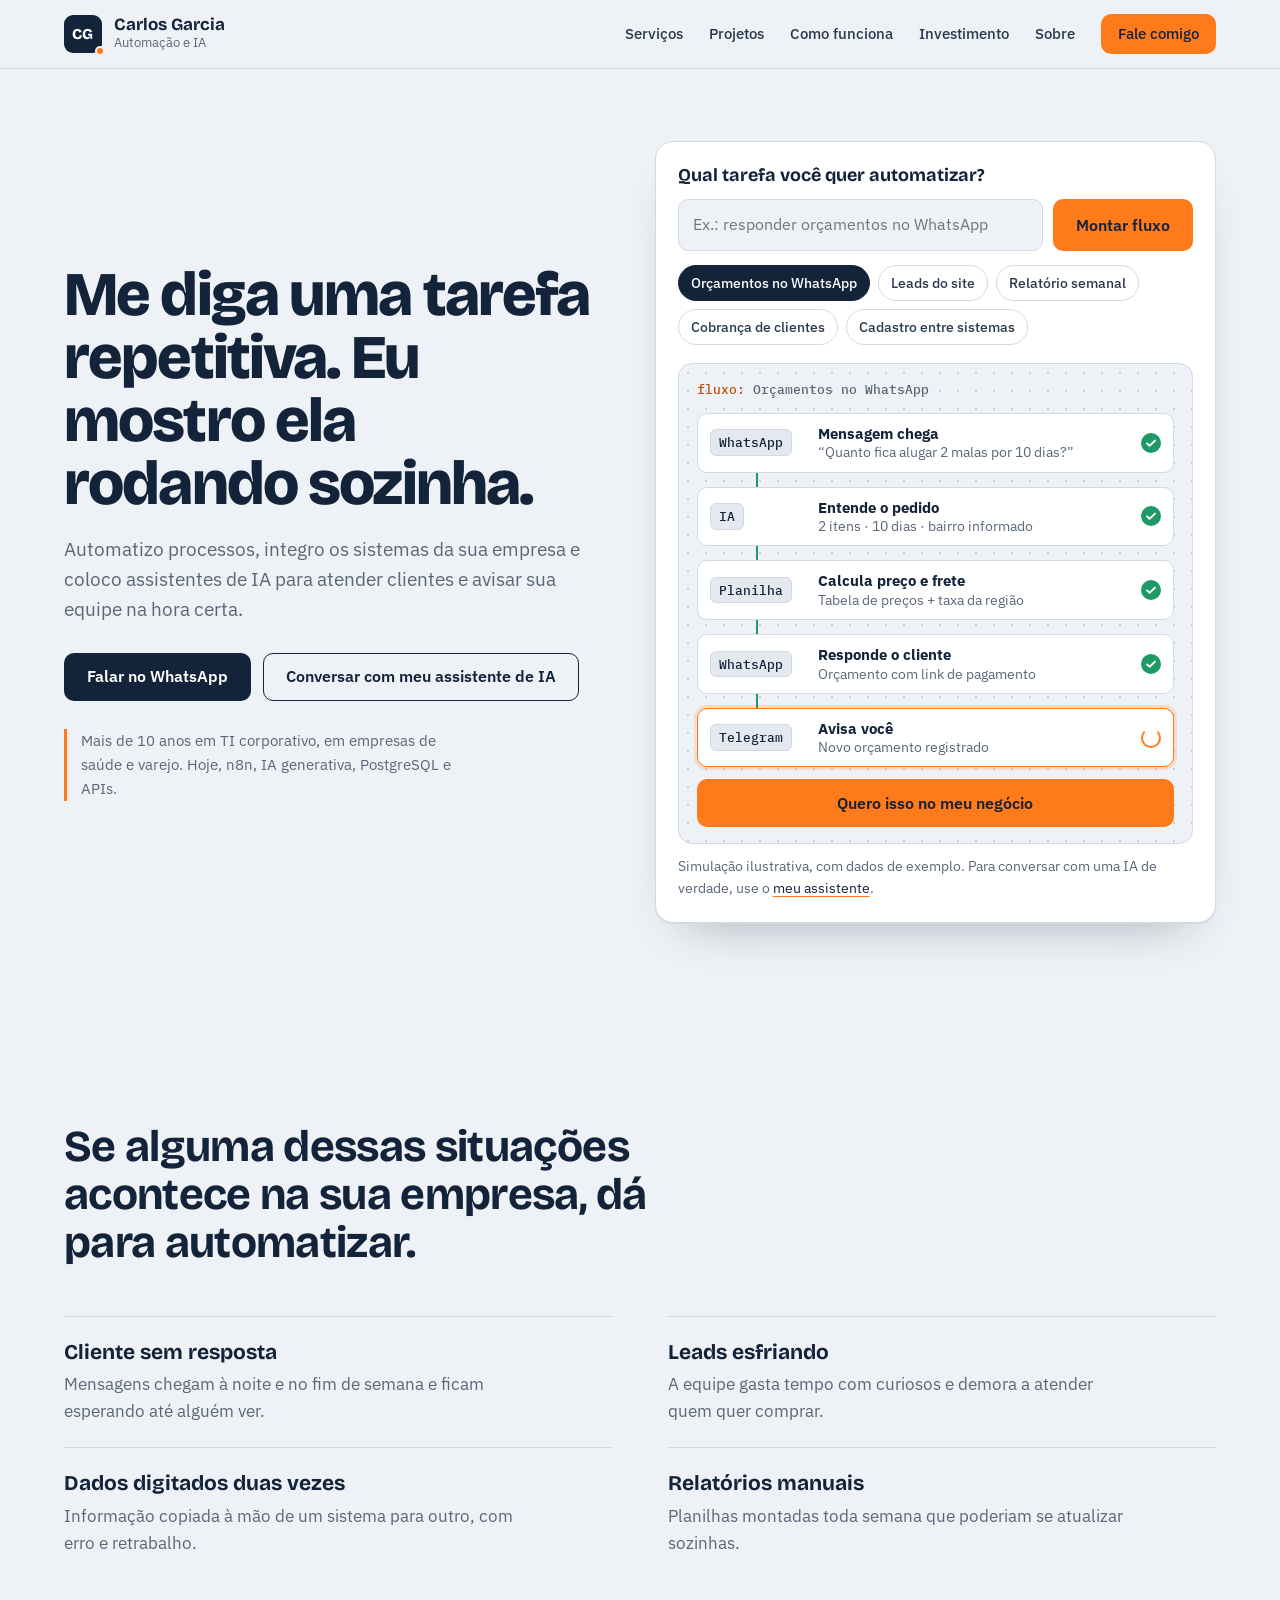
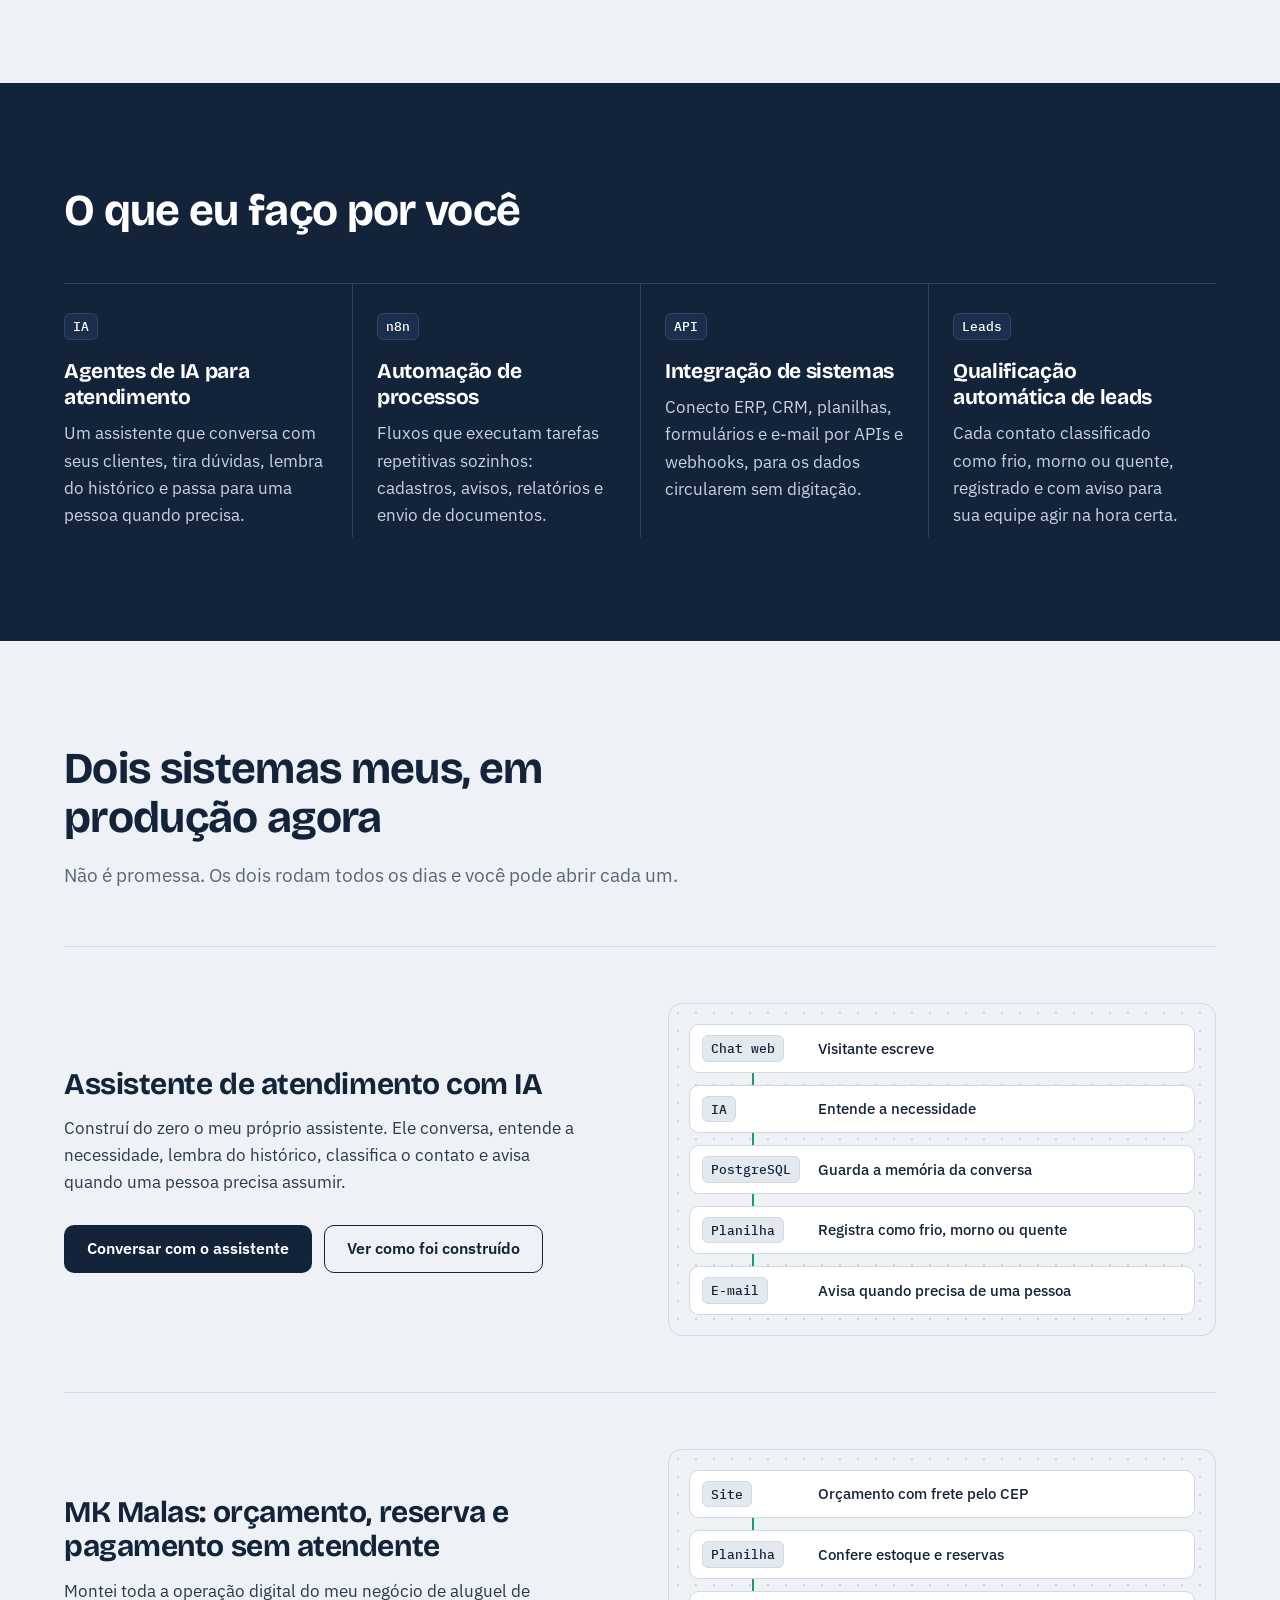
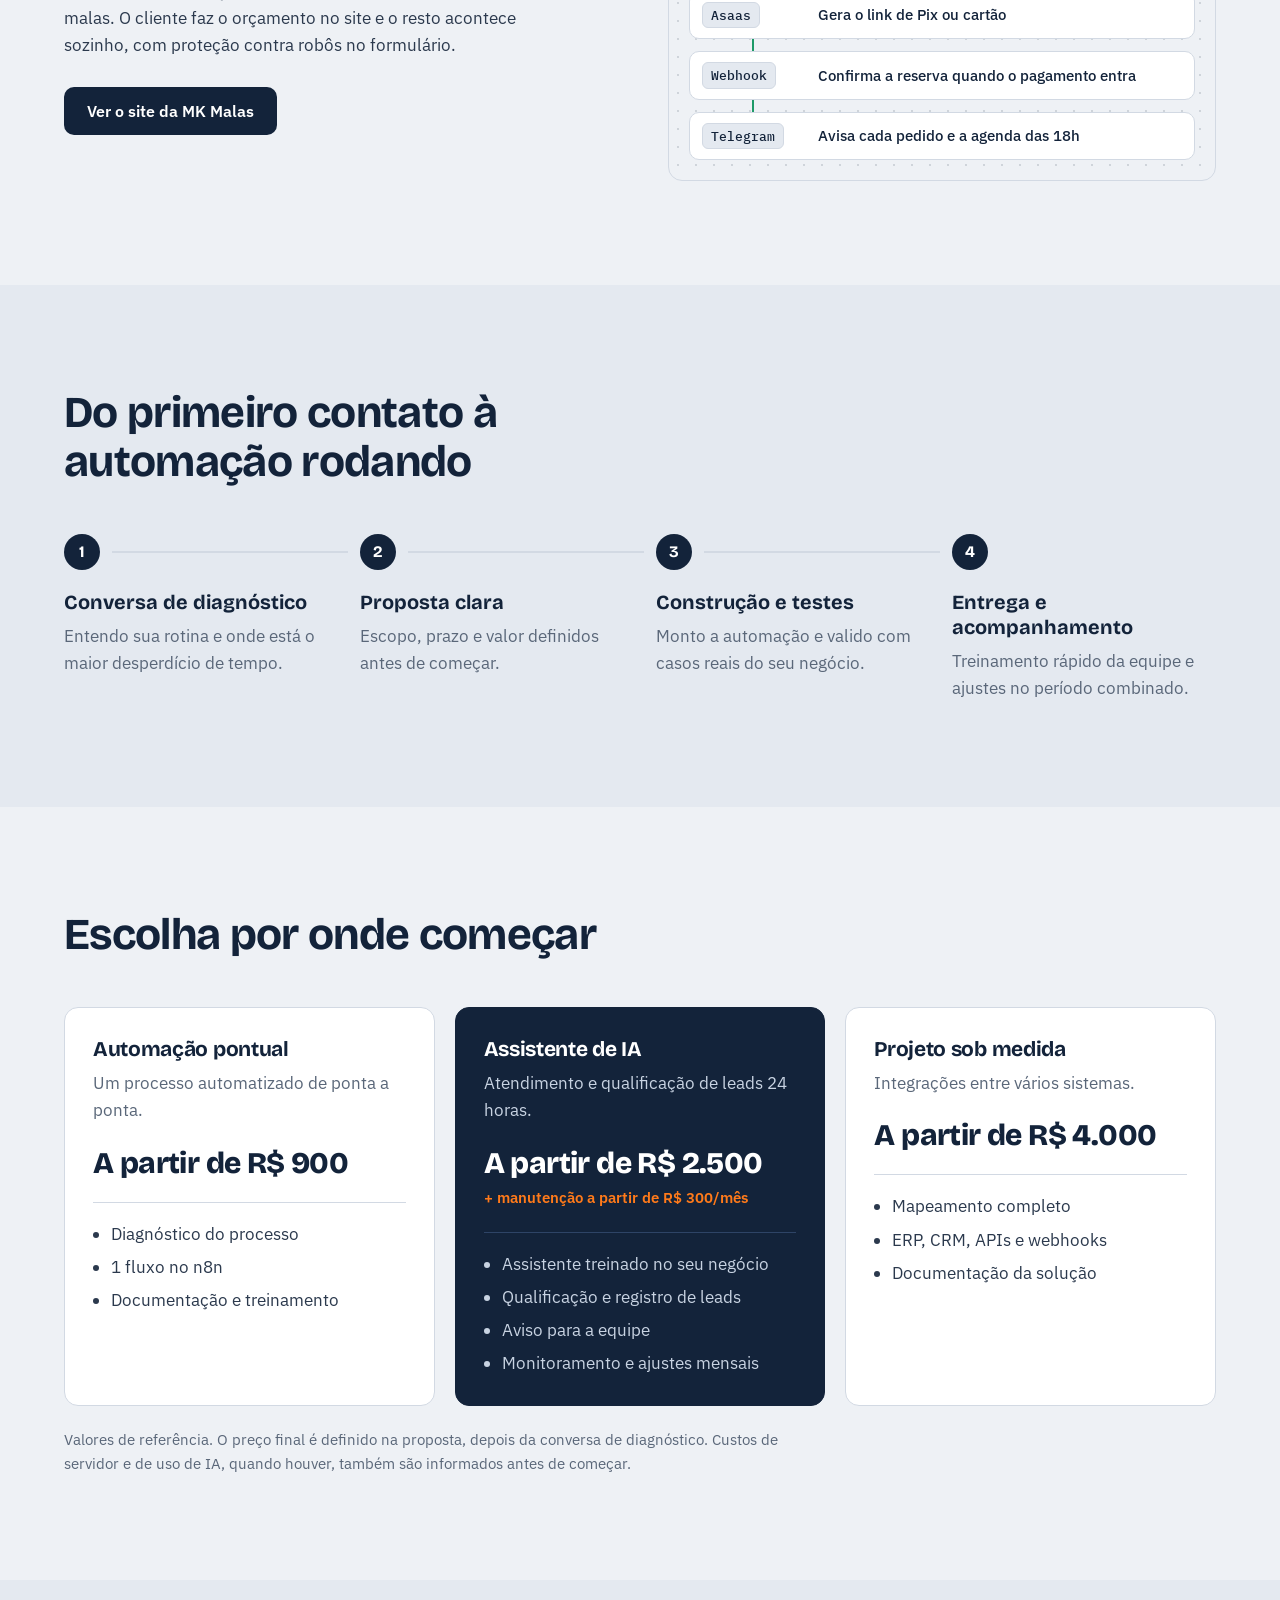
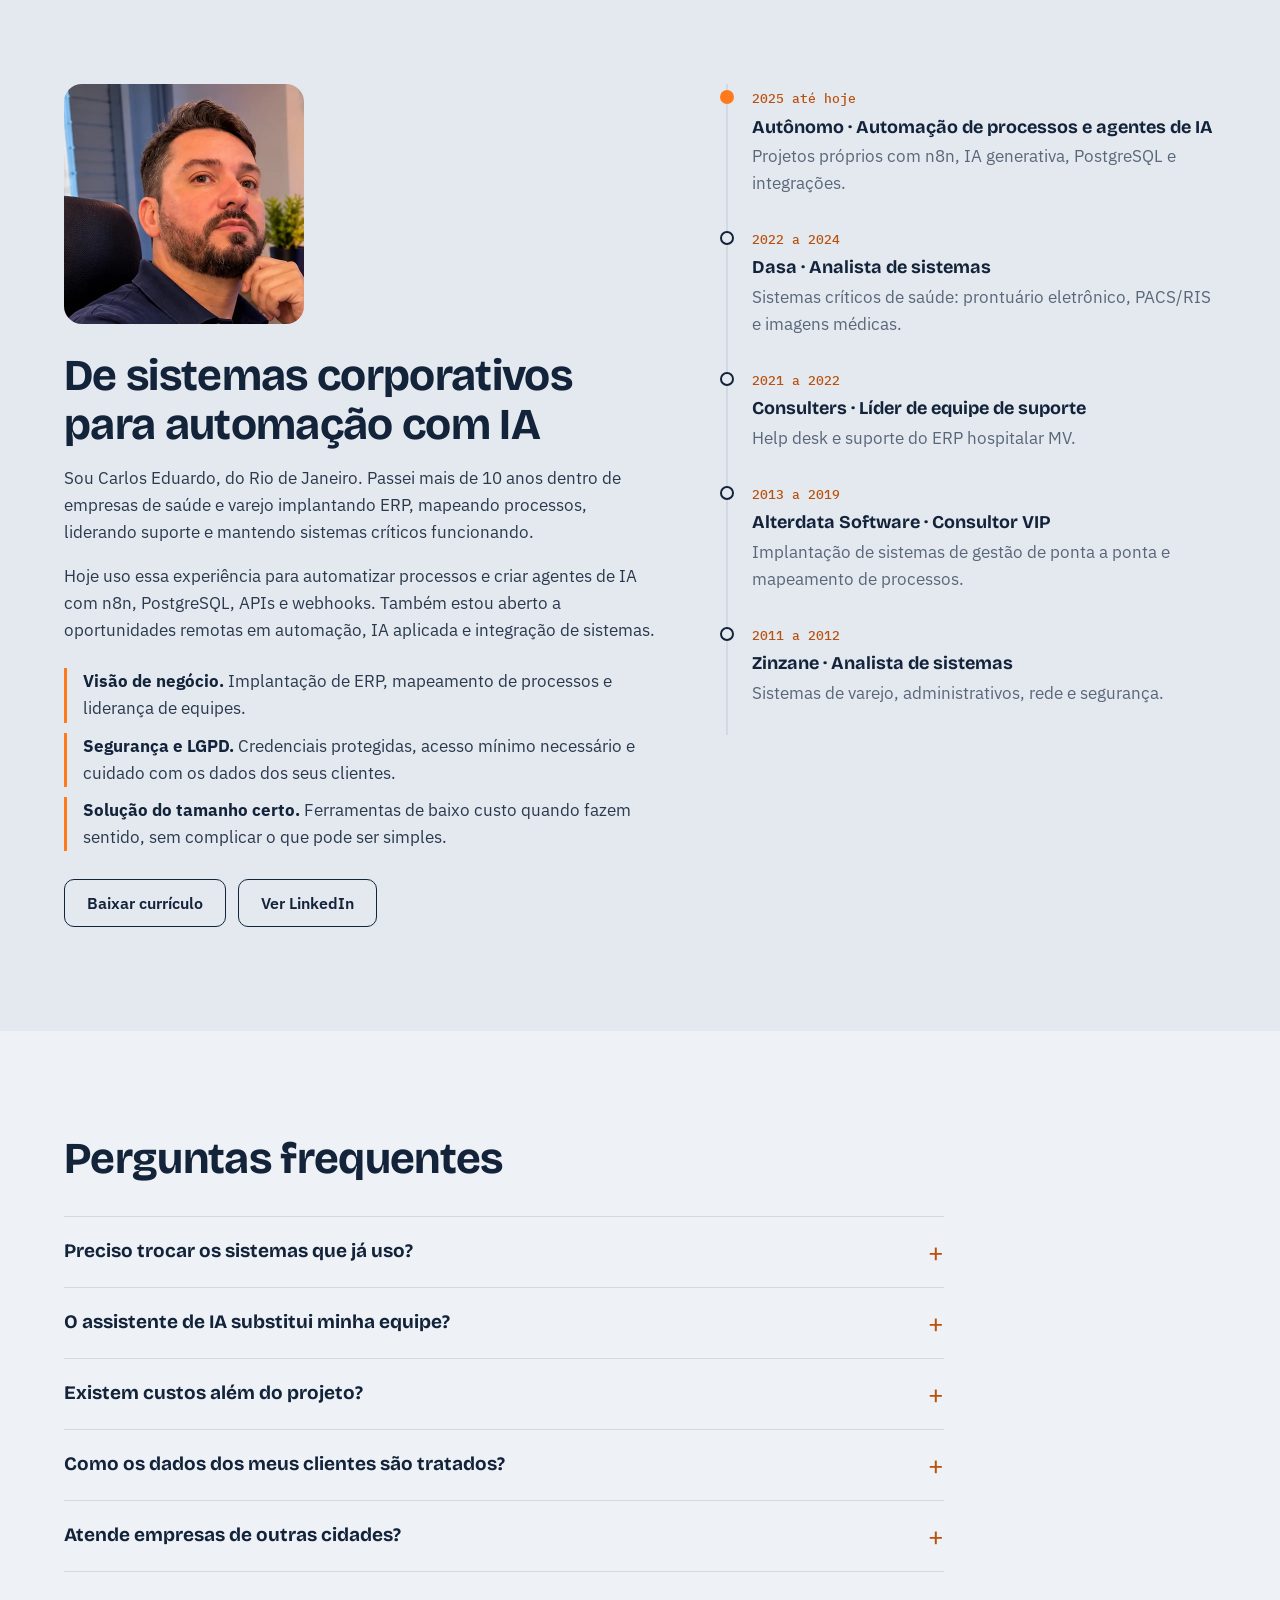
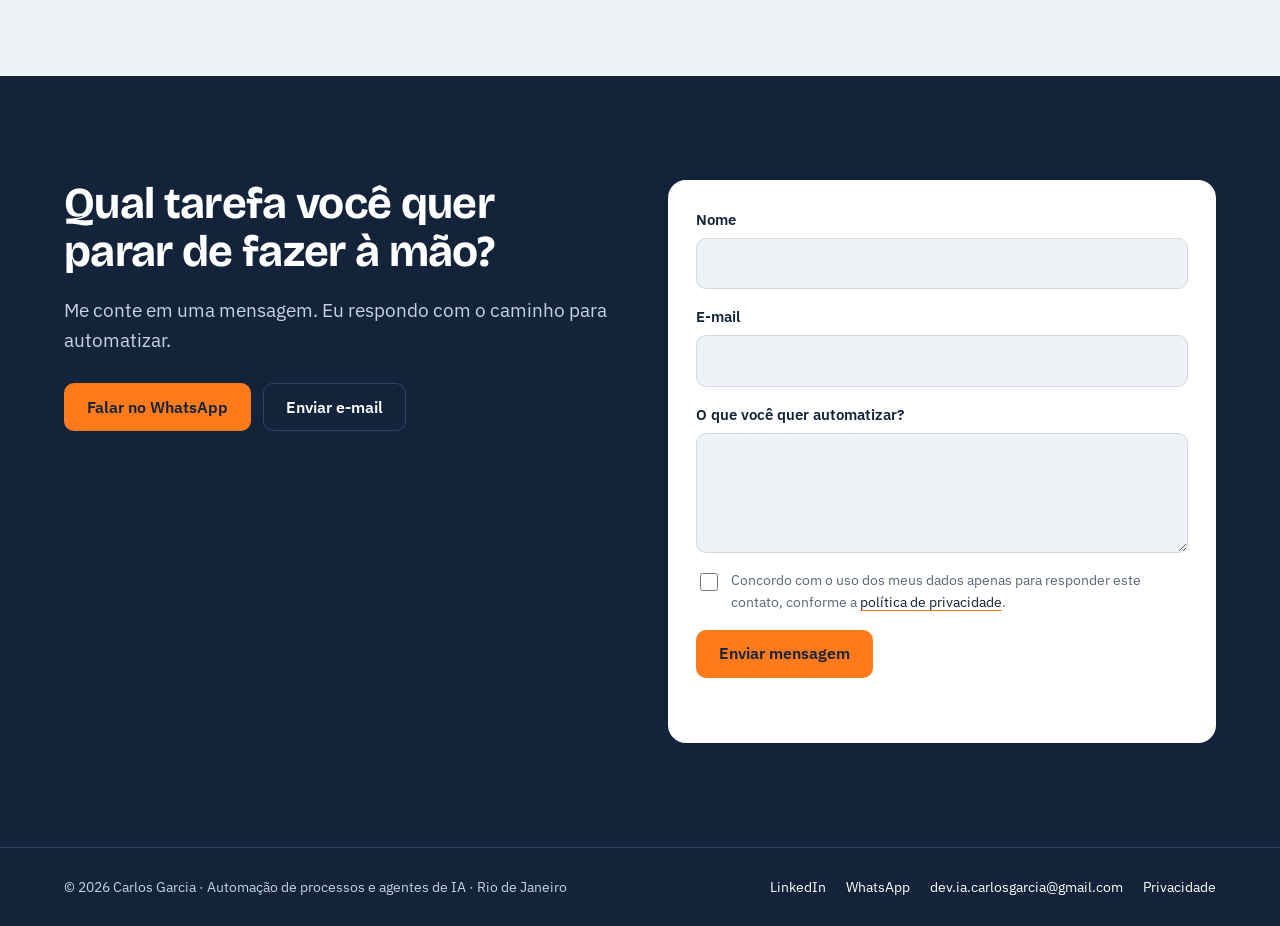
==== commit 43785c2e: "Metricas sem cookies, botao do simulador para o assistente e politica de privacidade Co-Authored-By:" ====
--- a/index.html
+++ b/index.html
@@ -20,7 +20,7 @@
 <link rel="preconnect" href="https://fonts.googleapis.com">
 <link rel="preconnect" href="https://fonts.gstatic.com" crossorigin>
 <link href="https://fonts.googleapis.com/css2?family=Bricolage+Grotesque:opsz,wght@12..96,500;12..96,700;12..96,800&family=IBM+Plex+Mono:wght@500&family=IBM+Plex+Sans:wght@400;500;600&display=swap" rel="stylesheet">
-<link rel="stylesheet" href="/assets/v2.css">
+<link rel="stylesheet" href="/assets/v2.css?v=3">
 <script type="application/ld+json">
 {
   "@context": "https://schema.org",
@@ -69,7 +69,7 @@
       <p class="lead">Automatizo processos, integro os sistemas da sua empresa e coloco assistentes de IA para atender clientes e avisar sua equipe na hora certa.</p>
       <div class="btns">
         <a class="btn btn--ink" href="https://wa.me/5521987308053?text=Ol%C3%A1%2C%20Carlos!%20Vim%20pelo%20seu%20site." target="_blank" rel="noopener">Falar no WhatsApp</a>
-        <a class="btn btn--line" href="https://chat.carlosgarcia.tech" target="_blank" rel="noopener">Conversar com meu assistente de IA</a>
+        <a class="btn btn--line" data-onde="topo" href="https://chat.carlosgarcia.tech" target="_blank" rel="noopener">Conversar com meu assistente de IA</a>
       </div>
       <p class="hero__note">Mais de 10 anos em TI corporativo, em empresas de saúde e varejo. Hoje, n8n, IA generativa, PostgreSQL e APIs.</p>
     </div>
@@ -94,6 +94,7 @@
         <p class="sim__title" id="sim-title">Orçamentos no WhatsApp</p>
         <ol class="sim__flow" id="sim-flow" aria-live="polite"></ol>
         <p class="sim__result" id="sim-result" hidden></p>
+        <a class="btn btn--signal sim__cta" id="sim-cta" data-onde="simulador" href="https://chat.carlosgarcia.tech" target="_blank" rel="noopener" hidden>Quero isso no meu negócio</a>
       </div>
       <p class="sim__foot">Simulação ilustrativa, com dados de exemplo. Para conversar com uma IA de verdade, use o <a href="https://chat.carlosgarcia.tech" target="_blank" rel="noopener">meu assistente</a>.</p>
     </div>
@@ -150,7 +151,7 @@
         <h3>Assistente de atendimento com IA</h3>
         <p>Construí do zero o meu próprio assistente. Ele conversa, entende a necessidade, lembra do histórico, classifica o contato e avisa quando uma pessoa precisa assumir.</p>
         <div class="btns">
-          <a class="btn btn--ink" href="https://chat.carlosgarcia.tech" target="_blank" rel="noopener">Conversar com o assistente</a>
+          <a class="btn btn--ink" data-onde="case" href="https://chat.carlosgarcia.tech" target="_blank" rel="noopener">Conversar com o assistente</a>
           <a class="btn btn--line" href="/caso-assistente-ia.html">Ver como foi construído</a>
         </div>
       </div>
@@ -301,6 +302,7 @@
 </footer>
 
 <script src="/assets/site.js?v=2" defer></script>
-<script src="/assets/simulador.js" defer></script>
+<script src="/assets/metricas.js" defer></script>
+<script src="/assets/simulador.js?v=2" defer></script>
 </body>
 </html>
--- a/assets/v2.css
+++ b/assets/v2.css
@@ -124,6 +124,7 @@
 .sim__node.is-done .sim__status { border-color: var(--ok); background: var(--ok) url("data:image/svg+xml,%3Csvg xmlns='http://www.w3.org/2000/svg' viewBox='0 0 20 20'%3E%3Cpath d='M5 10.5l3.2 3L15 7' fill='none' stroke='white' stroke-width='2.4' stroke-linecap='round' stroke-linejoin='round'/%3E%3C/svg%3E") center/16px no-repeat; }
 @keyframes girar { to { transform: rotate(360deg); } }
 .sim__result { margin-top: 14px; font-size: 15px; font-weight: 600; color: var(--ink); padding: 10px 12px; border-radius: 10px; background: #DDF1E8; border: 1px solid #A9DCC5; }
+.sim__cta { margin-top: 12px; width: 100%; }
 .sim__foot { margin-top: 12px; font-size: 13.5px; color: var(--muted); }
 @media (max-width: 480px) {
   .sim { padding: 16px; }
